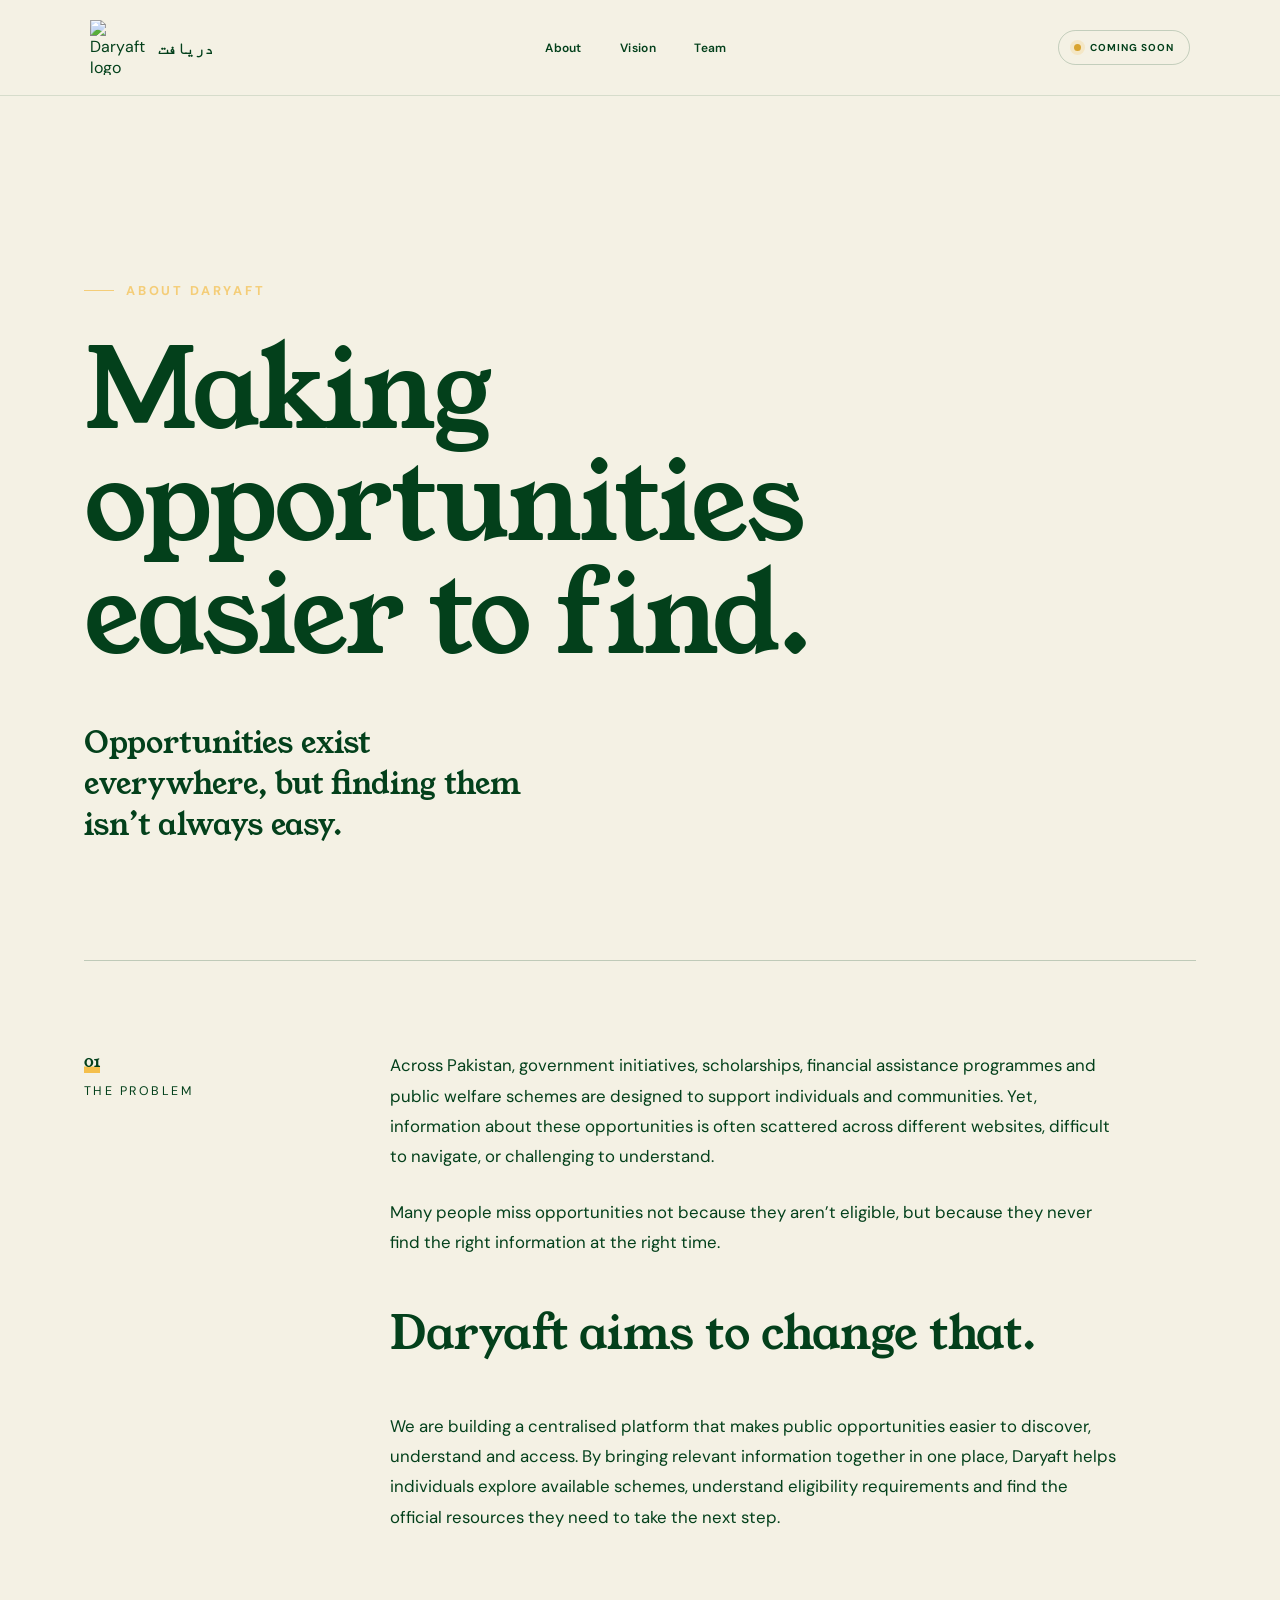
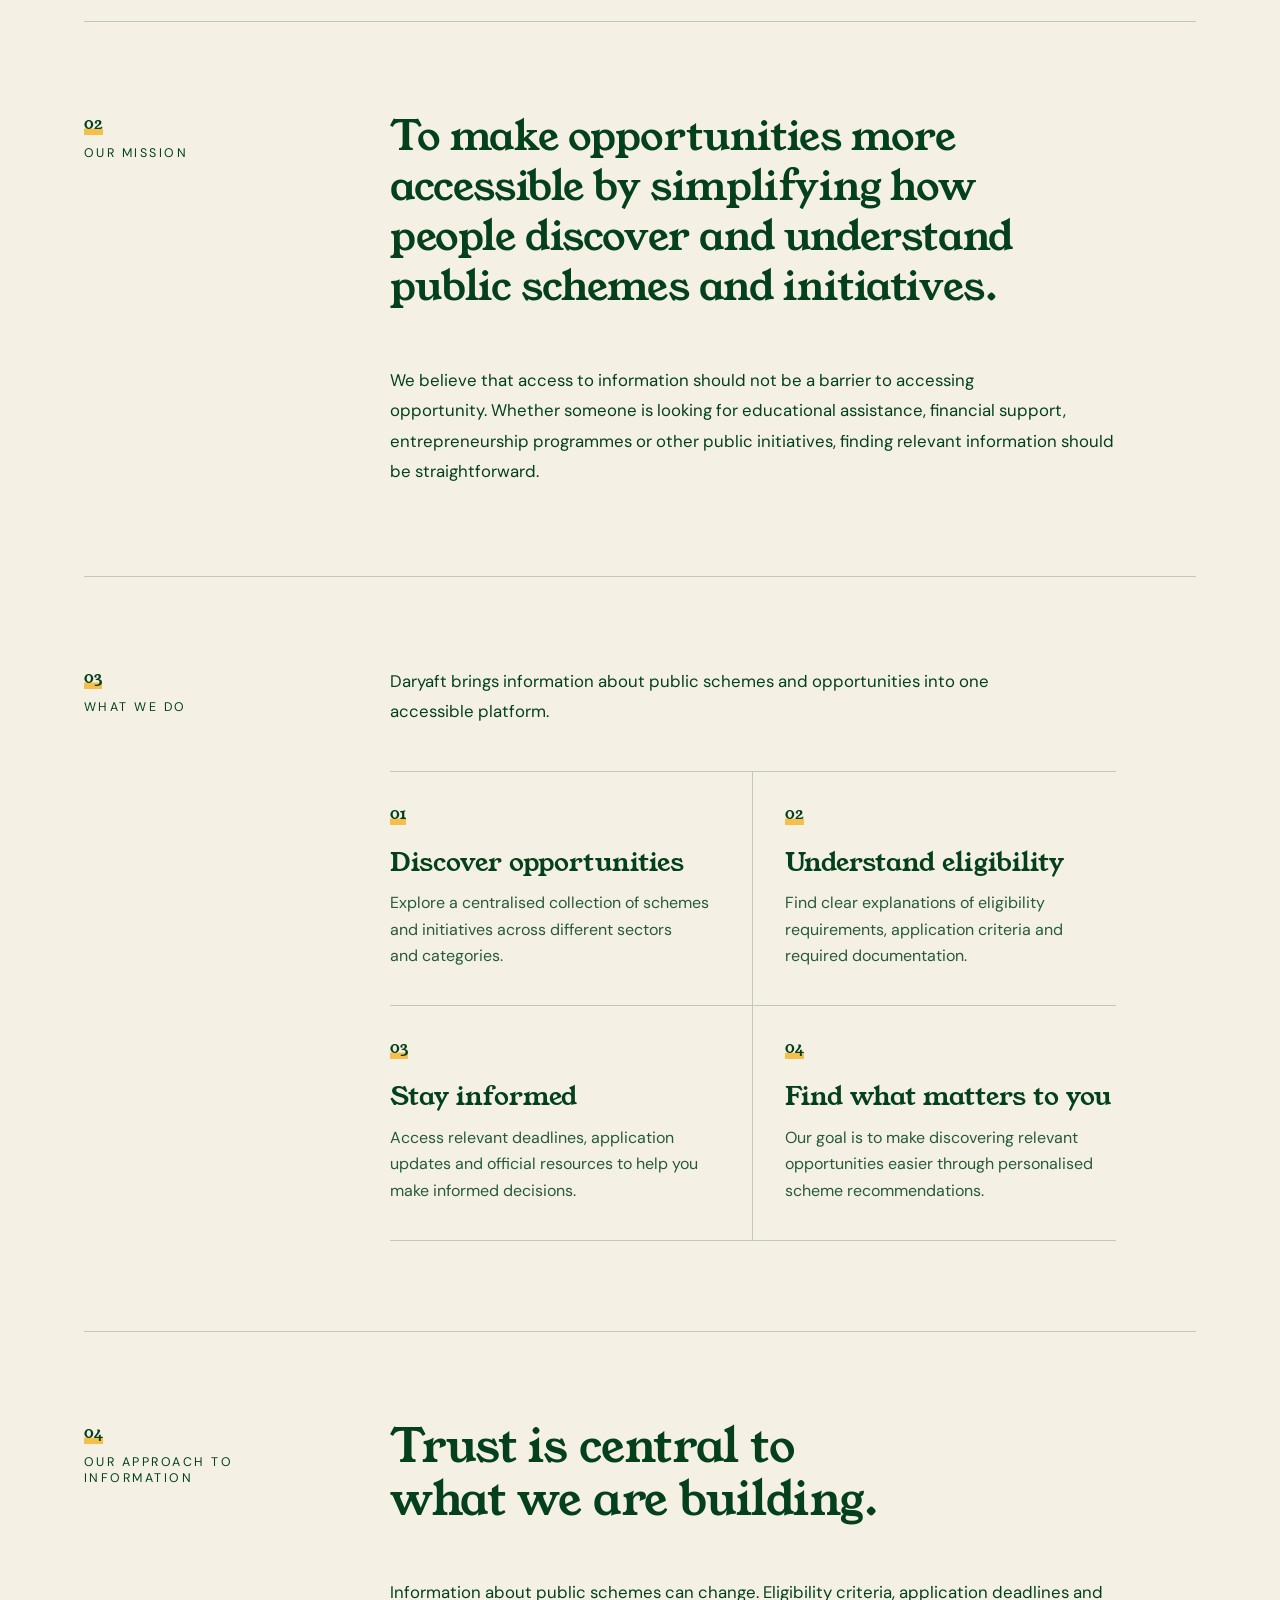
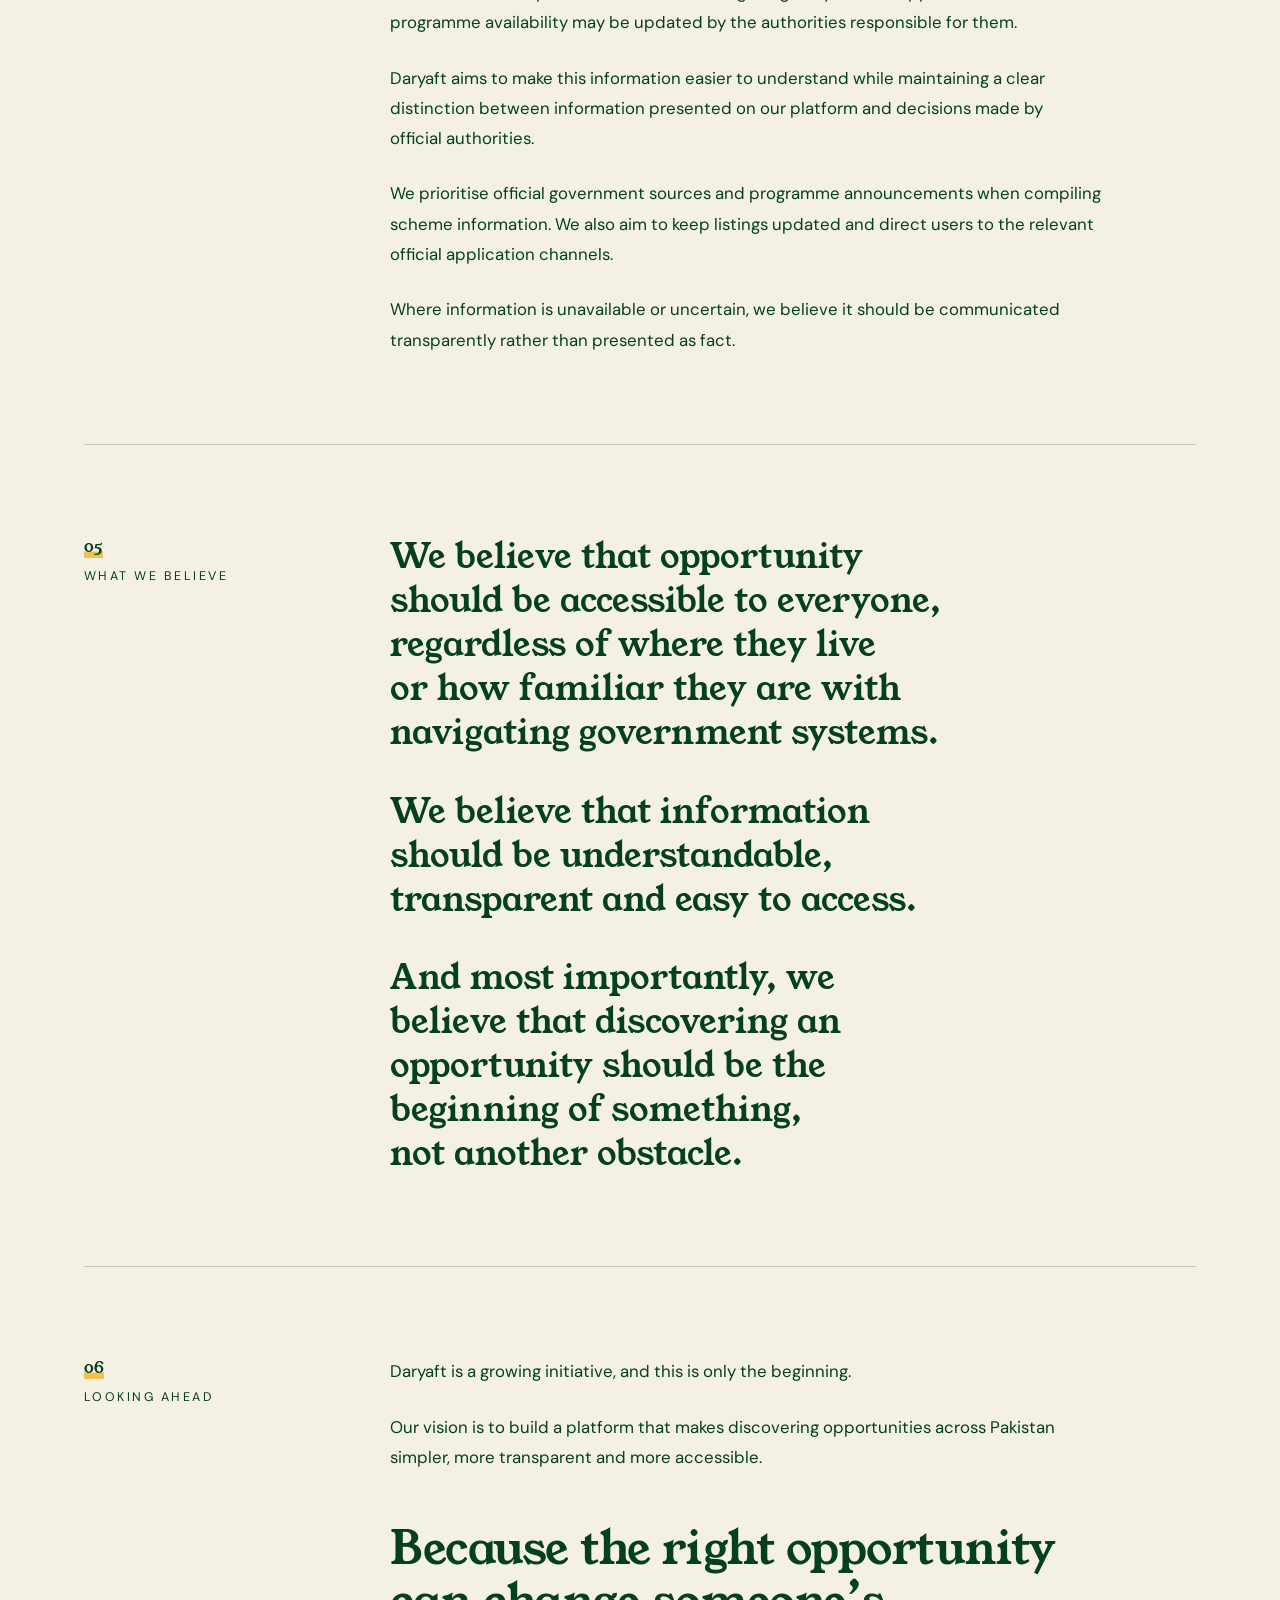
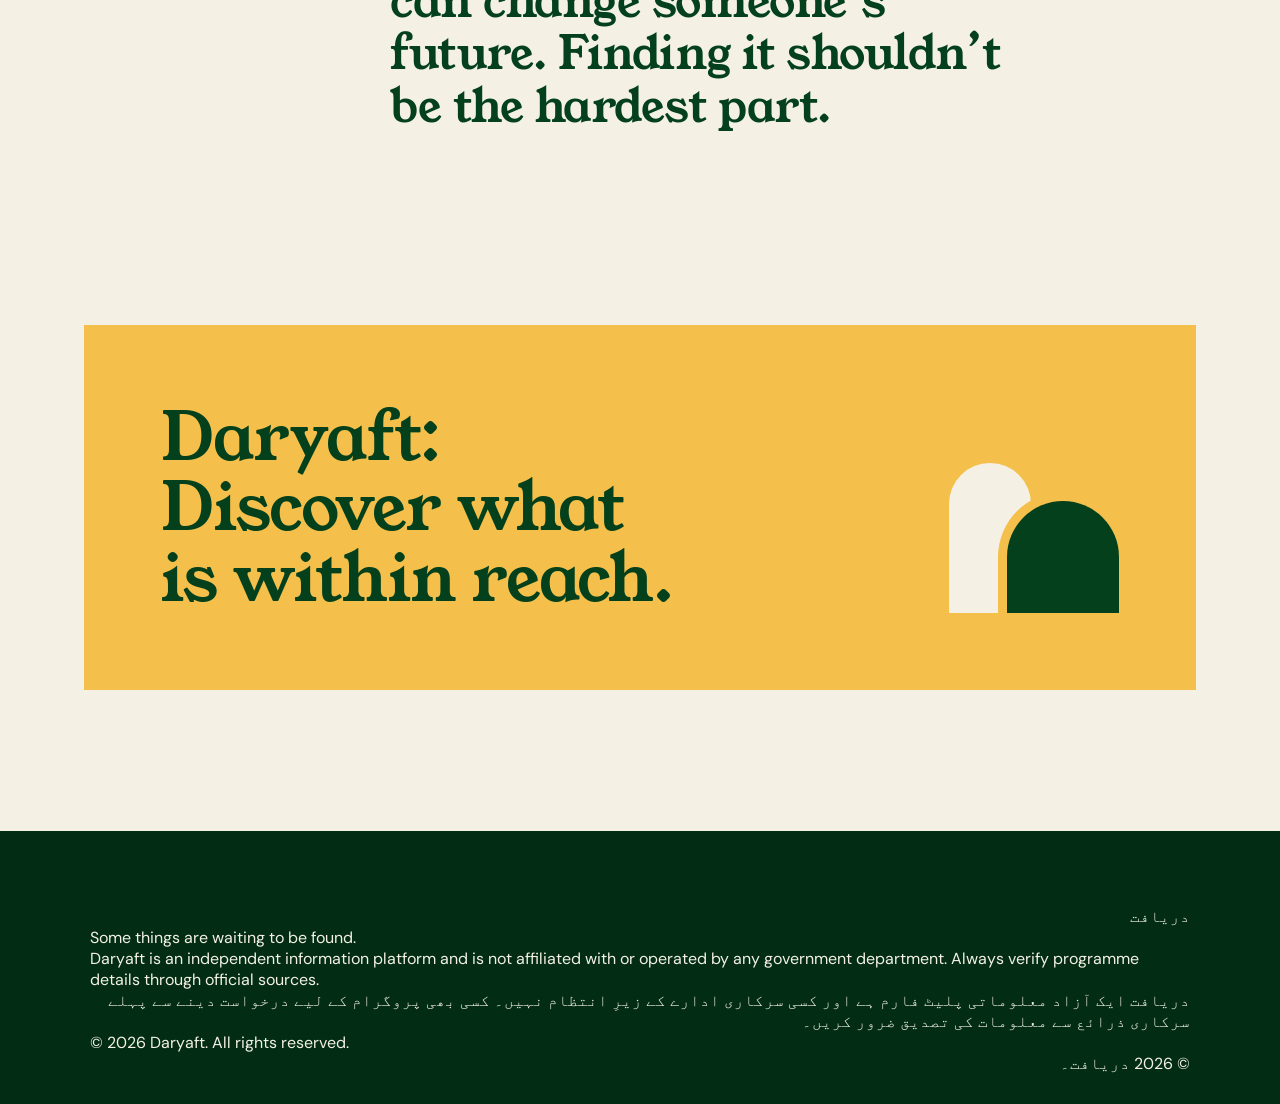
==== homepage/about.html @ 419ebbd9 "Fix HTML structure and update logo source" ====
<!DOCTYPE html>
<html lang="en">
<head>
    <meta charset="utf-8">
    <meta name="viewport" content="width=device-width, initial-scale=1">
    <title>About Daryaft | دریافت</title>
    <meta name="description" content="Daryaft is building a platform that makes public opportunities across Pakistan easier to discover, understand and access.">

    <link rel="preconnect" href="https://fonts.googleapis.com">
    <link rel="preconnect" href="https://fonts.gstatic.com" crossorigin>
    <link href="https://fonts.googleapis.com/css2?family=Figtree:wght@400;500;600&family=Noto+Nastaliq+Urdu&family=Young+Serif&display=swap" rel="stylesheet">

    <link rel="stylesheet" href="style.css">
    <link rel="stylesheet" href="about.css">
</head>

<body>

    <!-- HEADER: same structure and class names as index.html -->
   <header class="site-header">
    <a href="index.html" class="brand" aria-label="Daryaft home">
        <img src="images/DARYAFT Logo (MAIN).png" alt="Daryaft logo">
        <span class="brand-name" lang="ur" dir="rtl">دریافت</span>
    </a>

    <nav class="navigation" aria-label="Main navigation">
        <a href="about.html">About</a>
        <a href="vision.html">Vision</a>
        <a href="team.html">Team</a>
    </nav>

    <div class="header-status">
        <span class="status-dot"></span>
        <span>Coming soon</span>
    </div>
</header>

    <main class="about">

        <!-- INTRO -->
        <section class="about-hero">
            <p class="eyebrow">About Daryaft</p>
            <h1>Making opportunities easier to find.</h1>
            <p class="lead">Opportunities exist everywhere, but finding them isn’t always easy.</p>
        </section>

        <!-- 01 THE PROBLEM -->
        <section class="about-section" id="problem">
            <div class="about-label"><span class="num">01</span><span>The problem</span></div>
            <div class="about-body">
                <p>Across Pakistan, government initiatives, scholarships, financial assistance programmes and public welfare schemes are designed to support individuals and communities. Yet, information about these opportunities is often scattered across different websites, difficult to navigate, or challenging to understand.</p>
                <p>Many people miss opportunities not because they aren’t eligible, but because they never find the right information at the right time.</p>
                <p class="statement">Daryaft aims to change that.</p>
                <p>We are building a centralised platform that makes public opportunities easier to discover, understand and access. By bringing relevant information together in one place, Daryaft helps individuals explore available schemes, understand eligibility requirements and find the official resources they need to take the next step.</p>
            </div>
        </section>

        <!-- 02 OUR MISSION -->
        <section class="about-section" id="mission">
            <div class="about-label"><span class="num">02</span><span>Our mission</span></div>
            <div class="about-body">
                <p class="mission">To make opportunities more accessible by simplifying how people discover and understand public schemes and initiatives.</p>
                <p>We believe that access to information should not be a barrier to accessing opportunity. Whether someone is looking for educational assistance, financial support, entrepreneurship programmes or other public initiatives, finding relevant information should be straightforward.</p>
            </div>
        </section>

        <!-- 03 WHAT WE DO -->
        <section class="about-section" id="what-we-do">
            <div class="about-label"><span class="num">03</span><span>What we do</span></div>
            <div class="about-body">
                <p>Daryaft brings information about public schemes and opportunities into one accessible platform.</p>

                <div class="do-grid">
                    <article class="do-item">
                        <span class="n">01</span>
                        <h3>Discover opportunities</h3>
                        <p>Explore a centralised collection of schemes and initiatives across different sectors and categories.</p>
                    </article>
                    <article class="do-item">
                        <span class="n">02</span>
                        <h3>Understand eligibility</h3>
                        <p>Find clear explanations of eligibility requirements, application criteria and required documentation.</p>
                    </article>
                    <article class="do-item">
                        <span class="n">03</span>
                        <h3>Stay informed</h3>
                        <p>Access relevant deadlines, application updates and official resources to help you make informed decisions.</p>
                    </article>
                    <article class="do-item">
                        <span class="n">04</span>
                        <h3>Find what matters to you</h3>
                        <p>Our goal is to make discovering relevant opportunities easier through personalised scheme recommendations.</p>
                    </article>
                </div>
            </div>
        </section>

        <!-- 04 OUR APPROACH TO INFORMATION -->
        <section class="about-section" id="approach">
            <div class="about-label"><span class="num">04</span><span>Our approach to information</span></div>
            <div class="about-body">
                <p class="statement">Trust is central to what we are building.</p>
                <p>Information about public schemes can change. Eligibility criteria, application deadlines and programme availability may be updated by the authorities responsible for them.</p>
                <p>Daryaft aims to make this information easier to understand while maintaining a clear distinction between information presented on our platform and decisions made by official authorities.</p>
                <p>We prioritise official government sources and programme announcements when compiling scheme information. We also aim to keep listings updated and direct users to the relevant official application channels.</p>
                <p>Where information is unavailable or uncertain, we believe it should be communicated transparently rather than presented as fact.</p>
            </div>
        </section>

        <!-- 05 WHAT WE BELIEVE -->
        <section class="about-section" id="beliefs">
            <div class="about-label"><span class="num">05</span><span>What we believe</span></div>
            <div class="about-body">
                <p class="belief">We believe that opportunity should be accessible to everyone, regardless of where they live or how familiar they are with navigating government systems.</p>
                <p class="belief">We believe that information should be understandable, transparent and easy to access.</p>
                <p class="belief">And most importantly, we believe that discovering an opportunity should be the beginning of something, not another obstacle.</p>
            </div>
        </section>

        <!-- 06 LOOKING AHEAD -->
        <section class="about-section" id="ahead">
            <div class="about-label"><span class="num">06</span><span>Looking ahead</span></div>
            <div class="about-body">
                <p>Daryaft is a growing initiative, and this is only the beginning.</p>
                <p>Our vision is to build a platform that makes discovering opportunities across Pakistan simpler, more transparent and more accessible.</p>
                <p class="statement">Because the right opportunity can change someone’s future. Finding it shouldn’t be the hardest part.</p>
            </div>
        </section>

        <!-- CLOSING BLOCK -->
        <section class="about-close">
            <p>Daryaft: Discover what is within reach.</p>
            <div class="arches" aria-hidden="true"><i></i><i></i></div>
        </section>

    </main>

    <!-- FOOTER: replace this with the footer from your index.html so both pages match exactly -->
    <footer class="site-footer" id="footer">
        <p lang="ur" dir="rtl">دریافت</p>
        <p>Some things are waiting to be found.</p>
        <p>Daryaft is an independent information platform and is not affiliated with or operated by any government department. Always verify programme details through official sources.</p>
        <p lang="ur" dir="rtl">دریافت ایک آزاد معلوماتی پلیٹ فارم ہے اور کسی سرکاری ادارے کے زیرِ انتظام نہیں۔ کسی بھی پروگرام کے لیے درخواست دینے سے پہلے سرکاری ذرائع سے معلومات کی تصدیق ضرور کریں۔</p>
        <p>© 2026 Daryaft. All rights reserved.</p>
        <p lang="ur" dir="rtl">© 2026 دریافت۔</p>
    </footer>

</body>
</html>
---- homepage/style.css ----
/* =========================================
   DARYAFT — VISUAL IDENTITY
   Forest Green / Cream / Gold
========================================= */

/* Google Fonts */
@import url('https://fonts.googleapis.com/css2?family=DM+Sans:wght@400;500;600;700;800&family=Instrument+Serif:ital@0;1&family=Noto+Nastaliq+Urdu&display=swap');


/* =========================================
   1. DESIGN VARIABLES
========================================= */

:root {
    --green: #03401B;
    --green-dark: #022D14;
    --green-light: #0A5428;

    --cream: #F4F1E4;
    --cream-dark: #E9E4D2;

    --gold: #F4BF4B;
    --gold-dark: #D9A42F;

    --text-dark: #102719;
    --text-muted: #6D756B;

    --font-main: 'DM Sans', sans-serif;
    --font-display: 'Instrument Serif', serif;
    --font-urdu: 'Noto Nastaliq Urdu', serif;

    --page-width: 1280px;
    --page-padding: clamp(24px, 7vw, 110px);
}


/* =========================================
   2. RESET & GLOBAL STYLES
========================================= */

* {
    margin: 0;
    padding: 0;
    box-sizing: border-box;
}

html {
    scroll-behavior: smooth;
    scroll-padding-top: 90px;
}

body {
    background: var(--cream);
    color: var(--text-dark);
    font-family: var(--font-main);
    -webkit-font-smoothing: antialiased;
    overflow-x: hidden;
}

a {
    color: inherit;
    text-decoration: none;
}

img {
    display: block;
    max-width: 100%;
}

::selection {
    background: var(--gold);
    color: var(--green-dark);
}


/* =========================================
   3. HEADER / NAVIGATION
========================================= */

.site-header {
    width: 100%;
    min-height: 92px;
    padding: 20px var(--page-padding);

    display: flex;
    align-items: center;
    justify-content: space-between;
    gap: 30px;

    background: var(--cream);
    border-bottom: 1px solid rgba(3, 64, 27, 0.12);

    position: relative;
    z-index: 10;
}

.brand {
    display: flex;
    align-items: center;
    gap: 13px;
}

.brand img {
    width: 55px;
    height: 55px;
    object-fit: contain;
}

.brand-name {
    color: var(--green);
    font-size: 17px;
    font-weight: 800;
    letter-spacing: -0.7px;
}

.navigation {
    display: flex;
    align-items: center;
    gap: clamp(20px, 3vw, 45px);
}

.navigation a {
    color: var(--green);
    font-size: 12px;
    font-weight: 600;
    letter-spacing: 0.3px;
    position: relative;
    transition: color 0.25s ease;
}

.navigation a::after {
    content: '';
    position: absolute;
    left: 0;
    bottom: -7px;
    width: 0;
    height: 2px;
    background: var(--gold-dark);
    transition: width 0.25s ease;
}

.navigation a:hover {
    color: var(--gold-dark);
}

.navigation a:hover::after {
    width: 100%;
}

.header-status {
    display: flex;
    align-items: center;
    gap: 9px;

    padding: 10px 15px;
    border: 1px solid rgba(3, 64, 27, 0.2);
    border-radius: 50px;

    color: var(--green);
    font-size: 10px;
    font-weight: 700;
    letter-spacing: 1px;
    text-transform: uppercase;
}

.status-dot {
    width: 7px;
    height: 7px;
    border-radius: 50%;
    background: var(--gold-dark);
    box-shadow: 0 0 0 4px rgba(244, 191, 75, 0.2);
}
.navigation a[aria-current="page"] {
    color: var(--gold-dark);
}
.navigation a[aria-current="page"]::after {
    width: 100%;
}


/* =========================================
   4. HERO SECTION
========================================= */

.hero {
    min-height: 690px;
    padding: 105px var(--page-padding) 65px;

    display: flex;
    align-items: center;
    justify-content: space-between;
    gap: 40px;

    position: relative;
    overflow: hidden;

    background-color: var(--green);
    color: var(--cream);
}

/* Subtle background grid */
.hero::before {
    content: '';
    position: absolute;
    inset: 0;

    background-image:
        linear-gradient(rgba(244, 241, 228, 0.035) 1px, transparent 1px),
        linear-gradient(90deg, rgba(244, 241, 228, 0.035) 1px, transparent 1px);

    background-size: 65px 65px;
    mask-image: linear-gradient(to right, black, transparent 85%);
    pointer-events: none;
}

/* Gold decorative circle */
.hero::after {
    content: '';
    position: absolute;
    width: 420px;
    height: 420px;
    right: -180px;
    top: 70px;

    border: 1px solid rgba(244, 191, 75, 0.22);
    border-radius: 50%;

    box-shadow:
        0 0 0 45px rgba(244, 191, 75, 0.025),
        0 0 0 90px rgba(244, 191, 75, 0.02);

    pointer-events: none;
}

.hero-content {
    max-width: 850px;
    position: relative;
    z-index: 2;
    animation: heroEnter 0.9s ease both;
}

.eyebrow {
    display: inline-flex;
    align-items: center;
    gap: 12px;

    margin-bottom: 32px;

    color: var(--gold);
    font-size: 10px;
    font-weight: 700;
    letter-spacing: 2.5px;
    text-transform: uppercase;
}

.eyebrow::before {
    content: '';
    width: 30px;
    height: 1px;
    background: var(--gold);
}

.hero h1 {
    max-width: 900px;

    color: var(--cream);
    font-size: clamp(55px, 8.5vw, 112px);
    font-weight: 500;
    line-height: 0.98;
    letter-spacing: -6px;
}

.hero-urdu {
    margin-top: 28px;

    color: var(--gold);
    font-family: var(--font-urdu);
    font-size: clamp(22px, 3vw, 35px);
    line-height: 2.1;
    direction: rtl;
}

.hero-bottom {
    margin-top: 65px;
    padding-top: 23px;

    display: flex;
    align-items: center;
    justify-content: space-between;
    gap: 30px;

    border-top: 1px solid rgba(244, 241, 228, 0.2);
}

.brand-line {
    color: var(--cream);
    font-family: var(--font-display);
    font-size: clamp(22px, 3vw, 33px);
    font-style: italic;
}

.launch-text {
    color: var(--gold);
    font-size: 10px;
    font-weight: 700;
    letter-spacing: 1.5px;
    text-transform: uppercase;
}

.hero-index {
    position: absolute;
    right: var(--page-padding);
    bottom: 60px;

    color: rgba(244, 241, 228, 0.35);
    font-family: var(--font-display);
    font-size: 18px;
}


/* =========================================
   5. INTRODUCTION
========================================= */

.introduction {
    padding: 125px var(--page-padding);

    display: grid;
    grid-template-columns: 0.65fr 1.7fr;
    gap: 80px;
}

.section-marker {
    color: var(--green);
    font-size: 11px;
    font-weight: 700;
    letter-spacing: 2px;
    text-transform: uppercase;
}

.section-marker::before {
    content: '01 / ';
    color: var(--gold-dark);
}

.introduction-content {
    max-width: 760px;
}

.intro-english {
    color: var(--green);
    font-size: clamp(24px, 3vw, 38px);
    font-weight: 500;
    line-height: 1.55;
    letter-spacing: -1.2px;
}

.language-divider {
    width: 55px;
    height: 3px;
    margin: 38px 0;
    background: var(--gold);
}

.intro-urdu {
    color: var(--text-muted);
    font-family: var(--font-urdu);
    font-size: 19px;
    line-height: 2.4;
    direction: rtl;
}


/* =========================================
   6. HOW IT WORKS
========================================= */

.how-it-works {
    padding: 110px var(--page-padding);
    background: var(--cream-dark);
}

.section-heading {
    display: grid;
    grid-template-columns: 0.65fr 1.7fr;
    gap: 80px;
    margin-bottom: 70px;
}

.heading-content h2 {
    color: var(--green);
    font-size: clamp(38px, 5vw, 62px);
    font-weight: 500;
    line-height: 1.1;
    letter-spacing: -2.5px;
}

.heading-urdu {
    margin-top: 15px;
    color: var(--green);
    font-family: var(--font-urdu);
    font-size: 21px;
    line-height: 2.2;
    direction: rtl;
}


/* =========================================
   7. FEATURE CARDS
========================================= */

.feature-list {
    border-top: 1px solid rgba(3, 64, 27, 0.25);
}

.feature-card {
    min-height: 205px;
    padding: 42px 15px;

    display: grid;
    grid-template-columns: 0.3fr 1.5fr 0.3fr;
    align-items: center;
    gap: 30px;

    border-bottom: 1px solid rgba(3, 64, 27, 0.25);

    transition:
        background 0.35s ease,
        padding 0.35s ease;
}

.feature-card:hover {
    padding-left: 30px;
    padding-right: 30px;
    background: rgba(244, 191, 75, 0.12);
}

.feature-number {
    color: var(--gold-dark);
    font-family: var(--font-display);
    font-size: 27px;
}

.feature-content h3 {
    margin-bottom: 12px;
    color: var(--green);
    font-family: var(--font-display);
    font-size: clamp(30px, 4vw, 43px);
    font-weight: 400;
}

.feature-english {
    max-width: 580px;
    color: var(--text-muted);
    font-size: 14px;
    line-height: 1.9;
}

.feature-urdu {
    max-width: 580px;
    margin-top: 13px;

    color: var(--green);
    font-family: var(--font-urdu);
    font-size: 16px;
    line-height: 2.3;
    direction: rtl;
}

.feature-symbol {
    width: 48px;
    height: 48px;

    display: grid;
    place-items: center;

    border: 1px solid rgba(3, 64, 27, 0.25);
    border-radius: 50%;

    color: var(--green);
    font-size: 20px;

    transition:
        background 0.3s ease,
        color 0.3s ease,
        transform 0.3s ease;
}

.feature-card:hover .feature-symbol {
    background: var(--green);
    color: var(--gold);
    transform: rotate(45deg);
}


/* =========================================
   8. FOOTER
========================================= */

.site-footer {
    padding: 75px var(--page-padding) 30px;

    background: var(--green-dark);
    color: var(--cream);
}

.footer-top {
    display: grid;
    grid-template-columns: 0.8fr 1.2fr;
    gap: 80px;

    padding-bottom: 65px;
}

.footer-brand {
    color: var(--gold);
    font-family: var(--font-display);
    font-size: 42px;
}

.footer-description {
    max-width: 540px;
    color: rgba(244, 241, 228, 0.75);
    font-size: 13px;
    line-height: 2;
}

.footer-urdu {
    max-width: 540px;
    margin-top: 22px;

    color: rgba(244, 241, 228, 0.75);
    font-family: var(--font-urdu);
    font-size: 15px;
    line-height: 2.5;
    direction: rtl;
}

.footer-bottom {
    padding-top: 25px;
    border-top: 1px solid rgba(244, 241, 228, 0.2);

    color: rgba(244, 241, 228, 0.5);
    font-size: 10px;
    letter-spacing: 0.5px;
}


/* =========================================
   9. ANIMATIONS
========================================= */

@keyframes heroEnter {
    from {
        opacity: 0;
        transform: translateY(25px);
    }

    to {
        opacity: 1;
        transform: translateY(0);
    }
}


/* =========================================
   10. RESPONSIVE DESIGN
========================================= */

@media (max-width: 900px) {

    .site-header {
        flex-wrap: wrap;
    }

    .navigation {
        order: 3;
        width: 100%;
        justify-content: center;
        padding-top: 15px;
        border-top: 1px solid rgba(3, 64, 27, 0.12);
    }

    .hero {
        min-height: 620px;
    }

    .introduction,
    .section-heading {
        grid-template-columns: 1fr;
        gap: 35px;
    }

    .footer-top {
        grid-template-columns: 1fr;
        gap: 30px;
    }
}


@media (max-width: 600px) {

    :root {
        --page-padding: 23px;
    }

    .site-header {
        min-height: 75px;
        padding-top: 15px;
        padding-bottom: 15px;
    }

    .brand img {
        width: 43px;
        height: 43px;
    }

    .brand-name {
        font-size: 15px;
    }

    .header-status {
        padding: 8px 11px;
        font-size: 8px;
    }

    .navigation {
        gap: 20px;
        justify-content: flex-start;
        overflow-x: auto;
    }

    .navigation a {
        white-space: nowrap;
        font-size: 11px;
    }

    .hero {
        min-height: 600px;
        padding-top: 90px;
        padding-bottom: 45px;
    }

    .hero h1 {
        font-size: clamp(53px, 13vw, 75px);
        letter-spacing: -3.5px;
    }

    .hero-urdu {
        font-size: 23px;
    }

    .hero-bottom {
        align-items: flex-start;
        flex-direction: column;
        gap: 20px;
        margin-top: 55px;
    }

    .hero-index {
        display: none;
    }

    .introduction {
        padding-top: 85px;
        padding-bottom: 85px;
    }

    .intro-english {
        font-size: 25px;
    }

    .intro-urdu {
        font-size: 16px;
    }

    .how-it-works {
        padding-top: 85px;
        padding-bottom: 85px;
    }

    .section-heading {
        margin-bottom: 45px;
    }

    .heading-content h2 {
        font-size: 43px;
    }

    .feature-card {
        grid-template-columns: 35px 1fr;
        gap: 15px;
        padding: 32px 0;
    }

    .feature-card:hover {
        padding-left: 8px;
        padding-right: 8px;
    }

    .feature-number {
        font-size: 22px;
    }

    .feature-content h3 {
        font-size: 33px;
    }

    .feature-english {
        font-size: 13px;
    }

    .feature-urdu {
        font-size: 14px;
    }

    .feature-symbol {
        display: none;
    }

    .site-footer {
        padding-top: 60px;
    }
}


/* Respect users who prefer less animation */
@media (prefers-reduced-motion: reduce) {

    *,
    *::before,
    *::after {
        scroll-behavior: auto !important;
        animation-duration: 0.01ms !important;
        transition-duration: 0.01ms !important;
    }
}
---- homepage/about.css ----
/* About page. Loads after style.css, so the header, footer and page
   background come from your homepage styles. Everything here is scoped
   to .about so nothing on the homepage changes. */

:root {
    --green: #03401B;
    --cream: #F4F1E4;
    --gold:  #F4BF4B;
    --deep:  #03401B;
    --rule:  color-mix(in srgb, currentColor 22%, transparent);
}

.about {
    --gutter: clamp(20px, 5vw, 72px);
    max-width: 1240px;
    margin: 0 auto;
    padding: 0 var(--gutter);
}

.about h1,
.about h3,
.about .statement,
.about .mission,
.about .belief,
.about .lead,
.about .about-close p,
.about .num,
.about .n {
    font-family: "Young Serif", Georgia, serif;
    font-weight: 400;
}

/* INTRO */
.about-hero {
    padding: clamp(72px, 14vw, 190px) 0 clamp(56px, 9vw, 120px);
}

.eyebrow {
    margin: 0 0 clamp(24px, 3vw, 36px);
    font-size: 0.8rem;
    letter-spacing: 0.22em;
    text-transform: uppercase;
    opacity: 0.7;
}

.about-hero h1 {
    margin: 0 0 0.45em;
    max-width: 12ch;
    font-size: clamp(2.9rem, 8.6vw, 7.2rem);
    line-height: 1.02;
    letter-spacing: -0.02em;
    text-wrap: balance;
}

.lead {
    margin: 0;
    max-width: 26ch;
    font-size: clamp(1.3rem, 2.6vw, 1.9rem);
    line-height: 1.35;
    color: var(--gold);
}

/* SECTIONS: a narrow label column and a wide reading column */
.about-section {
    display: grid;
    grid-template-columns: minmax(0, 1fr);
    gap: 22px 56px;
    padding: clamp(44px, 7vw, 104px) 0;
    border-top: 1px solid var(--rule);
}

.about-label {
    display: flex;
    gap: 16px;
    align-items: baseline;
    font-size: 0.78rem;
    letter-spacing: 0.2em;
    text-transform: uppercase;
}

.about-label .num {
    font-size: 1rem;
    letter-spacing: 0;
    color: var(--gold);
}

@media (min-width: 900px) {
    .about-section {
        grid-template-columns: 250px minmax(0, 1fr);
    }
    .about-label {
        position: sticky;
        top: 32px;
        align-self: start;
        flex-direction: column;
        gap: 10px;
    }
}

.about-body {
    max-width: 66ch;
}

.about-body p {
    margin: 0 0 1.5em;
    font-size: clamp(1.05rem, 1.3vw, 1.2rem);
    line-height: 1.8;
    text-wrap: pretty;
}

.about-body p:last-child {
    margin-bottom: 0;
}

/* STANDOUT LINES */
.about .statement {
    margin: 1.1em 0;
    font-size: clamp(1.8rem, 3.6vw, 2.9rem);
    line-height: 1.14;
    letter-spacing: -0.01em;
    text-wrap: balance;
}

.about .statement:first-child {
    margin-top: 0;
}

.about .mission {
    margin: 0 0 1.3em;
    font-size: clamp(1.7rem, 3.2vw, 2.6rem);
    line-height: 1.22;
    letter-spacing: -0.01em;
    color: var(--gold);
    text-wrap: balance;
}

.about .belief {
    margin: 0 0 1em;
    max-width: 28ch;
    font-size: clamp(1.45rem, 2.7vw, 2.15rem);
    line-height: 1.28;
    text-wrap: balance;
}

/* WHAT WE DO GRID */
.do-grid {
    display: grid;
    grid-template-columns: repeat(2, minmax(0, 1fr));
    margin-top: 44px;
    border-top: 1px solid var(--rule);
}

.do-item {
    padding: 30px 32px 36px 0;
    border-bottom: 1px solid var(--rule);
}

.do-item:nth-child(odd) {
    border-right: 1px solid var(--rule);
}

.do-item:nth-child(even) {
    padding-left: 32px;
    padding-right: 0;
}

.do-item .n {
    display: block;
    margin-bottom: 22px;
    font-size: 1rem;
    color: var(--gold);
}

.do-item h3 {
    margin: 0 0 0.5em;
    font-size: clamp(1.35rem, 2vw, 1.65rem);
    line-height: 1.2;
}

.about-body .do-item p {
    margin: 0;
    font-size: 1rem;
    line-height: 1.65;
    opacity: 0.85;
}

@media (max-width: 720px) {
    .do-grid {
        grid-template-columns: minmax(0, 1fr);
    }
    .do-item,
    .do-item:nth-child(odd),
    .do-item:nth-child(even) {
        padding: 26px 0 30px;
        border-right: 0;
    }
}

/* CLOSING BLOCK */
.about-close {
    display: grid;
    grid-template-columns: minmax(0, 1fr) auto;
    align-items: end;
    gap: 40px;
    margin: clamp(48px, 8vw, 120px) 0 clamp(72px, 11vw, 150px);
    padding: clamp(36px, 6vw, 92px);
    background: var(--gold);
    color: var(--deep);
}

.about-close p {
    margin: 0;
    max-width: 13ch;
    font-size: clamp(2.1rem, 5.2vw, 4.2rem);
    line-height: 1.06;
    letter-spacing: -0.015em;
    text-wrap: balance;
}

/* the logo's two arches, drawn in CSS */
.arches {
    position: relative;
    width: 170px;
    height: 150px;
    overflow: hidden;
}

.arches i {
    position: absolute;
    bottom: 0;
    display: block;
    border-radius: 999px 999px 0 0;
}

.arches i:nth-child(1) {
    left: 0;
    width: 82px;
    height: 150px;
    background: var(--cream);
}

.arches i:nth-child(2) {
    left: 58px;
    width: 112px;
    height: 112px;
    background: var(--deep);
    box-shadow: 0 0 0 9px var(--gold);
}

@media (max-width: 720px) {
    .about-close {
        grid-template-columns: minmax(0, 1fr);
    }
}

/* current page in the menu */
.navigation a[aria-current="page"] {
    color: var(--gold);
}
/* Match the homepage: cream page, green text */
body {
    background: var(--cream);
    color: var(--green);
}

/* gold text is hard to read on cream, so use green */
.about .lead,
.about .mission,
.about-label .num,
.do-item .n {
    color: var(--green);
}

/* keep a touch of gold as a highlighter under the numbers */
.about-label .num,
.do-item .n {
    display: inline-block;
    box-shadow: inset 0 -0.4em 0 var(--gold);
}

/* current page in the menu */
.navigation a[aria-current="page"] {
    color: var(--green);
    text-decoration: underline;
    text-underline-offset: 6px;
}
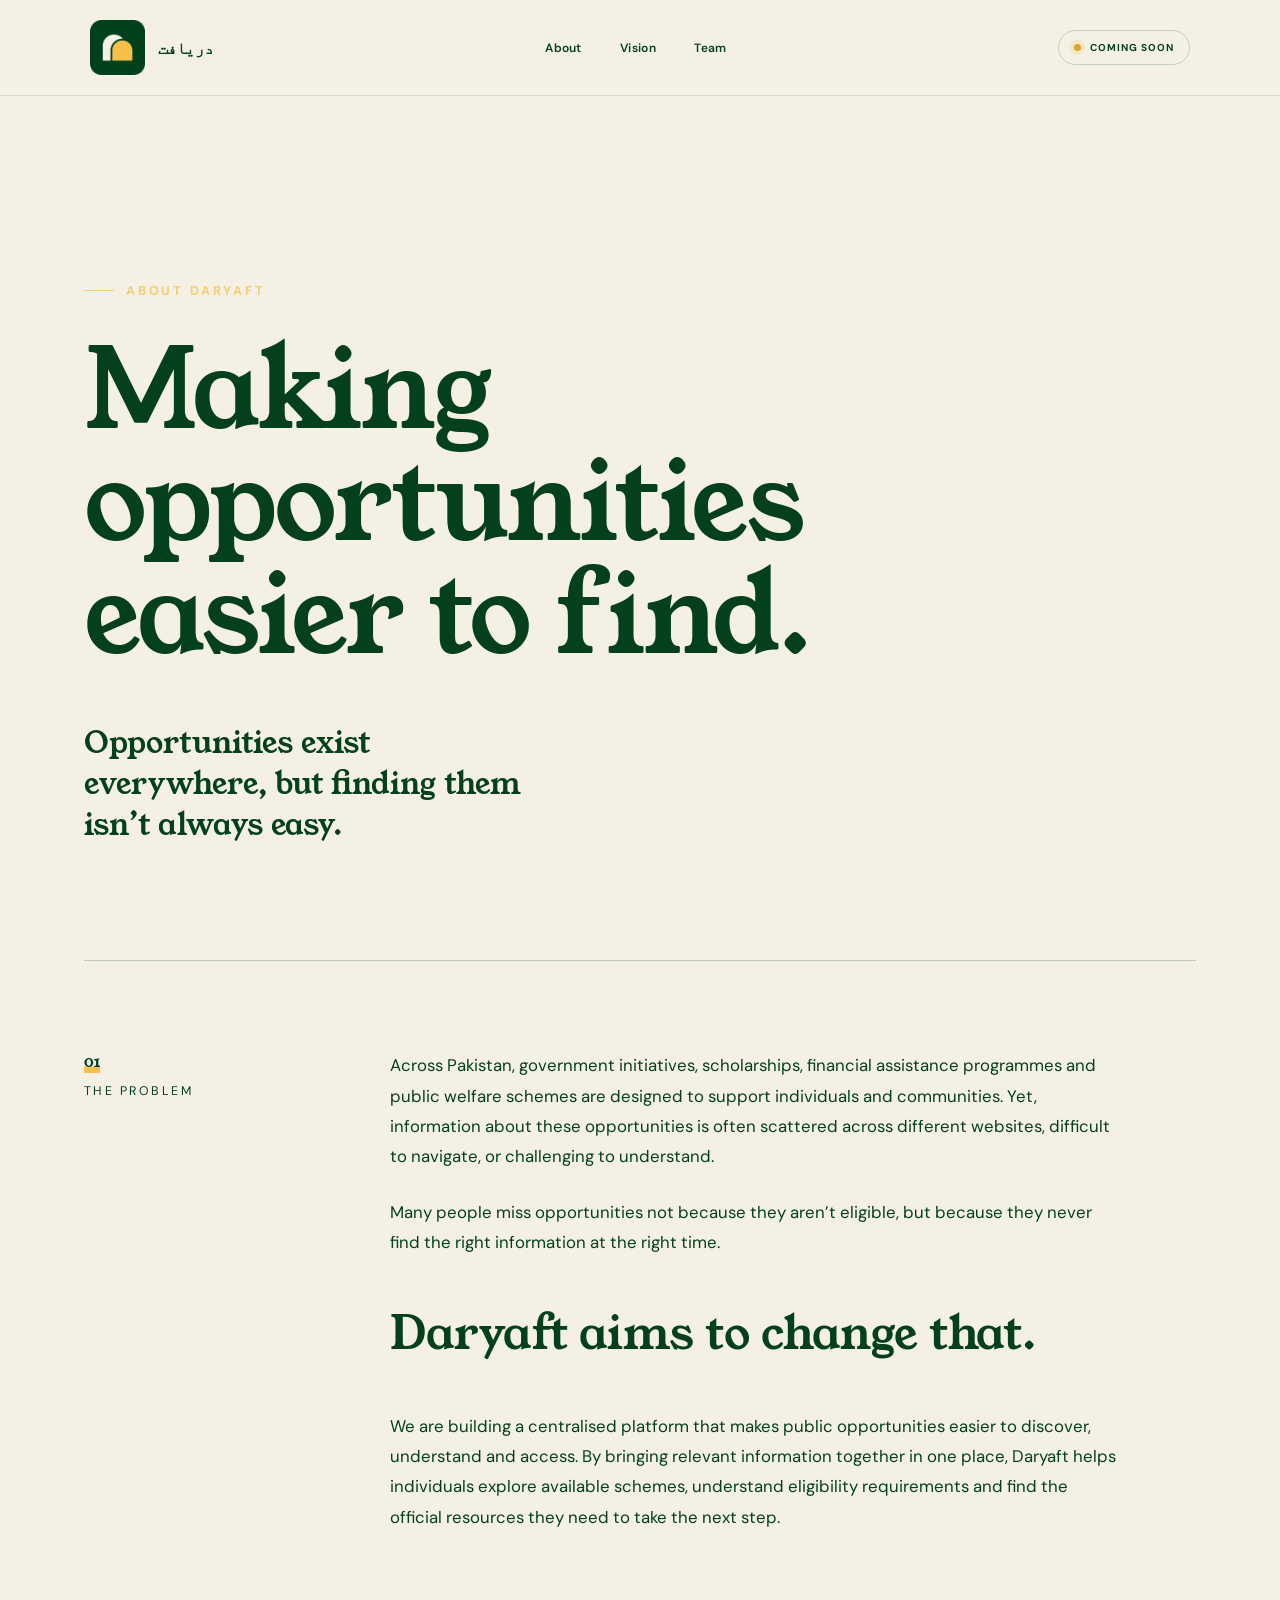
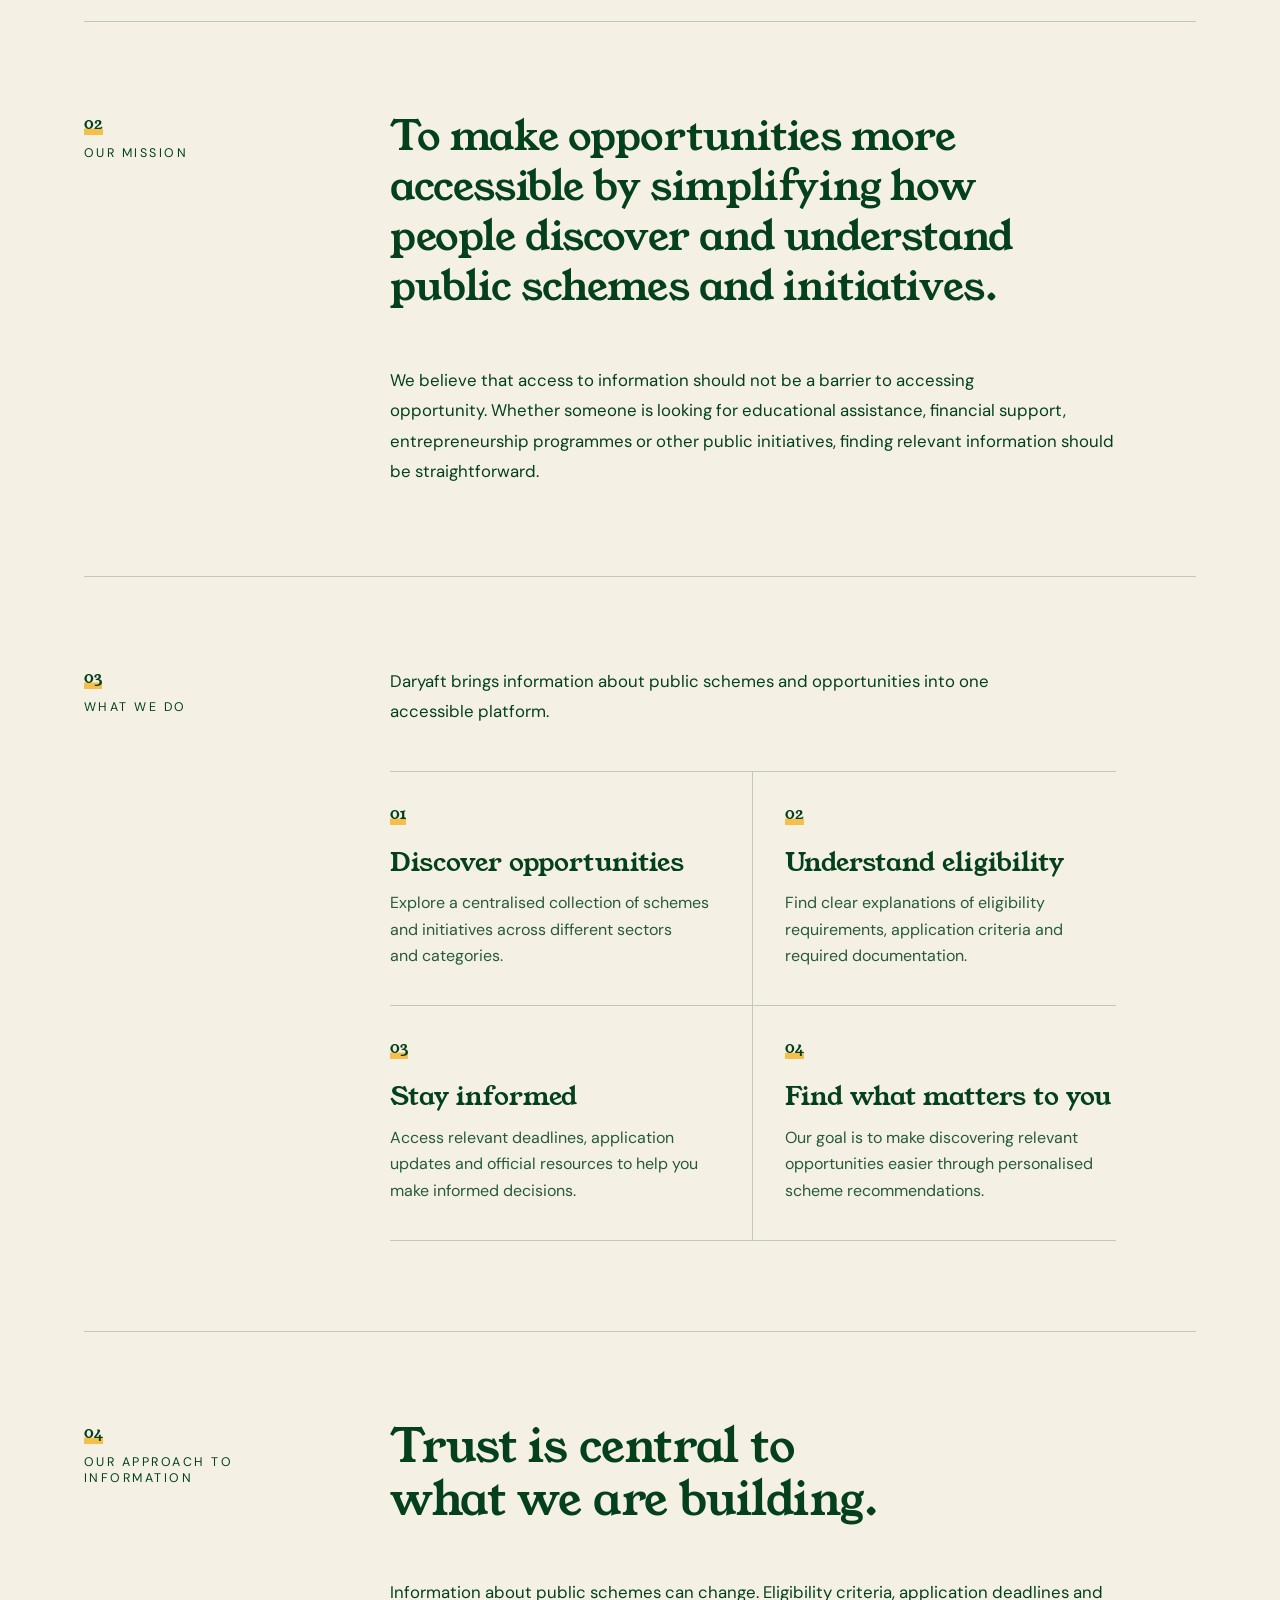
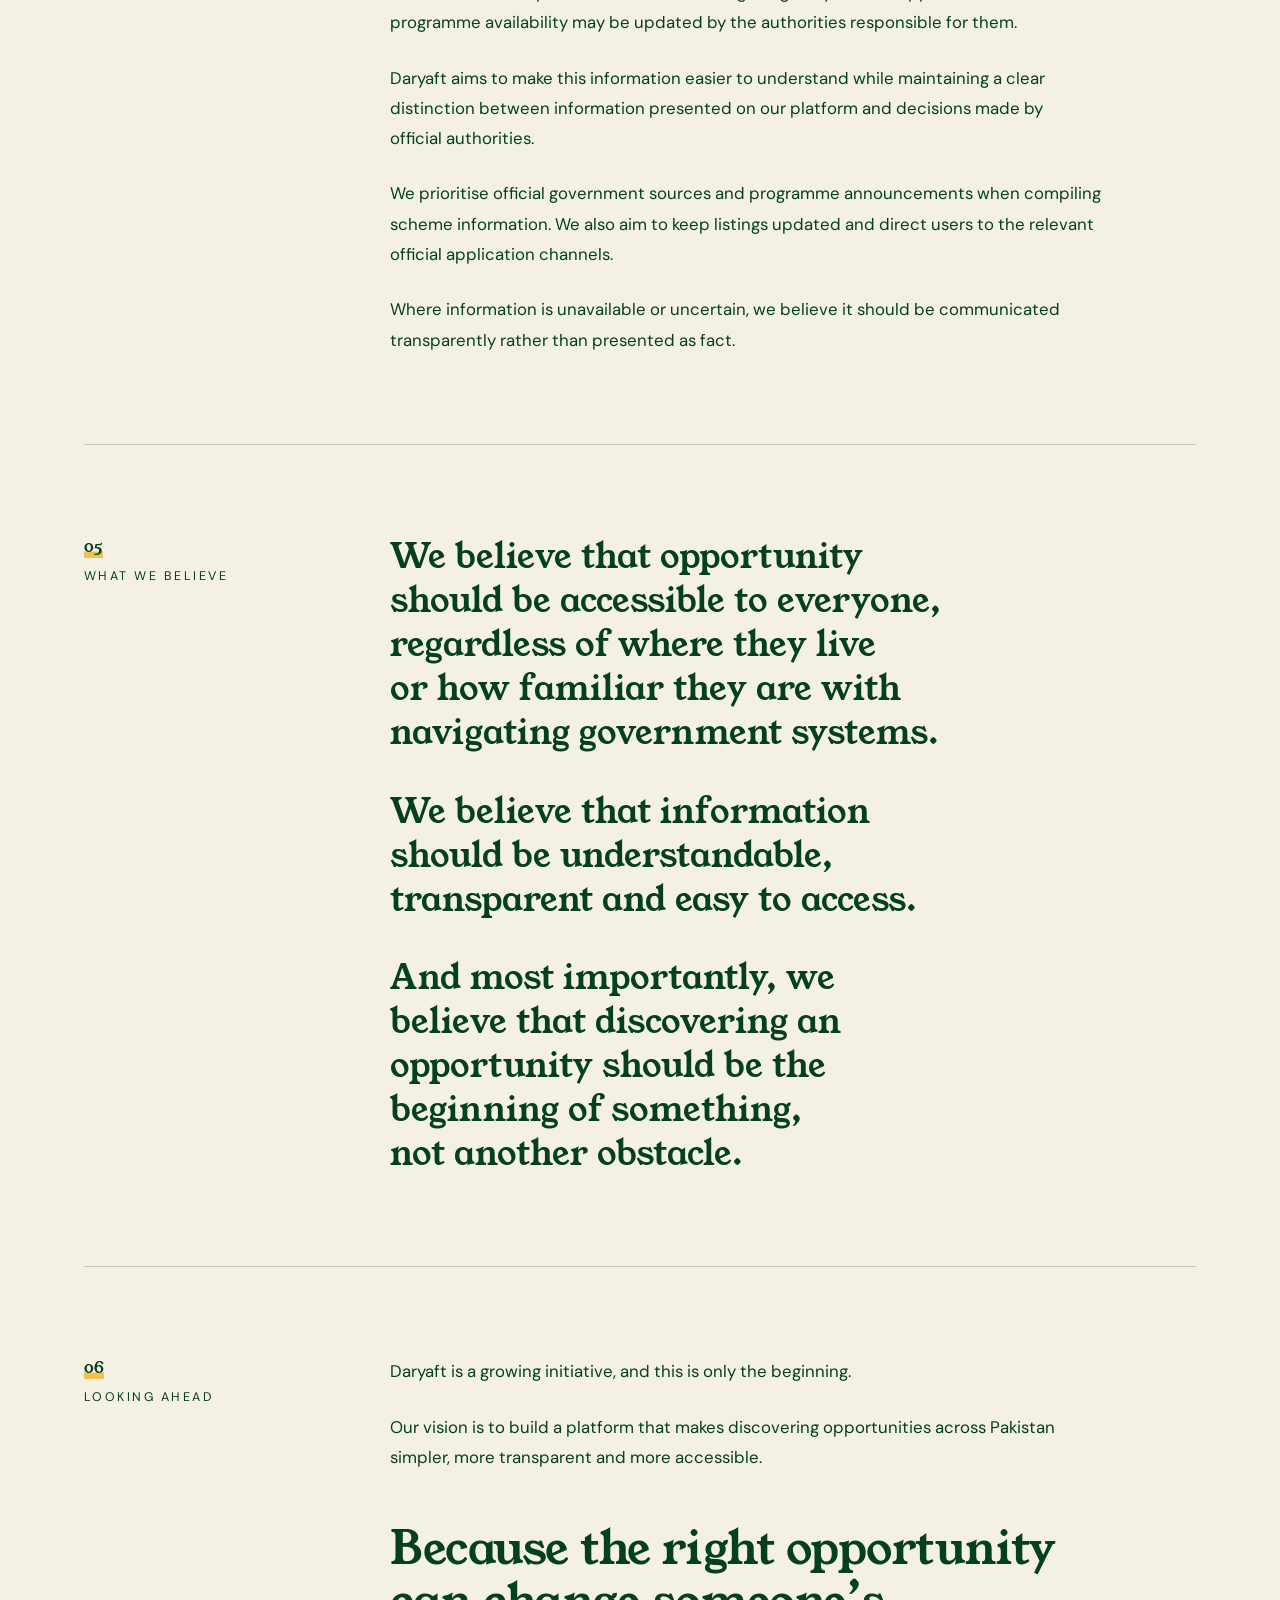
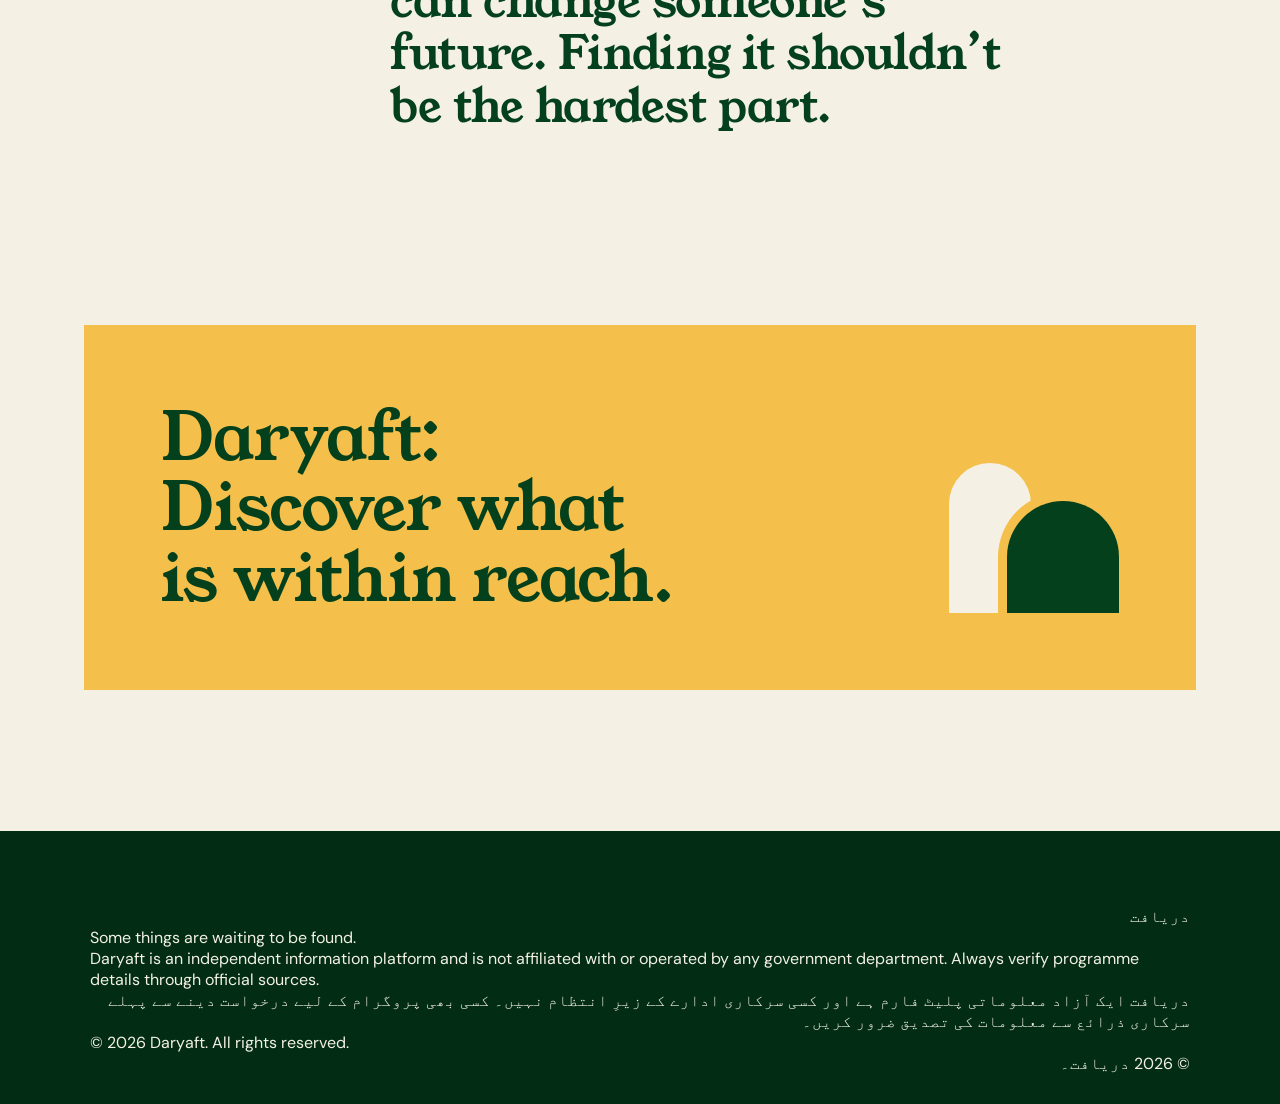
==== commit 4e83ee85: "Fix HTML encoding issues in about.html" ====
--- a/homepage/about.html
+++ b/homepage/about.html
@@ -19,7 +19,7 @@
     <!-- HEADER: same structure and class names as index.html -->
    <header class="site-header">
     <a href="index.html" class="brand" aria-label="Daryaft home">
-        <img src="images/DARYAFT Logo (MAIN).png" alt="Daryaft logo">
+        <img src="images/DARYAFT LOGO (MAIN).png" alt="Daryaft logo">
         <span class="brand-name" lang="ur" dir="rtl">دریافت</span>
     </a>
 
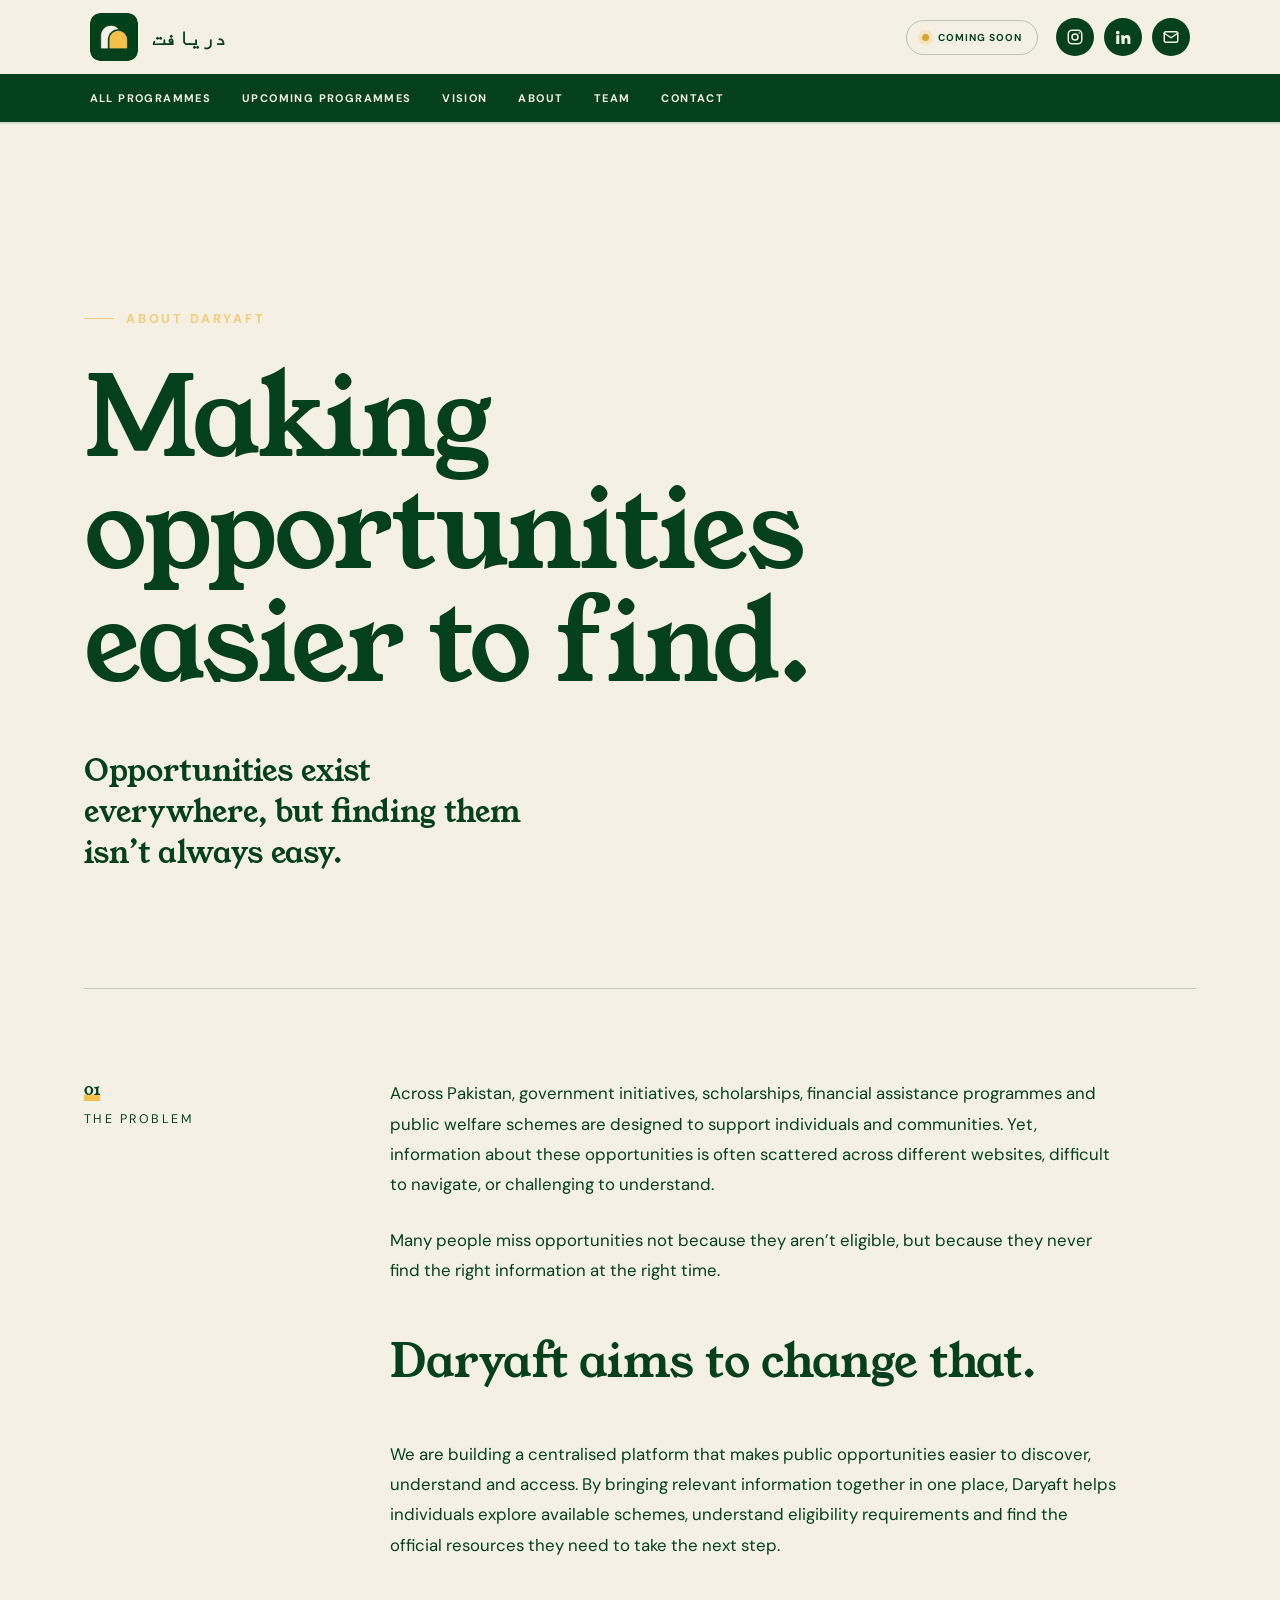
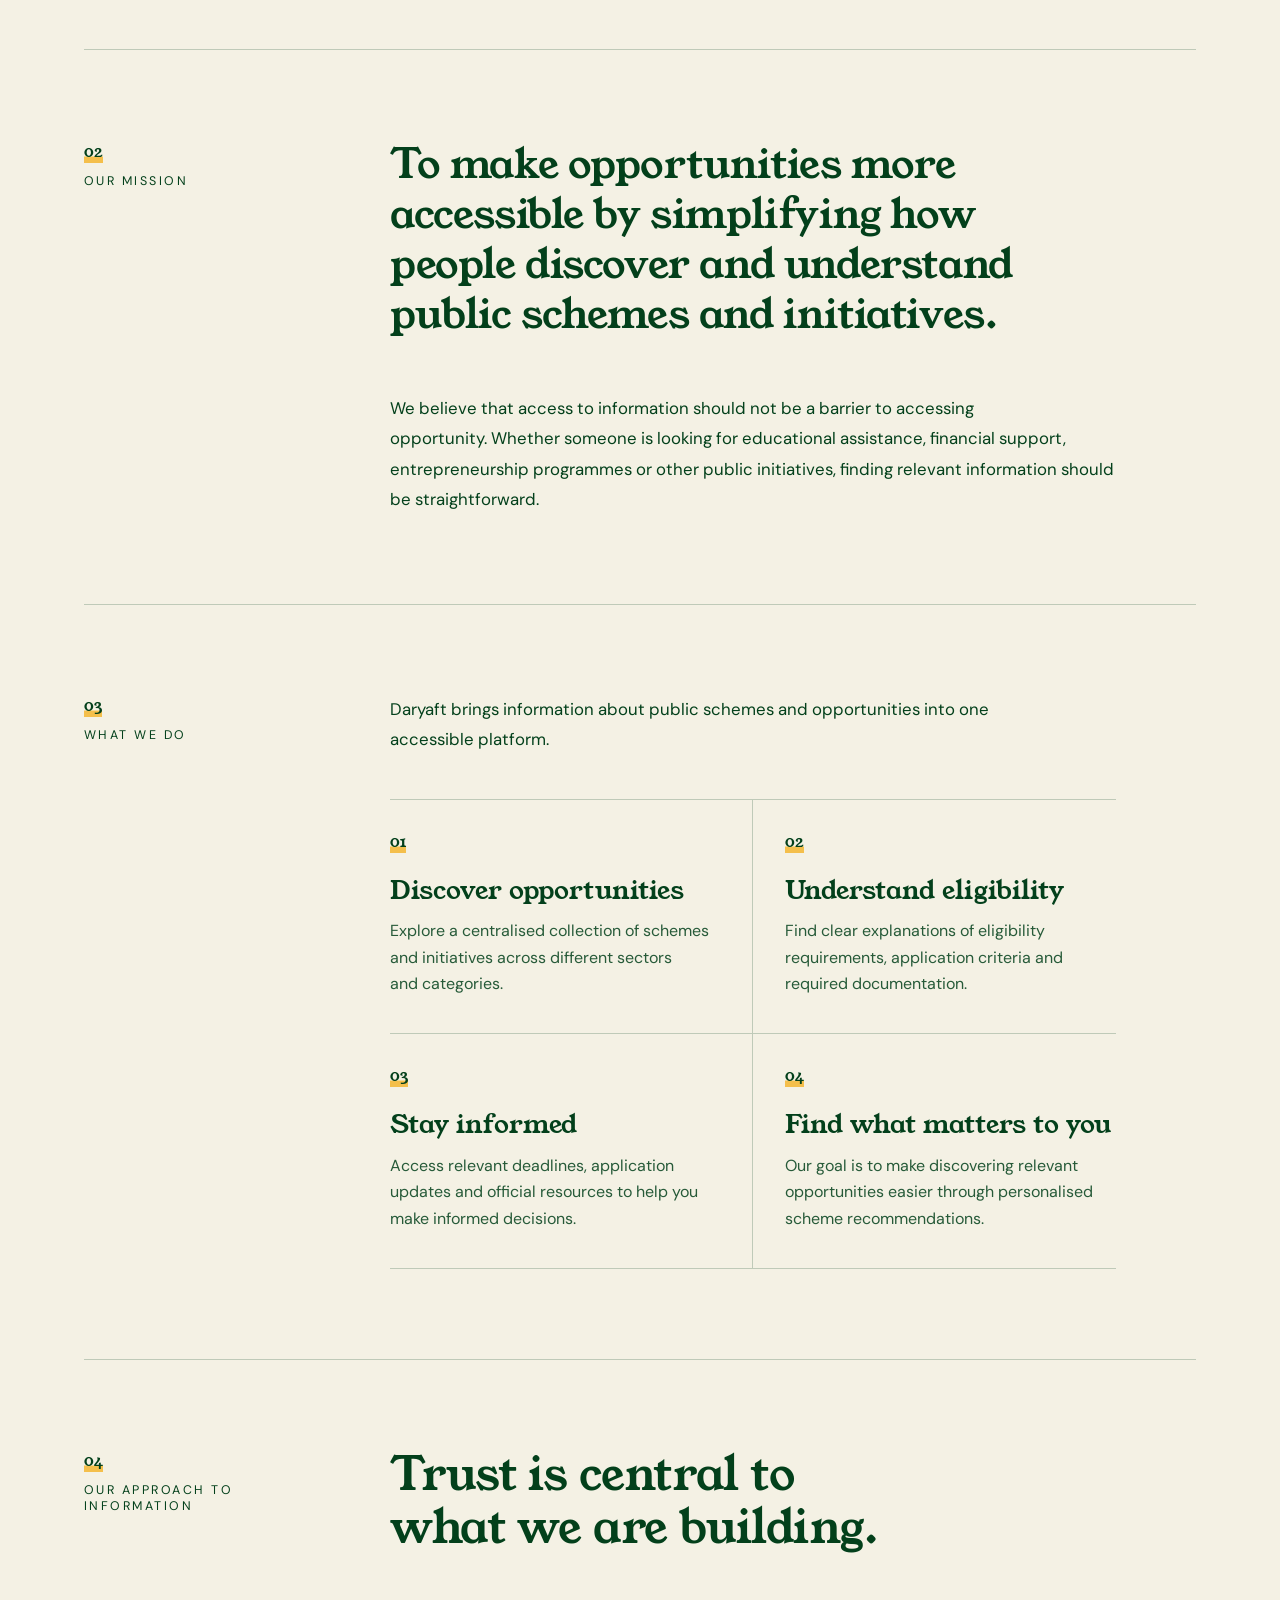
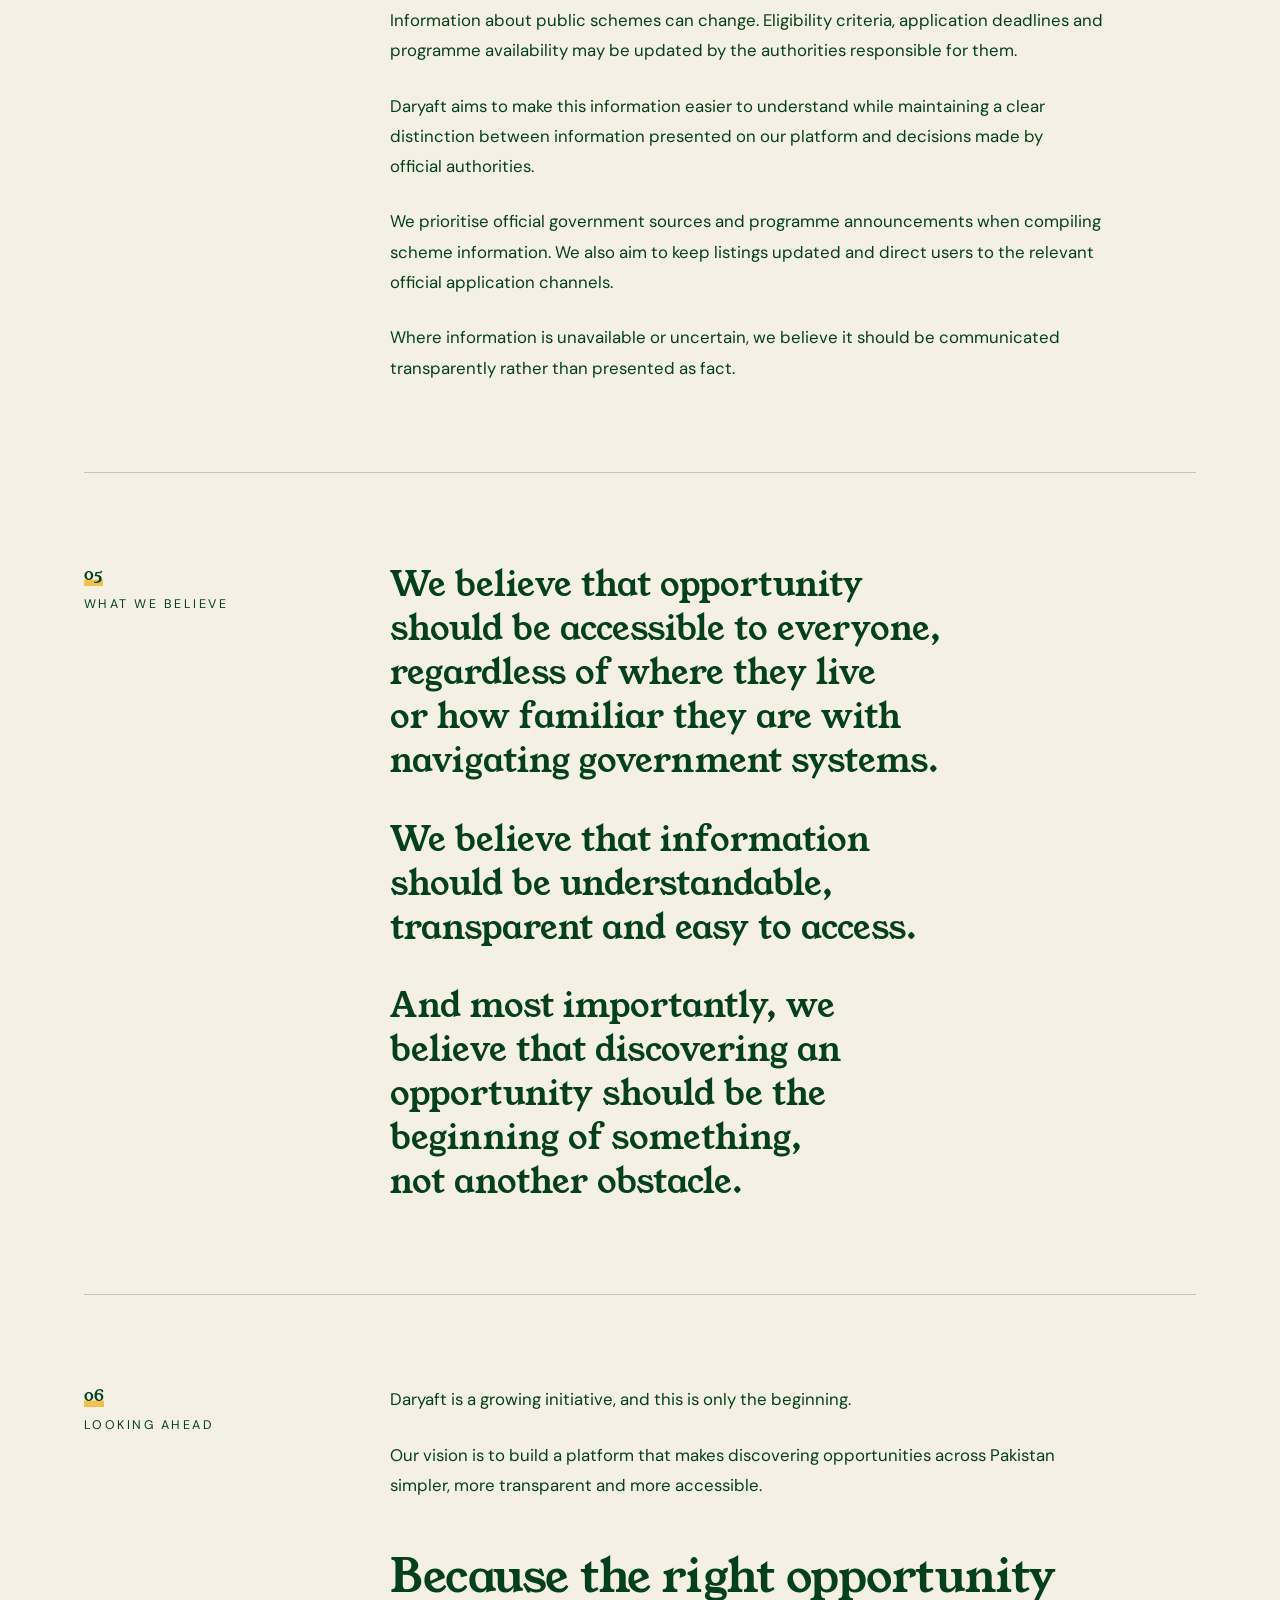
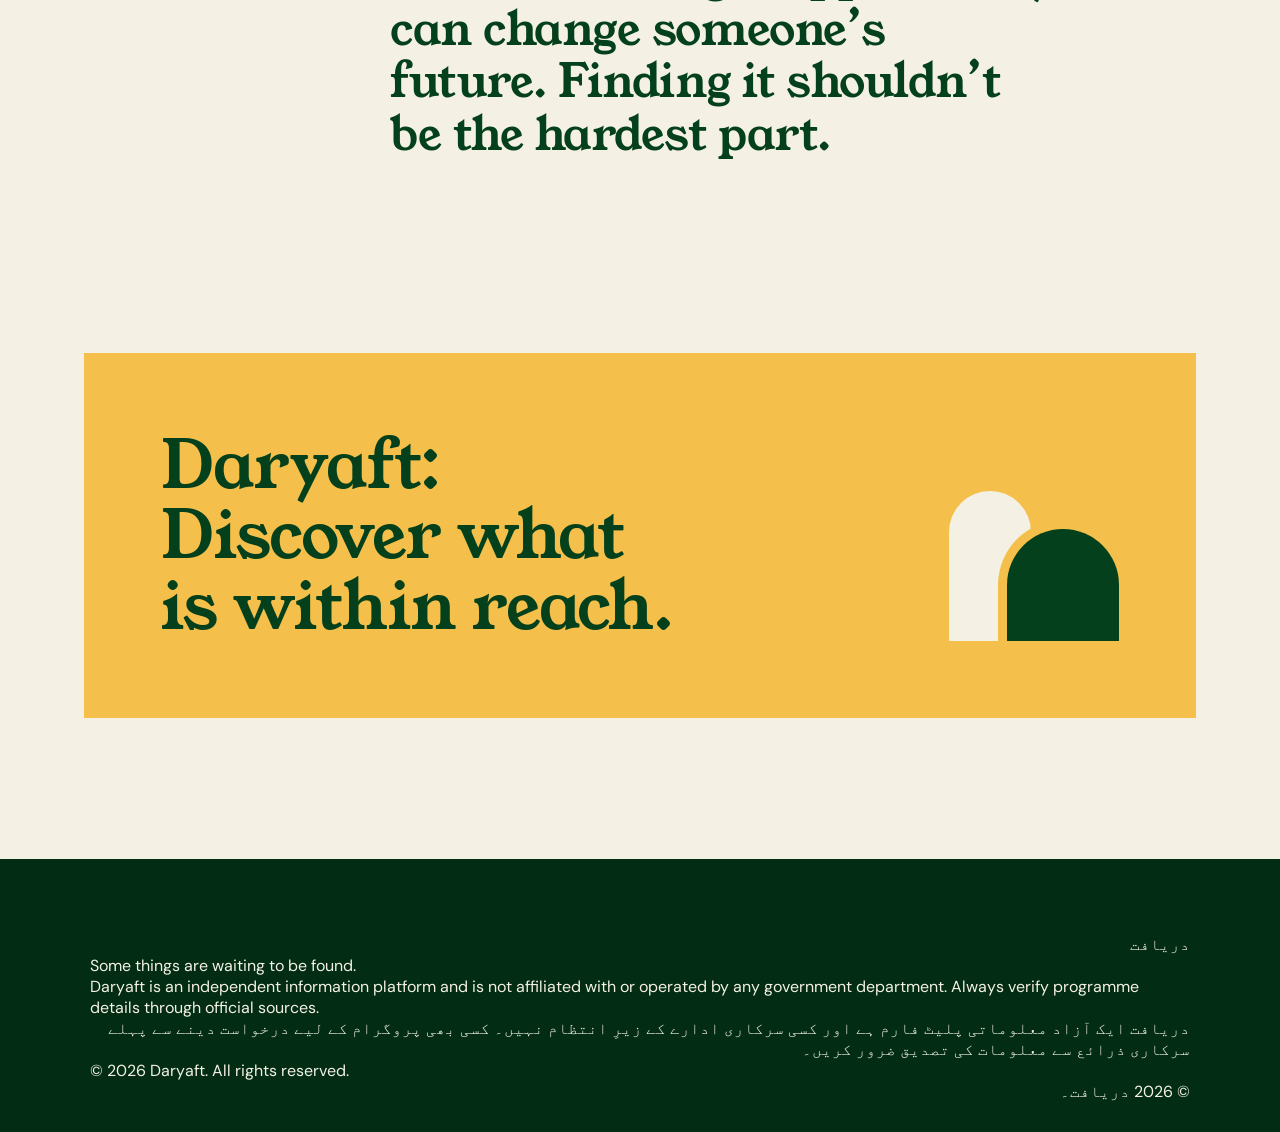
==== commit 0c5b29ec: "Refactor about.html structure and content" ====
--- a/homepage/about.html
+++ b/homepage/about.html
@@ -18,21 +18,55 @@
 
     <!-- HEADER: same structure and class names as index.html -->
    <header class="site-header">
+    <header class="site-header">
     <a href="index.html" class="brand" aria-label="Daryaft home">
         <img src="images/DARYAFT LOGO (MAIN).png" alt="Daryaft logo">
         <span class="brand-name" lang="ur" dir="rtl">دریافت</span>
     </a>
 
+    <div class="header-right">
+        <div class="header-status">
+            <span class="status-dot"></span>
+            <span>Coming soon</span>
+        </div>
+
+        <ul class="social-links">
+            <li>
+                <a href="https://www.instagram.com/daryaftpk/" target="_blank" rel="noopener" aria-label="Daryaft on Instagram">
+                    <svg viewBox="0 0 24 24" fill="none" stroke="currentColor" stroke-width="2" stroke-linecap="round" stroke-linejoin="round" aria-hidden="true">
+                        <rect x="3" y="3" width="18" height="18" rx="5"/>
+                        <circle cx="12" cy="12" r="4"/>
+                        <circle cx="17.5" cy="6.5" r="1" fill="currentColor" stroke="none"/>
+                    </svg>
+                </a>
+            </li>
+            <li>
+                <a href="https://www.linkedin.com/company/daryaft" target="_blank" rel="noopener" aria-label="Daryaft on LinkedIn">
+                    <svg viewBox="0 0 24 24" fill="currentColor" aria-hidden="true">
+                        <path d="M4.98 3.5a2.5 2.5 0 1 1 0 5 2.5 2.5 0 0 1 0-5zM3 9.75h4v11.5H3zM9.5 9.75h3.8v1.6h.06c.53-1 1.83-2.05 3.77-2.05 4.03 0 4.77 2.65 4.77 6.1v5.85h-4v-5.2c0-1.24-.02-2.84-1.73-2.84-1.73 0-2 1.35-2 2.75v5.29h-4z"/>
+                    </svg>
+                </a>
+            </li>
+            <li>
+                <a href="mailto:daryaft.support@gmail.com" aria-label="Email Daryaft">
+                    <svg viewBox="0 0 24 24" fill="none" stroke="currentColor" stroke-width="2" stroke-linecap="round" stroke-linejoin="round" aria-hidden="true">
+                        <rect x="3" y="5" width="18" height="14" rx="2"/>
+                        <path d="M3 7l9 6 9-6"/>
+                    </svg>
+                </a>
+            </li>
+        </ul>
+    </div>
+
     <nav class="navigation" aria-label="Main navigation">
+        <a href="index.html">All programmes</a>
+        <a href="index.html">Upcoming programmes</a>
+        <a href="vision.html">Vision</a>
         <a href="about.html">About</a>
-        <a href="vision.html">Vision</a>
         <a href="team.html">Team</a>
+        <a href="team.html#contact">Contact</a>
     </nav>
-
-    <div class="header-status">
-        <span class="status-dot"></span>
-        <span>Coming soon</span>
-    </div>
+</header>
 </header>
 
     <main class="about">
--- a/homepage/style.css
+++ b/homepage/style.css
@@ -1,4 +1,3 @@
-
 /* =========================================
    DARYAFT — VISUAL IDENTITY
    Forest Green / Cream / Gold
@@ -171,12 +170,6 @@
     background: var(--gold-dark);
     box-shadow: 0 0 0 4px rgba(244, 191, 75, 0.2);
 }
-.navigation a[aria-current="page"] {
-    color: var(--gold-dark);
-}
-.navigation a[aria-current="page"]::after {
-    width: 100%;
-}
 
 
 /* =========================================
@@ -737,3 +730,379 @@
     }
 }
 
+
+
+/* =========================================
+   11. HEADER V2: GOLD TOP BAR + GREEN MENU BAR
+   Added last on purpose. Delete this whole section
+   to go back to the old header.
+========================================= */
+
+.site-header {
+    display: grid;
+    grid-template-columns: 1fr auto;
+    align-items: center;
+    gap: 0;
+    min-height: 0;
+    padding: 0;
+    background: var(--gold);
+    border-bottom: 0;
+}
+
+/* top bar: logo + name on the left, status on the right */
+.site-header .brand {
+    gap: 14px;
+    padding: 13px 0 13px var(--page-padding);
+}
+
+.site-header .brand img {
+    width: 48px;
+    height: 48px;
+    mix-blend-mode: multiply;
+}
+
+.site-header .brand-name {
+    color: var(--green-dark);
+    font-size: 22px;
+    font-weight: 800;
+    letter-spacing: -0.5px;
+}
+
+.site-header .header-status {
+    margin-right: var(--page-padding);
+    border-color: rgba(2, 45, 20, 0.35);
+    color: var(--green-dark);
+}
+
+.site-header .status-dot {
+    background: var(--green);
+    box-shadow: 0 0 0 4px rgba(3, 64, 27, 0.18);
+}
+
+/* menu bar: full width, green, all the options */
+.site-header .navigation {
+    grid-column: 1 / -1;
+    order: 0;
+    width: 100%;
+    display: flex;
+    align-items: center;
+    justify-content: flex-start;
+    gap: clamp(18px, 2.4vw, 34px);
+    padding: 0 var(--page-padding);
+    border-top: 0;
+    background: var(--green);
+    overflow-x: auto;
+    scrollbar-width: none;
+}
+
+.site-header .navigation::-webkit-scrollbar {
+    display: none;
+}
+
+.site-header .navigation a {
+    flex: none;
+    padding: 17px 0;
+    color: var(--cream);
+    font-size: 11px;
+    font-weight: 700;
+    letter-spacing: 1.4px;
+    text-transform: uppercase;
+    white-space: nowrap;
+}
+
+.site-header .navigation a::after {
+    bottom: 0;
+    background: var(--gold);
+}
+
+.site-header .navigation a:hover {
+    color: var(--gold);
+}
+
+/* the page you are on */
+.site-header .navigation a[aria-current="page"] {
+    color: var(--gold);
+    text-decoration: none;
+}
+
+.site-header .navigation a[aria-current="page"]::after {
+    width: 100%;
+}
+
+/* main button, pushed to the right end of the bar */
+.site-header .navigation a.nav-cta {
+    margin-left: auto;
+    padding: 10px 18px;
+    background: var(--gold);
+    color: var(--green-dark);
+    border-radius: 50px;
+}
+
+.site-header .navigation a.nav-cta::after {
+    display: none;
+}
+
+.site-header .navigation a.nav-cta:hover {
+    background: var(--cream);
+    color: var(--green-dark);
+}
+
+/* pages that are not built yet: dimmed and not clickable.
+   When a page exists, delete is-soon, aria-disabled and tabindex from its link. */
+.site-header .navigation a.is-soon {
+    opacity: 0.45;
+    cursor: default;
+    pointer-events: none;
+}
+
+.site-header .navigation a.nav-cta.is-soon {
+    opacity: 0.8;
+}
+
+@media (max-width: 600px) {
+
+    .site-header .brand {
+        padding: 11px 0 11px var(--page-padding);
+    }
+
+    .site-header .brand img {
+        width: 40px;
+        height: 40px;
+    }
+
+    .site-header .brand-name {
+        font-size: 18px;
+    }
+
+    .site-header .navigation a {
+        padding: 15px 0;
+    }
+}
+
+
+/* =========================================
+   12. HEADER V3: CREAM TOP BAR + SOCIALS
+   Paste this at the very END of style.css
+========================================= */
+
+.site-header {
+    background: var(--cream);
+    border-bottom: 1px solid rgba(3, 64, 27, 0.12);
+}
+
+.site-header .brand {
+    grid-column: 1;
+    grid-row: 1;
+}
+
+/* logo no longer needs the blend trick on cream */
+.site-header .brand img {
+    mix-blend-mode: normal;
+    border-radius: 10px;
+}
+
+.site-header .brand-name {
+    color: var(--green);
+}
+
+/* top bar, right side: status pill + social icons on one line */
+.site-header .header-right {
+    grid-column: 2;
+    grid-row: 1;
+    display: flex;
+    align-items: center;
+    gap: 18px;
+    margin-right: var(--page-padding);
+}
+
+.site-header .header-right .header-status {
+    margin-right: 0;
+    border-color: rgba(3, 64, 27, 0.25);
+    color: var(--green);
+}
+
+.site-header .status-dot {
+    background: var(--gold-dark);
+    box-shadow: 0 0 0 4px rgba(244, 191, 75, 0.25);
+}
+
+.social-links {
+    display: flex;
+    align-items: center;
+    gap: 10px;
+    list-style: none;
+}
+
+.social-links a {
+    width: 38px;
+    height: 38px;
+    display: grid;
+    place-items: center;
+
+    border-radius: 50%;
+    background: var(--green);
+    color: var(--cream);
+
+    transition: background 0.25s ease, color 0.25s ease, transform 0.25s ease;
+}
+
+.social-links a:hover {
+    background: var(--gold);
+    color: var(--green-dark);
+    transform: translateY(-2px);
+}
+
+.social-links svg {
+    width: 18px;
+    height: 18px;
+}
+
+/* the menu bar is the second row */
+.site-header .navigation {
+    grid-row: 2;
+}
+
+
+/* =========================================
+   13. LEFT SIDE PANEL (eligibility + bot)
+========================================= */
+
+.page-layout {
+    display: grid;
+    grid-template-columns: 270px minmax(0, 1fr);
+    align-items: start;
+}
+
+.side-panel {
+    position: sticky;
+    top: 0;
+    height: 100vh;
+    overflow-y: auto;
+    padding: 40px 22px;
+
+    background: var(--cream-dark);
+    border-right: 1px solid rgba(3, 64, 27, 0.12);
+}
+
+.side-title {
+    margin-bottom: 26px;
+
+    color: var(--green);
+    font-family: var(--font-display);
+    font-size: 34px;
+    font-weight: 400;
+    line-height: 1.1;
+}
+
+.side-list {
+    display: grid;
+    gap: 14px;
+    list-style: none;
+}
+
+.side-link {
+    display: block;
+    padding: 20px 18px;
+
+    background: var(--cream);
+    border: 1px solid rgba(3, 64, 27, 0.2);
+    border-radius: 16px;
+    color: var(--green);
+
+    transition: background 0.25s ease, color 0.25s ease, transform 0.25s ease;
+}
+
+.side-link:hover {
+    background: var(--green);
+    color: var(--cream);
+    transform: translateX(4px);
+}
+
+.side-link-title {
+    display: flex;
+    align-items: center;
+    justify-content: space-between;
+    gap: 10px;
+
+    font-size: 15px;
+    font-weight: 700;
+}
+
+.side-link-title span {
+    color: var(--gold-dark);
+    font-size: 18px;
+}
+
+.side-link:hover .side-link-title span {
+    color: var(--gold);
+}
+
+.side-link-urdu {
+    margin-top: 8px;
+
+    font-family: var(--font-urdu);
+    font-size: 14px;
+    line-height: 2.2;
+    direction: rtl;
+    opacity: 0.8;
+}
+
+/* pages not built yet */
+.side-link.is-soon {
+    opacity: 0.55;
+    cursor: default;
+    pointer-events: none;
+}
+
+
+/* =========================================
+   14. RESPONSIVE (header + side panel)
+========================================= */
+
+@media (max-width: 900px) {
+
+    .page-layout {
+        grid-template-columns: 1fr;
+    }
+
+    .side-panel {
+        position: static;
+        height: auto;
+        padding: 18px var(--page-padding);
+        border-right: 0;
+        border-bottom: 1px solid rgba(3, 64, 27, 0.12);
+    }
+
+    .side-title {
+        display: none;
+    }
+
+    .side-list {
+        grid-template-columns: 1fr 1fr;
+    }
+}
+
+@media (max-width: 600px) {
+
+    .site-header .header-right {
+        gap: 10px;
+    }
+
+    .social-links {
+        gap: 6px;
+    }
+
+    .social-links a {
+        width: 32px;
+        height: 32px;
+    }
+
+    .social-links svg {
+        width: 15px;
+        height: 15px;
+    }
+
+    .side-list {
+        grid-template-columns: 1fr;
+    }
+}
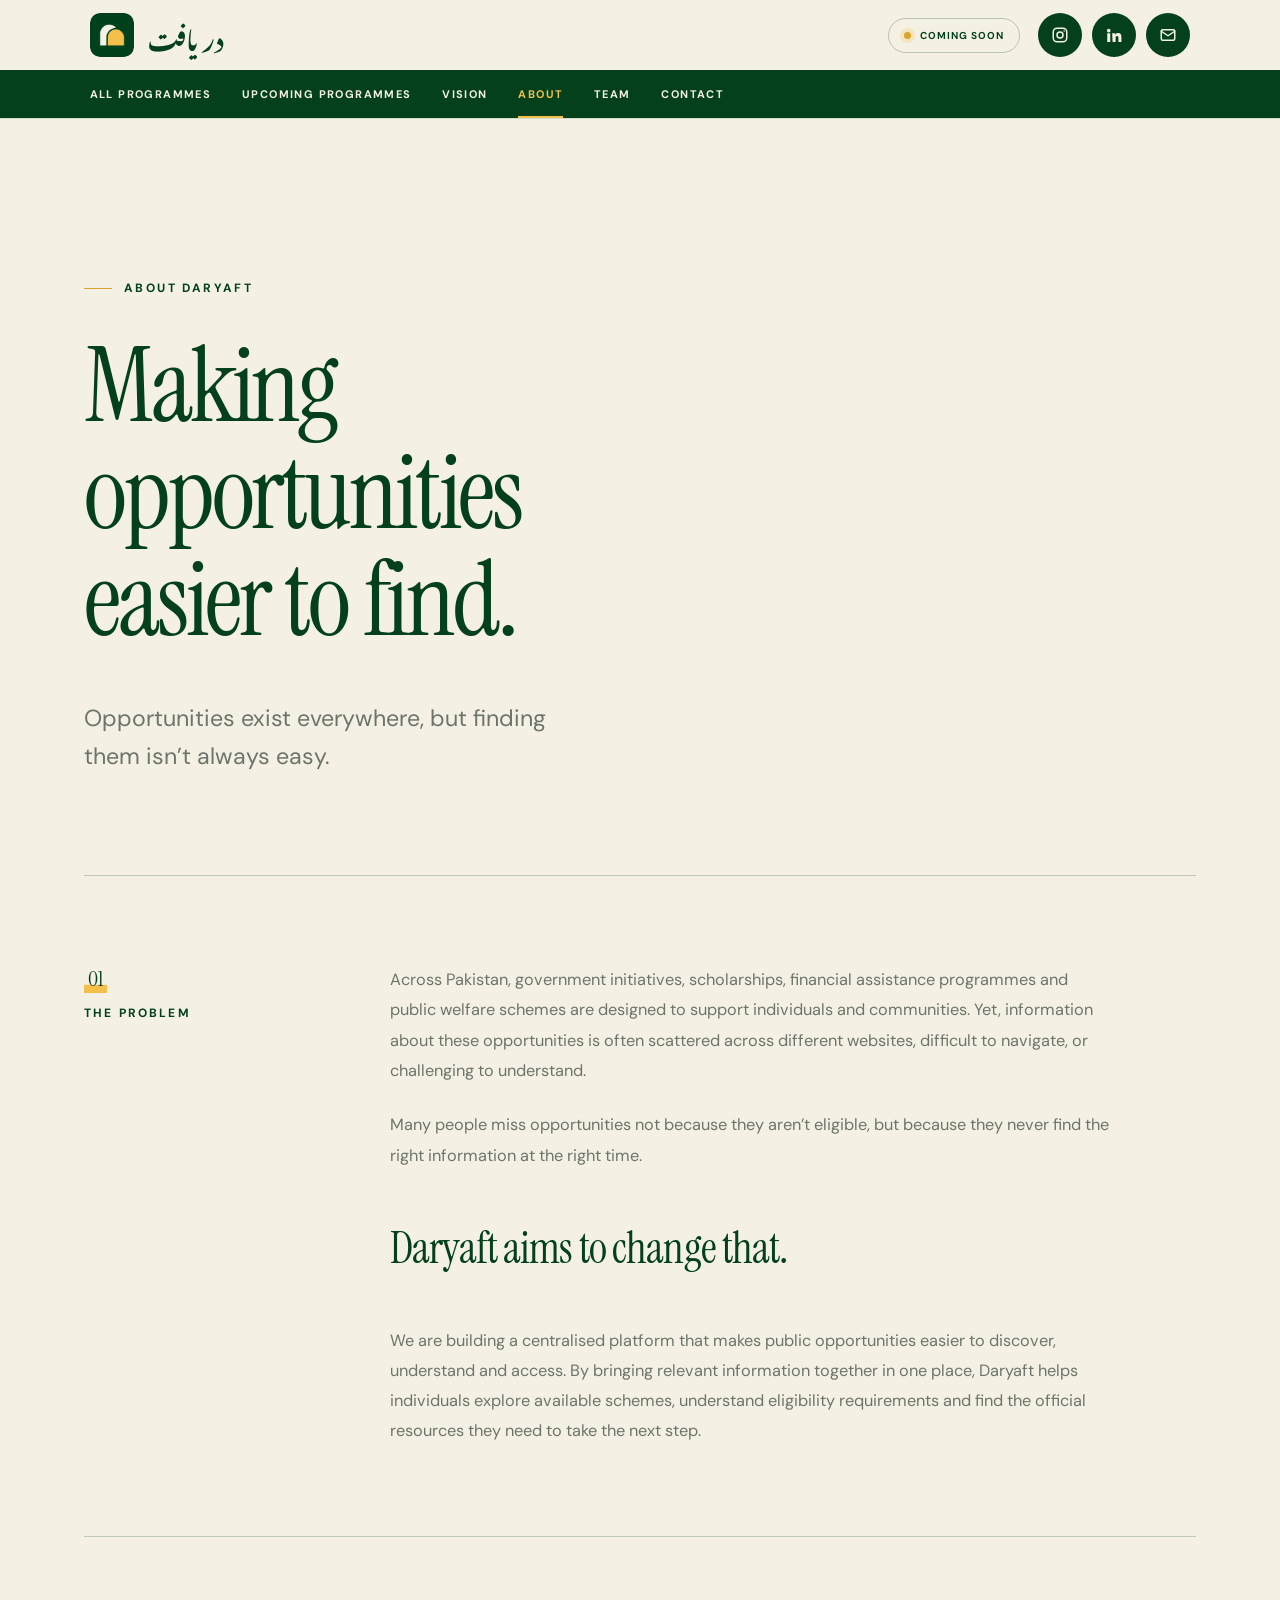
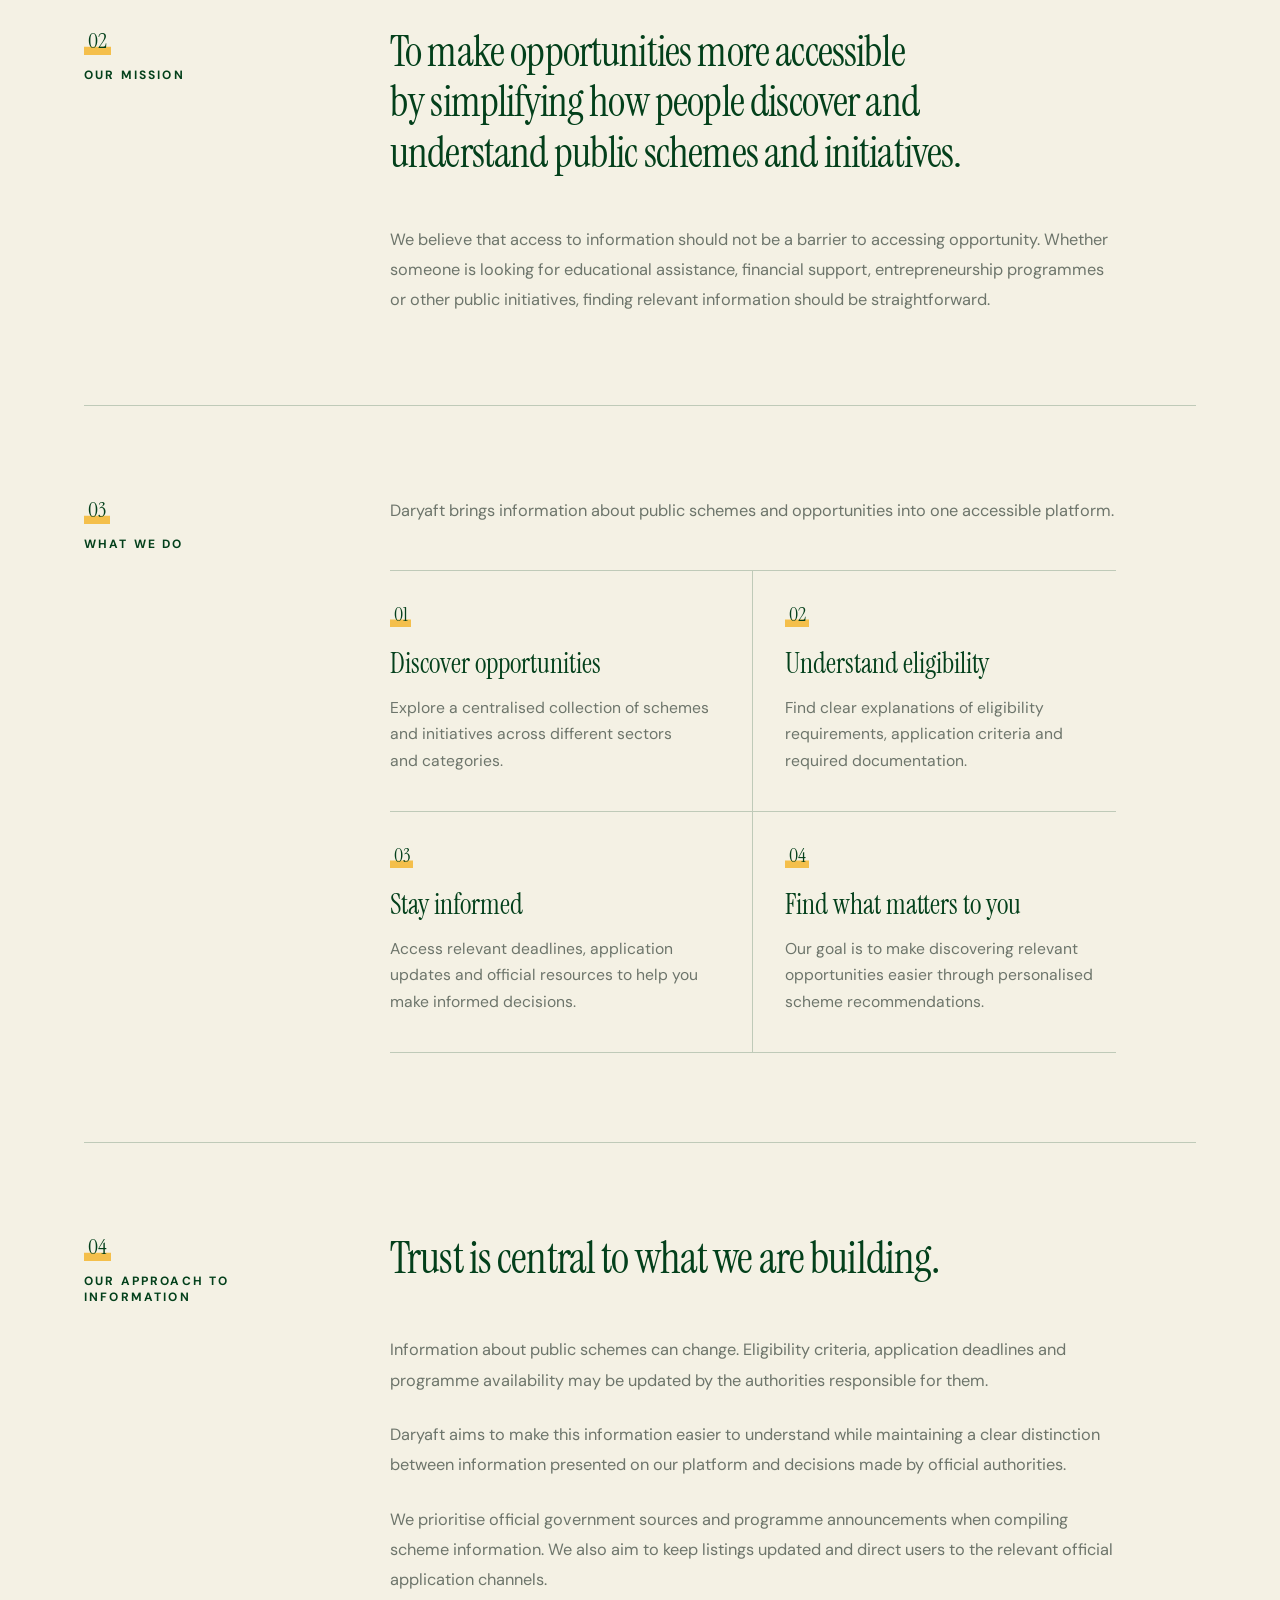
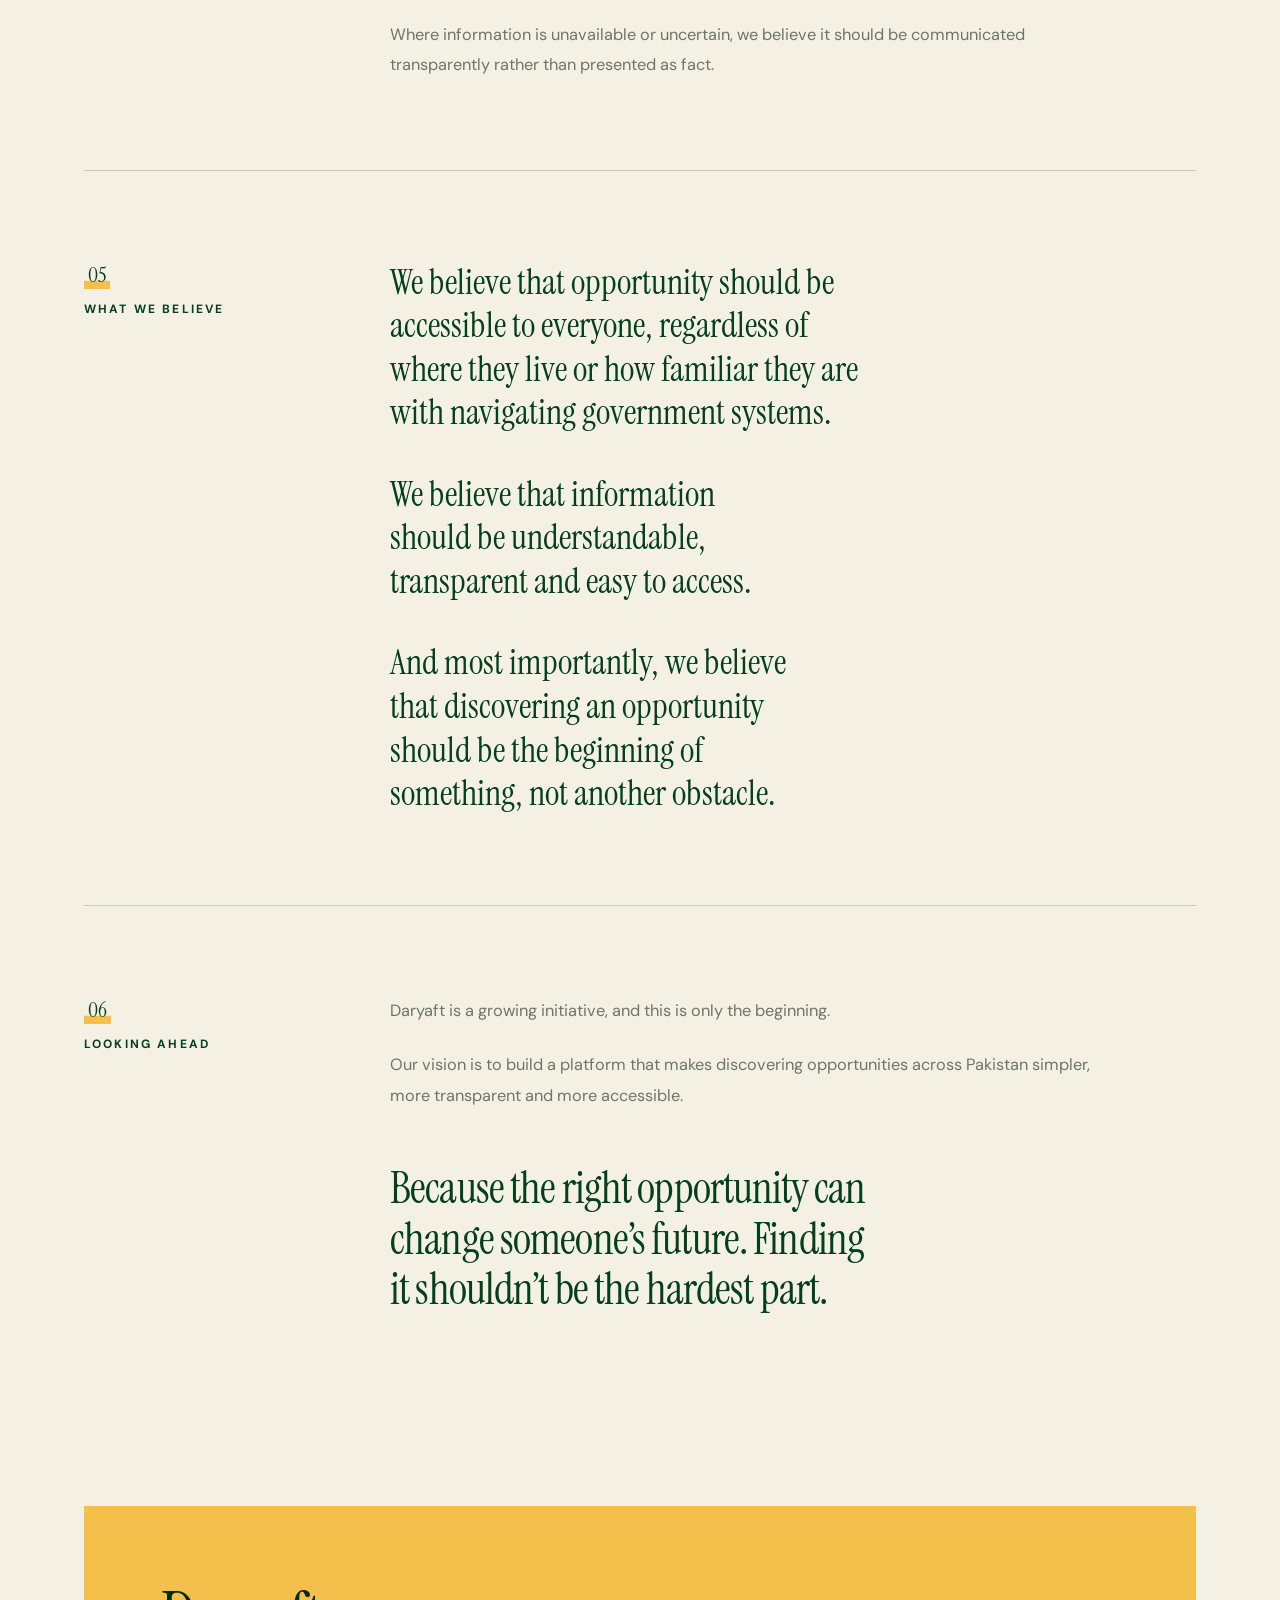
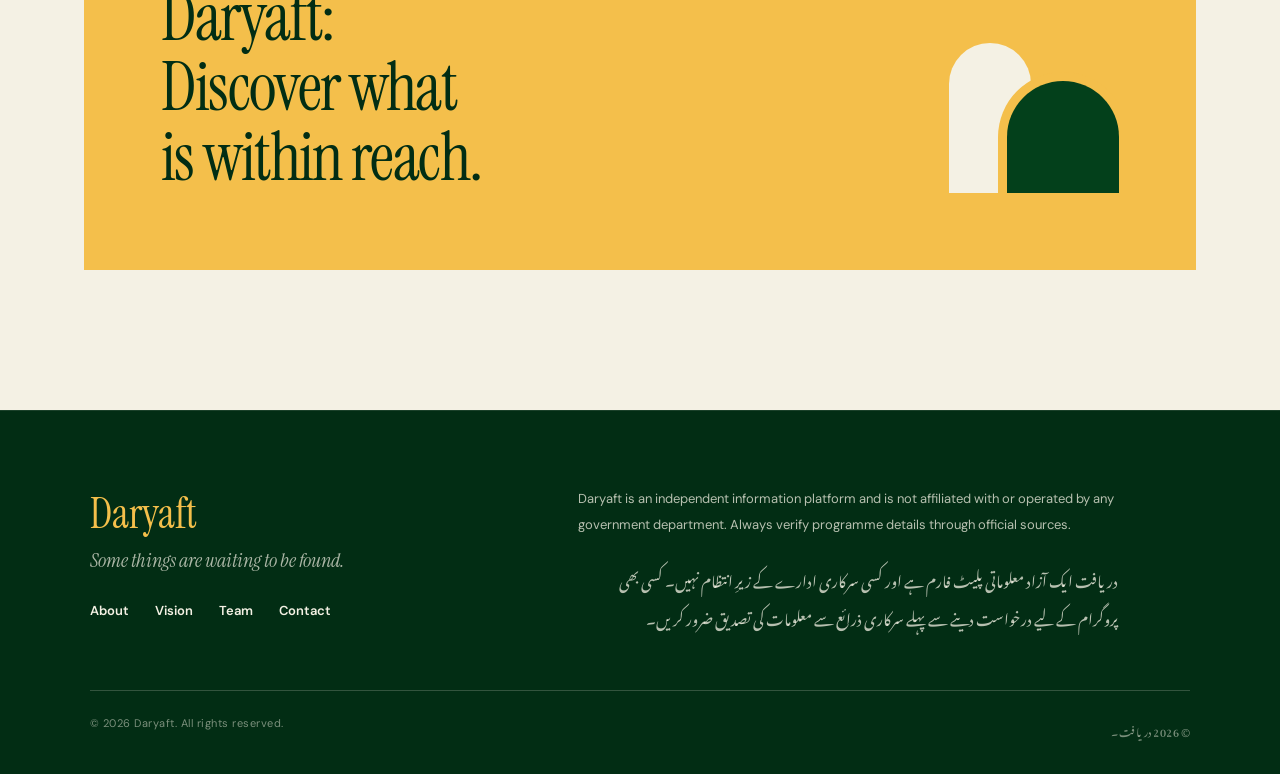
==== commit 4beb5d13: "Refactor about.html for improved structure and styling" ====
--- a/homepage/about.html
+++ b/homepage/about.html
@@ -3,71 +3,69 @@
 <head>
     <meta charset="utf-8">
     <meta name="viewport" content="width=device-width, initial-scale=1">
-    <title>About Daryaft | دریافت</title>
+    <title>About | Daryaft — دریافت</title>
     <meta name="description" content="Daryaft is building a platform that makes public opportunities across Pakistan easier to discover, understand and access.">
 
     <link rel="preconnect" href="https://fonts.googleapis.com">
     <link rel="preconnect" href="https://fonts.gstatic.com" crossorigin>
-    <link href="https://fonts.googleapis.com/css2?family=Figtree:wght@400;500;600&family=Noto+Nastaliq+Urdu&family=Young+Serif&display=swap" rel="stylesheet">
+    <link href="https://fonts.googleapis.com/css2?family=DM+Sans:wght@400;500;600;700;800&family=Instrument+Serif:ital@0;1&family=Noto+Nastaliq+Urdu&display=swap" rel="stylesheet">
 
     <link rel="stylesheet" href="style.css">
+    <link rel="stylesheet" href="mobile.css">
     <link rel="stylesheet" href="about.css">
 </head>
 
 <body>
 
-    <!-- HEADER: same structure and class names as index.html -->
-   <header class="site-header">
     <header class="site-header">
-    <a href="index.html" class="brand" aria-label="Daryaft home">
-        <img src="images/DARYAFT LOGO (MAIN).png" alt="Daryaft logo">
-        <span class="brand-name" lang="ur" dir="rtl">دریافت</span>
-    </a>
+        <a href="index.html" class="brand" aria-label="Daryaft home">
+            <img src="images/DARYAFT LOGO (MAIN).png" alt="Daryaft logo">
+            <span class="brand-name" lang="ur" dir="rtl">دریافت</span>
+        </a>
 
-    <div class="header-right">
-        <div class="header-status">
-            <span class="status-dot"></span>
-            <span>Coming soon</span>
+        <div class="header-right">
+            <div class="header-status">
+                <span class="status-dot"></span>
+                <span>Coming soon</span>
+            </div>
+
+            <ul class="social-links">
+                <li>
+                    <a href="https://www.instagram.com/daryaftpk/" target="_blank" rel="noopener" aria-label="Daryaft on Instagram">
+                        <svg viewBox="0 0 24 24" fill="none" stroke="currentColor" stroke-width="2" stroke-linecap="round" stroke-linejoin="round" aria-hidden="true">
+                            <rect x="3" y="3" width="18" height="18" rx="5"/>
+                            <circle cx="12" cy="12" r="4"/>
+                            <circle cx="17.5" cy="6.5" r="1" fill="currentColor" stroke="none"/>
+                        </svg>
+                    </a>
+                </li>
+                <li>
+                    <a href="https://www.linkedin.com/company/daryaft" target="_blank" rel="noopener" aria-label="Daryaft on LinkedIn">
+                        <svg viewBox="0 0 24 24" fill="currentColor" aria-hidden="true">
+                            <path d="M4.98 3.5a2.5 2.5 0 1 1 0 5 2.5 2.5 0 0 1 0-5zM3 9.75h4v11.5H3zM9.5 9.75h3.8v1.6h.06c.53-1 1.83-2.05 3.77-2.05 4.03 0 4.77 2.65 4.77 6.1v5.85h-4v-5.2c0-1.24-.02-2.84-1.73-2.84-1.73 0-2 1.35-2 2.75v5.29h-4z"/>
+                        </svg>
+                    </a>
+                </li>
+                <li>
+                    <a href="mailto:daryaft.support@gmail.com" aria-label="Email Daryaft">
+                        <svg viewBox="0 0 24 24" fill="none" stroke="currentColor" stroke-width="2" stroke-linecap="round" stroke-linejoin="round" aria-hidden="true">
+                            <rect x="3" y="5" width="18" height="14" rx="2"/>
+                            <path d="M3 7l9 6 9-6"/>
+                        </svg>
+                    </a>
+                </li>
+            </ul>
         </div>
 
-        <ul class="social-links">
-            <li>
-                <a href="https://www.instagram.com/daryaftpk/" target="_blank" rel="noopener" aria-label="Daryaft on Instagram">
-                    <svg viewBox="0 0 24 24" fill="none" stroke="currentColor" stroke-width="2" stroke-linecap="round" stroke-linejoin="round" aria-hidden="true">
-                        <rect x="3" y="3" width="18" height="18" rx="5"/>
-                        <circle cx="12" cy="12" r="4"/>
-                        <circle cx="17.5" cy="6.5" r="1" fill="currentColor" stroke="none"/>
-                    </svg>
-                </a>
-            </li>
-            <li>
-                <a href="https://www.linkedin.com/company/daryaft" target="_blank" rel="noopener" aria-label="Daryaft on LinkedIn">
-                    <svg viewBox="0 0 24 24" fill="currentColor" aria-hidden="true">
-                        <path d="M4.98 3.5a2.5 2.5 0 1 1 0 5 2.5 2.5 0 0 1 0-5zM3 9.75h4v11.5H3zM9.5 9.75h3.8v1.6h.06c.53-1 1.83-2.05 3.77-2.05 4.03 0 4.77 2.65 4.77 6.1v5.85h-4v-5.2c0-1.24-.02-2.84-1.73-2.84-1.73 0-2 1.35-2 2.75v5.29h-4z"/>
-                    </svg>
-                </a>
-            </li>
-            <li>
-                <a href="mailto:daryaft.support@gmail.com" aria-label="Email Daryaft">
-                    <svg viewBox="0 0 24 24" fill="none" stroke="currentColor" stroke-width="2" stroke-linecap="round" stroke-linejoin="round" aria-hidden="true">
-                        <rect x="3" y="5" width="18" height="14" rx="2"/>
-                        <path d="M3 7l9 6 9-6"/>
-                    </svg>
-                </a>
-            </li>
-        </ul>
-    </div>
-
-    <nav class="navigation" aria-label="Main navigation">
-        <a href="index.html">All programmes</a>
-        <a href="index.html">Upcoming programmes</a>
-        <a href="vision.html">Vision</a>
-        <a href="about.html">About</a>
-        <a href="team.html">Team</a>
-        <a href="team.html#contact">Contact</a>
-    </nav>
-</header>
-</header>
+        <nav class="navigation" aria-label="Main navigation">
+            <a href="index.html">All programmes</a>
+            <a href="index.html#how-it-works">Upcoming programmes</a>
+            <a href="vision.html">Vision</a>
+            <a href="about.html" aria-current="page">About</a>
+            <a href="team.html">Team</a>
+            <a href="contact.html">Contact</a>
+        </nav>
+    </header>
 
     <main class="about">
 
@@ -169,14 +167,27 @@
 
     </main>
 
-    <!-- FOOTER: replace this with the footer from your index.html so both pages match exactly -->
     <footer class="site-footer" id="footer">
-        <p lang="ur" dir="rtl">دریافت</p>
-        <p>Some things are waiting to be found.</p>
-        <p>Daryaft is an independent information platform and is not affiliated with or operated by any government department. Always verify programme details through official sources.</p>
-        <p lang="ur" dir="rtl">دریافت ایک آزاد معلوماتی پلیٹ فارم ہے اور کسی سرکاری ادارے کے زیرِ انتظام نہیں۔ کسی بھی پروگرام کے لیے درخواست دینے سے پہلے سرکاری ذرائع سے معلومات کی تصدیق ضرور کریں۔</p>
-        <p>© 2026 Daryaft. All rights reserved.</p>
-        <p lang="ur" dir="rtl">© 2026 دریافت۔</p>
+        <div class="footer-top">
+            <div>
+                <p class="footer-brand">Daryaft</p>
+                <p class="footer-tag">Some things are waiting to be found.</p>
+                <ul class="footer-links">
+                    <li><a href="about.html" aria-current="page">About</a></li>
+                    <li><a href="vision.html">Vision</a></li>
+                    <li><a href="team.html">Team</a></li>
+                    <li><a href="contact.html">Contact</a></li>
+                </ul>
+            </div>
+            <div>
+                <p class="footer-description">Daryaft is an independent information platform and is not affiliated with or operated by any government department. Always verify programme details through official sources.</p>
+                <p class="footer-urdu" lang="ur" dir="rtl">دریافت ایک آزاد معلوماتی پلیٹ فارم ہے اور کسی سرکاری ادارے کے زیرِ انتظام نہیں۔ کسی بھی پروگرام کے لیے درخواست دینے سے پہلے سرکاری ذرائع سے معلومات کی تصدیق ضرور کریں۔</p>
+            </div>
+        </div>
+        <div class="footer-bottom">
+            <span>© 2026 Daryaft. All rights reserved.</span>
+            <span lang="ur" dir="rtl">© 2026 دریافت۔</span>
+        </div>
     </footer>
 
 </body>
--- a/homepage/style.css
+++ b/homepage/style.css
@@ -1,27 +1,19 @@
 /* =========================================
-   DARYAFT — VISUAL IDENTITY
+   DARYAFT — style.css (one file for everything)
    Forest Green / Cream / Gold
+   Load order in HTML: style.css, then mobile.css
+   (fonts are loaded with <link> in the HTML, not @import)
 ========================================= */
 
-/* Google Fonts */
-@import url('https://fonts.googleapis.com/css2?family=DM+Sans:wght@400;500;600;700;800&family=Instrument+Serif:ital@0;1&family=Noto+Nastaliq+Urdu&display=swap');
-
-
-/* =========================================
-   1. DESIGN VARIABLES
-========================================= */
-
+/* ---------- 1. VARIABLES ---------- */
 :root {
     --green: #03401B;
     --green-dark: #022D14;
     --green-light: #0A5428;
-
     --cream: #F4F1E4;
     --cream-dark: #E9E4D2;
-
     --gold: #F4BF4B;
     --gold-dark: #D9A42F;
-
     --text-dark: #102719;
     --text-muted: #6D756B;
 
@@ -33,1076 +25,480 @@
     --page-padding: clamp(24px, 7vw, 110px);
 }
 
-
-/* =========================================
-   2. RESET & GLOBAL STYLES
-========================================= */
-
-* {
-    margin: 0;
-    padding: 0;
-    box-sizing: border-box;
-}
-
-html {
-    scroll-behavior: smooth;
-    scroll-padding-top: 90px;
-}
+/* ---------- 2. RESET & GLOBAL ---------- */
+* { margin: 0; padding: 0; box-sizing: border-box; }
+
+html { scroll-behavior: smooth; scroll-padding-top: 90px; }
 
 body {
     background: var(--cream);
     color: var(--text-dark);
     font-family: var(--font-main);
     -webkit-font-smoothing: antialiased;
-    overflow-x: hidden;
-}
-
-a {
-    color: inherit;
-    text-decoration: none;
-}
-
-img {
-    display: block;
-    max-width: 100%;
-}
-
-::selection {
-    background: var(--gold);
-    color: var(--green-dark);
-}
-
-
-/* =========================================
-   3. HEADER / NAVIGATION
-========================================= */
-
+}
+
+a { color: inherit; text-decoration: none; }
+img { display: block; max-width: 100%; }
+ul { list-style: none; }
+::selection { background: var(--gold); color: var(--green-dark); }
+
+[lang="ur"] { font-family: var(--font-urdu); }
+
+/* ---------- 3. HEADER (cream top bar + green menu bar) ---------- */
 .site-header {
     width: 100%;
-    min-height: 92px;
-    padding: 20px var(--page-padding);
-
-    display: flex;
-    align-items: center;
-    justify-content: space-between;
-    gap: 30px;
-
-    background: var(--cream);
-    border-bottom: 1px solid rgba(3, 64, 27, 0.12);
-
-    position: relative;
-    z-index: 10;
-}
-
-.brand {
-    display: flex;
-    align-items: center;
-    gap: 13px;
-}
-
-.brand img {
-    width: 55px;
-    height: 55px;
-    object-fit: contain;
-}
-
-.brand-name {
-    color: var(--green);
-    font-size: 17px;
-    font-weight: 800;
-    letter-spacing: -0.7px;
-}
-
-.navigation {
-    display: flex;
-    align-items: center;
-    gap: clamp(20px, 3vw, 45px);
-}
-
-.navigation a {
-    color: var(--green);
-    font-size: 12px;
-    font-weight: 600;
-    letter-spacing: 0.3px;
-    position: relative;
-    transition: color 0.25s ease;
-}
-
-.navigation a::after {
-    content: '';
-    position: absolute;
-    left: 0;
-    bottom: -7px;
-    width: 0;
-    height: 2px;
-    background: var(--gold-dark);
-    transition: width 0.25s ease;
-}
-
-.navigation a:hover {
-    color: var(--gold-dark);
-}
-
-.navigation a:hover::after {
-    width: 100%;
-}
-
-.header-status {
-    display: flex;
-    align-items: center;
-    gap: 9px;
-
-    padding: 10px 15px;
-    border: 1px solid rgba(3, 64, 27, 0.2);
-    border-radius: 50px;
-
-    color: var(--green);
-    font-size: 10px;
-    font-weight: 700;
-    letter-spacing: 1px;
-    text-transform: uppercase;
-}
-
-.status-dot {
-    width: 7px;
-    height: 7px;
-    border-radius: 50%;
-    background: var(--gold-dark);
-    box-shadow: 0 0 0 4px rgba(244, 191, 75, 0.2);
-}
-
-
-/* =========================================
-   4. HERO SECTION
-========================================= */
-
-.hero {
-    min-height: 690px;
-    padding: 105px var(--page-padding) 65px;
-
-    display: flex;
-    align-items: center;
-    justify-content: space-between;
-    gap: 40px;
-
-    position: relative;
-    overflow: hidden;
-
-    background-color: var(--green);
-    color: var(--cream);
-}
-
-/* Subtle background grid */
-.hero::before {
-    content: '';
-    position: absolute;
-    inset: 0;
-
-    background-image:
-        linear-gradient(rgba(244, 241, 228, 0.035) 1px, transparent 1px),
-        linear-gradient(90deg, rgba(244, 241, 228, 0.035) 1px, transparent 1px);
-
-    background-size: 65px 65px;
-    mask-image: linear-gradient(to right, black, transparent 85%);
-    pointer-events: none;
-}
-
-/* Gold decorative circle */
-.hero::after {
-    content: '';
-    position: absolute;
-    width: 420px;
-    height: 420px;
-    right: -180px;
-    top: 70px;
-
-    border: 1px solid rgba(244, 191, 75, 0.22);
-    border-radius: 50%;
-
-    box-shadow:
-        0 0 0 45px rgba(244, 191, 75, 0.025),
-        0 0 0 90px rgba(244, 191, 75, 0.02);
-
-    pointer-events: none;
-}
-
-.hero-content {
-    max-width: 850px;
-    position: relative;
-    z-index: 2;
-    animation: heroEnter 0.9s ease both;
-}
-
-.eyebrow {
-    display: inline-flex;
-    align-items: center;
-    gap: 12px;
-
-    margin-bottom: 32px;
-
-    color: var(--gold);
-    font-size: 10px;
-    font-weight: 700;
-    letter-spacing: 2.5px;
-    text-transform: uppercase;
-}
-
-.eyebrow::before {
-    content: '';
-    width: 30px;
-    height: 1px;
-    background: var(--gold);
-}
-
-.hero h1 {
-    max-width: 900px;
-
-    color: var(--cream);
-    font-size: clamp(55px, 8.5vw, 112px);
-    font-weight: 500;
-    line-height: 0.98;
-    letter-spacing: -6px;
-}
-
-.hero-urdu {
-    margin-top: 28px;
-
-    color: var(--gold);
-    font-family: var(--font-urdu);
-    font-size: clamp(22px, 3vw, 35px);
-    line-height: 2.1;
-    direction: rtl;
-}
-
-.hero-bottom {
-    margin-top: 65px;
-    padding-top: 23px;
-
-    display: flex;
-    align-items: center;
-    justify-content: space-between;
-    gap: 30px;
-
-    border-top: 1px solid rgba(244, 241, 228, 0.2);
-}
-
-.brand-line {
-    color: var(--cream);
-    font-family: var(--font-display);
-    font-size: clamp(22px, 3vw, 33px);
-    font-style: italic;
-}
-
-.launch-text {
-    color: var(--gold);
-    font-size: 10px;
-    font-weight: 700;
-    letter-spacing: 1.5px;
-    text-transform: uppercase;
-}
-
-.hero-index {
-    position: absolute;
-    right: var(--page-padding);
-    bottom: 60px;
-
-    color: rgba(244, 241, 228, 0.35);
-    font-family: var(--font-display);
-    font-size: 18px;
-}
-
-
-/* =========================================
-   5. INTRODUCTION
-========================================= */
-
-.introduction {
-    padding: 125px var(--page-padding);
-
-    display: grid;
-    grid-template-columns: 0.65fr 1.7fr;
-    gap: 80px;
-}
-
-.section-marker {
-    color: var(--green);
-    font-size: 11px;
-    font-weight: 700;
-    letter-spacing: 2px;
-    text-transform: uppercase;
-}
-
-.section-marker::before {
-    content: '01 / ';
-    color: var(--gold-dark);
-}
-
-.introduction-content {
-    max-width: 760px;
-}
-
-.intro-english {
-    color: var(--green);
-    font-size: clamp(24px, 3vw, 38px);
-    font-weight: 500;
-    line-height: 1.55;
-    letter-spacing: -1.2px;
-}
-
-.language-divider {
-    width: 55px;
-    height: 3px;
-    margin: 38px 0;
-    background: var(--gold);
-}
-
-.intro-urdu {
-    color: var(--text-muted);
-    font-family: var(--font-urdu);
-    font-size: 19px;
-    line-height: 2.4;
-    direction: rtl;
-}
-
-
-/* =========================================
-   6. HOW IT WORKS
-========================================= */
-
-.how-it-works {
-    padding: 110px var(--page-padding);
-    background: var(--cream-dark);
-}
-
-.section-heading {
-    display: grid;
-    grid-template-columns: 0.65fr 1.7fr;
-    gap: 80px;
-    margin-bottom: 70px;
-}
-
-.heading-content h2 {
-    color: var(--green);
-    font-size: clamp(38px, 5vw, 62px);
-    font-weight: 500;
-    line-height: 1.1;
-    letter-spacing: -2.5px;
-}
-
-.heading-urdu {
-    margin-top: 15px;
-    color: var(--green);
-    font-family: var(--font-urdu);
-    font-size: 21px;
-    line-height: 2.2;
-    direction: rtl;
-}
-
-
-/* =========================================
-   7. FEATURE CARDS
-========================================= */
-
-.feature-list {
-    border-top: 1px solid rgba(3, 64, 27, 0.25);
-}
-
-.feature-card {
-    min-height: 205px;
-    padding: 42px 15px;
-
-    display: grid;
-    grid-template-columns: 0.3fr 1.5fr 0.3fr;
-    align-items: center;
-    gap: 30px;
-
-    border-bottom: 1px solid rgba(3, 64, 27, 0.25);
-
-    transition:
-        background 0.35s ease,
-        padding 0.35s ease;
-}
-
-.feature-card:hover {
-    padding-left: 30px;
-    padding-right: 30px;
-    background: rgba(244, 191, 75, 0.12);
-}
-
-.feature-number {
-    color: var(--gold-dark);
-    font-family: var(--font-display);
-    font-size: 27px;
-}
-
-.feature-content h3 {
-    margin-bottom: 12px;
-    color: var(--green);
-    font-family: var(--font-display);
-    font-size: clamp(30px, 4vw, 43px);
-    font-weight: 400;
-}
-
-.feature-english {
-    max-width: 580px;
-    color: var(--text-muted);
-    font-size: 14px;
-    line-height: 1.9;
-}
-
-.feature-urdu {
-    max-width: 580px;
-    margin-top: 13px;
-
-    color: var(--green);
-    font-family: var(--font-urdu);
-    font-size: 16px;
-    line-height: 2.3;
-    direction: rtl;
-}
-
-.feature-symbol {
-    width: 48px;
-    height: 48px;
-
-    display: grid;
-    place-items: center;
-
-    border: 1px solid rgba(3, 64, 27, 0.25);
-    border-radius: 50%;
-
-    color: var(--green);
-    font-size: 20px;
-
-    transition:
-        background 0.3s ease,
-        color 0.3s ease,
-        transform 0.3s ease;
-}
-
-.feature-card:hover .feature-symbol {
-    background: var(--green);
-    color: var(--gold);
-    transform: rotate(45deg);
-}
-
-
-/* =========================================
-   8. FOOTER
-========================================= */
-
-.site-footer {
-    padding: 75px var(--page-padding) 30px;
-
-    background: var(--green-dark);
-    color: var(--cream);
-}
-
-.footer-top {
-    display: grid;
-    grid-template-columns: 0.8fr 1.2fr;
-    gap: 80px;
-
-    padding-bottom: 65px;
-}
-
-.footer-brand {
-    color: var(--gold);
-    font-family: var(--font-display);
-    font-size: 42px;
-}
-
-.footer-description {
-    max-width: 540px;
-    color: rgba(244, 241, 228, 0.75);
-    font-size: 13px;
-    line-height: 2;
-}
-
-.footer-urdu {
-    max-width: 540px;
-    margin-top: 22px;
-
-    color: rgba(244, 241, 228, 0.75);
-    font-family: var(--font-urdu);
-    font-size: 15px;
-    line-height: 2.5;
-    direction: rtl;
-}
-
-.footer-bottom {
-    padding-top: 25px;
-    border-top: 1px solid rgba(244, 241, 228, 0.2);
-
-    color: rgba(244, 241, 228, 0.5);
-    font-size: 10px;
-    letter-spacing: 0.5px;
-}
-
-
-/* =========================================
-   9. ANIMATIONS
-========================================= */
-
-@keyframes heroEnter {
-    from {
-        opacity: 0;
-        transform: translateY(25px);
-    }
-
-    to {
-        opacity: 1;
-        transform: translateY(0);
-    }
-}
-
-
-/* =========================================
-   10. RESPONSIVE DESIGN
-========================================= */
-
-@media (max-width: 900px) {
-
-    .site-header {
-        flex-wrap: wrap;
-    }
-
-    .navigation {
-        order: 3;
-        width: 100%;
-        justify-content: center;
-        padding-top: 15px;
-        border-top: 1px solid rgba(3, 64, 27, 0.12);
-    }
-
-    .hero {
-        min-height: 620px;
-    }
-
-    .introduction,
-    .section-heading {
-        grid-template-columns: 1fr;
-        gap: 35px;
-    }
-
-    .footer-top {
-        grid-template-columns: 1fr;
-        gap: 30px;
-    }
-}
-
-
-@media (max-width: 600px) {
-
-    :root {
-        --page-padding: 23px;
-    }
-
-    .site-header {
-        min-height: 75px;
-        padding-top: 15px;
-        padding-bottom: 15px;
-    }
-
-    .brand img {
-        width: 43px;
-        height: 43px;
-    }
-
-    .brand-name {
-        font-size: 15px;
-    }
-
-    .header-status {
-        padding: 8px 11px;
-        font-size: 8px;
-    }
-
-    .navigation {
-        gap: 20px;
-        justify-content: flex-start;
-        overflow-x: auto;
-    }
-
-    .navigation a {
-        white-space: nowrap;
-        font-size: 11px;
-    }
-
-    .hero {
-        min-height: 600px;
-        padding-top: 90px;
-        padding-bottom: 45px;
-    }
-
-    .hero h1 {
-        font-size: clamp(53px, 13vw, 75px);
-        letter-spacing: -3.5px;
-    }
-
-    .hero-urdu {
-        font-size: 23px;
-    }
-
-    .hero-bottom {
-        align-items: flex-start;
-        flex-direction: column;
-        gap: 20px;
-        margin-top: 55px;
-    }
-
-    .hero-index {
-        display: none;
-    }
-
-    .introduction {
-        padding-top: 85px;
-        padding-bottom: 85px;
-    }
-
-    .intro-english {
-        font-size: 25px;
-    }
-
-    .intro-urdu {
-        font-size: 16px;
-    }
-
-    .how-it-works {
-        padding-top: 85px;
-        padding-bottom: 85px;
-    }
-
-    .section-heading {
-        margin-bottom: 45px;
-    }
-
-    .heading-content h2 {
-        font-size: 43px;
-    }
-
-    .feature-card {
-        grid-template-columns: 35px 1fr;
-        gap: 15px;
-        padding: 32px 0;
-    }
-
-    .feature-card:hover {
-        padding-left: 8px;
-        padding-right: 8px;
-    }
-
-    .feature-number {
-        font-size: 22px;
-    }
-
-    .feature-content h3 {
-        font-size: 33px;
-    }
-
-    .feature-english {
-        font-size: 13px;
-    }
-
-    .feature-urdu {
-        font-size: 14px;
-    }
-
-    .feature-symbol {
-        display: none;
-    }
-
-    .site-footer {
-        padding-top: 60px;
-    }
-}
-
-
-/* Respect users who prefer less animation */
-@media (prefers-reduced-motion: reduce) {
-
-    *,
-    *::before,
-    *::after {
-        scroll-behavior: auto !important;
-        animation-duration: 0.01ms !important;
-        transition-duration: 0.01ms !important;
-    }
-}
-
-
-
-/* =========================================
-   11. HEADER V2: GOLD TOP BAR + GREEN MENU BAR
-   Added last on purpose. Delete this whole section
-   to go back to the old header.
-========================================= */
-
-.site-header {
     display: grid;
     grid-template-columns: 1fr auto;
     align-items: center;
-    gap: 0;
-    min-height: 0;
-    padding: 0;
-    background: var(--gold);
-    border-bottom: 0;
-}
-
-/* top bar: logo + name on the left, status on the right */
-.site-header .brand {
-    gap: 14px;
+    background: var(--cream);
+    border-bottom: 1px solid rgba(3, 64, 27, 0.12);
+    position: relative;
+    z-index: 10;
+}
+
+.brand {
+    grid-column: 1; grid-row: 1;
+    display: flex; align-items: center; gap: 14px;
     padding: 13px 0 13px var(--page-padding);
 }
-
-.site-header .brand img {
-    width: 48px;
-    height: 48px;
-    mix-blend-mode: multiply;
-}
-
-.site-header .brand-name {
-    color: var(--green-dark);
-    font-size: 22px;
-    font-weight: 800;
-    letter-spacing: -0.5px;
-}
-
-.site-header .header-status {
+.brand img { width: 48px; height: 48px; object-fit: contain; border-radius: 10px; }
+.brand-name { color: var(--green); font-size: 24px; font-weight: 800; line-height: 1.6; }
+
+.header-right {
+    grid-column: 2; grid-row: 1;
+    display: flex; align-items: center; gap: 18px;
     margin-right: var(--page-padding);
-    border-color: rgba(2, 45, 20, 0.35);
-    color: var(--green-dark);
-}
-
-.site-header .status-dot {
-    background: var(--green);
-    box-shadow: 0 0 0 4px rgba(3, 64, 27, 0.18);
-}
-
-/* menu bar: full width, green, all the options */
-.site-header .navigation {
-    grid-column: 1 / -1;
-    order: 0;
-    width: 100%;
-    display: flex;
-    align-items: center;
-    justify-content: flex-start;
+}
+
+.header-status {
+    display: flex; align-items: center; gap: 9px;
+    padding: 10px 15px;
+    border: 1px solid rgba(3, 64, 27, 0.25);
+    border-radius: 50px;
+    color: var(--green);
+    font-size: 10px; font-weight: 700; letter-spacing: 1px; text-transform: uppercase;
+}
+.status-dot {
+    width: 7px; height: 7px; border-radius: 50%;
+    background: var(--gold-dark);
+    box-shadow: 0 0 0 4px rgba(244, 191, 75, 0.25);
+}
+
+.social-links { display: flex; align-items: center; gap: 10px; }
+.social-links a {
+    width: 38px; height: 38px;
+    display: grid; place-items: center;
+    border-radius: 50%;
+    background: var(--green); color: var(--cream);
+    transition: background .25s ease, color .25s ease, transform .25s ease;
+}
+.social-links a:hover { background: var(--gold); color: var(--green-dark); transform: translateY(-2px); }
+.social-links svg { width: 18px; height: 18px; }
+
+.navigation {
+    grid-column: 1 / -1; grid-row: 2;
+    display: flex; align-items: center; justify-content: flex-start;
     gap: clamp(18px, 2.4vw, 34px);
     padding: 0 var(--page-padding);
-    border-top: 0;
     background: var(--green);
     overflow-x: auto;
     scrollbar-width: none;
 }
-
-.site-header .navigation::-webkit-scrollbar {
-    display: none;
-}
-
-.site-header .navigation a {
-    flex: none;
+.navigation::-webkit-scrollbar { display: none; }
+.navigation a {
+    flex: none; position: relative;
     padding: 17px 0;
     color: var(--cream);
-    font-size: 11px;
-    font-weight: 700;
-    letter-spacing: 1.4px;
-    text-transform: uppercase;
+    font-size: 11px; font-weight: 700; letter-spacing: 1.4px; text-transform: uppercase;
     white-space: nowrap;
-}
-
-.site-header .navigation a::after {
-    bottom: 0;
-    background: var(--gold);
-}
-
-.site-header .navigation a:hover {
-    color: var(--gold);
-}
-
-/* the page you are on */
-.site-header .navigation a[aria-current="page"] {
-    color: var(--gold);
-    text-decoration: none;
-}
-
-.site-header .navigation a[aria-current="page"]::after {
-    width: 100%;
-}
-
-/* main button, pushed to the right end of the bar */
-.site-header .navigation a.nav-cta {
-    margin-left: auto;
-    padding: 10px 18px;
-    background: var(--gold);
-    color: var(--green-dark);
-    border-radius: 50px;
-}
-
-.site-header .navigation a.nav-cta::after {
-    display: none;
-}
-
-.site-header .navigation a.nav-cta:hover {
-    background: var(--cream);
-    color: var(--green-dark);
-}
-
-/* pages that are not built yet: dimmed and not clickable.
-   When a page exists, delete is-soon, aria-disabled and tabindex from its link. */
-.site-header .navigation a.is-soon {
-    opacity: 0.45;
-    cursor: default;
-    pointer-events: none;
-}
-
-.site-header .navigation a.nav-cta.is-soon {
-    opacity: 0.8;
-}
-
-@media (max-width: 600px) {
-
-    .site-header .brand {
-        padding: 11px 0 11px var(--page-padding);
-    }
-
-    .site-header .brand img {
-        width: 40px;
-        height: 40px;
-    }
-
-    .site-header .brand-name {
-        font-size: 18px;
-    }
-
-    .site-header .navigation a {
-        padding: 15px 0;
-    }
-}
-
-
-/* =========================================
-   12. HEADER V3: CREAM TOP BAR + SOCIALS
-   Paste this at the very END of style.css
-========================================= */
-
-.site-header {
-    background: var(--cream);
-    border-bottom: 1px solid rgba(3, 64, 27, 0.12);
-}
-
-.site-header .brand {
-    grid-column: 1;
-    grid-row: 1;
-}
-
-/* logo no longer needs the blend trick on cream */
-.site-header .brand img {
-    mix-blend-mode: normal;
-    border-radius: 10px;
-}
-
-.site-header .brand-name {
-    color: var(--green);
-}
-
-/* top bar, right side: status pill + social icons on one line */
-.site-header .header-right {
-    grid-column: 2;
-    grid-row: 1;
-    display: flex;
-    align-items: center;
-    gap: 18px;
-    margin-right: var(--page-padding);
-}
-
-.site-header .header-right .header-status {
-    margin-right: 0;
-    border-color: rgba(3, 64, 27, 0.25);
-    color: var(--green);
-}
-
-.site-header .status-dot {
-    background: var(--gold-dark);
-    box-shadow: 0 0 0 4px rgba(244, 191, 75, 0.25);
-}
-
-.social-links {
-    display: flex;
-    align-items: center;
-    gap: 10px;
-    list-style: none;
-}
-
-.social-links a {
-    width: 38px;
-    height: 38px;
-    display: grid;
-    place-items: center;
-
-    border-radius: 50%;
-    background: var(--green);
-    color: var(--cream);
-
-    transition: background 0.25s ease, color 0.25s ease, transform 0.25s ease;
-}
-
-.social-links a:hover {
-    background: var(--gold);
-    color: var(--green-dark);
-    transform: translateY(-2px);
-}
-
-.social-links svg {
-    width: 18px;
-    height: 18px;
-}
-
-/* the menu bar is the second row */
-.site-header .navigation {
-    grid-row: 2;
-}
-
-
-/* =========================================
-   13. LEFT SIDE PANEL (eligibility + bot)
-========================================= */
-
+    transition: color .25s ease;
+}
+.navigation a::after {
+    content: ''; position: absolute; left: 0; bottom: 0;
+    width: 0; height: 2px; background: var(--gold);
+    transition: width .25s ease;
+}
+.navigation a:hover,
+.navigation a[aria-current="page"] { color: var(--gold); }
+.navigation a:hover::after,
+.navigation a[aria-current="page"]::after { width: 100%; }
+
+.navigation a.nav-cta {
+    margin-left: auto; padding: 10px 18px;
+    background: var(--gold); color: var(--green-dark); border-radius: 50px;
+}
+.navigation a.nav-cta::after { display: none; }
+.navigation a.nav-cta:hover { background: var(--cream); }
+
+/* pages not built yet */
+.navigation a.is-soon, .side-link.is-soon { opacity: .5; cursor: default; pointer-events: none; }
+
+/* ---------- 4. PAGE LAYOUT + SIDE PANEL ---------- */
 .page-layout {
     display: grid;
     grid-template-columns: 270px minmax(0, 1fr);
     align-items: start;
 }
+.page-main { min-width: 0; }
 
 .side-panel {
-    position: sticky;
-    top: 0;
-    height: 100vh;
-    overflow-y: auto;
+    position: sticky; top: 0;
+    height: 100vh; overflow-y: auto;
     padding: 40px 22px;
-
     background: var(--cream-dark);
     border-right: 1px solid rgba(3, 64, 27, 0.12);
 }
-
 .side-title {
     margin-bottom: 26px;
-
     color: var(--green);
-    font-family: var(--font-display);
-    font-size: 34px;
-    font-weight: 400;
-    line-height: 1.1;
-}
-
-.side-list {
-    display: grid;
-    gap: 14px;
-    list-style: none;
-}
-
+    font-family: var(--font-display); font-size: 34px; font-weight: 400; line-height: 1.1;
+}
+.side-list { display: grid; gap: 14px; }
 .side-link {
-    display: block;
-    padding: 20px 18px;
-
+    display: block; padding: 20px 18px;
     background: var(--cream);
     border: 1px solid rgba(3, 64, 27, 0.2);
-    border-radius: 16px;
+    border-radius: 16px; color: var(--green);
+    transition: background .25s ease, color .25s ease, transform .25s ease;
+}
+.side-link:hover { background: var(--green); color: var(--cream); transform: translateX(4px); }
+.side-link-title {
+    display: flex; align-items: center; justify-content: space-between; gap: 10px;
+    font-size: 15px; font-weight: 700;
+}
+.side-link-title span { color: var(--gold-dark); font-size: 18px; }
+.side-link:hover .side-link-title span { color: var(--gold); }
+.side-link-urdu {
+    display: block; margin-top: 8px;
+    font-family: var(--font-urdu); font-size: 14px; line-height: 2.2; opacity: .8;
+}
+
+/* ---------- 5. HOMEPAGE: BUTTONS ---------- */
+.hm-btn {
+    display: inline-flex; align-items: center; justify-content: center; gap: 10px;
+    padding: 16px 26px;
+    border: 1.5px solid transparent; border-radius: 50px;
+    font-size: 14px; font-weight: 700;
+    transition: transform .25s ease, background .25s ease, color .25s ease, border-color .25s ease;
+}
+.hm-btn svg { width: 18px; height: 18px; transition: transform .25s ease; }
+.hm-btn:hover { transform: translateY(-2px); }
+.hm-btn:hover svg { transform: translateX(4px); }
+
+.hm-btn--gold { background: var(--gold); color: var(--green-dark); }
+.hm-btn--gold:hover { background: var(--cream); }
+.hm-btn--ghost { border-color: rgba(244, 241, 228, .45); color: var(--cream); }
+.hm-btn--ghost:hover { border-color: var(--gold); color: var(--gold); }
+.hm-btn--green { background: var(--gold); color: var(--green-dark); }
+.hm-btn--green:hover { background: var(--cream); }
+.hm-btn--outline { border-color: rgba(244, 241, 228, .45); color: var(--cream); }
+.hm-btn--outline:hover { border-color: var(--gold); color: var(--gold); }
+
+/* ---------- 6. HOMEPAGE: HERO ---------- */
+.hm-hero {
+    position: relative; overflow: hidden;
+    min-height: 680px;
+    padding: 110px var(--page-padding) 90px;
+    display: flex; flex-direction: column; justify-content: center;
+    background: var(--green); color: var(--cream);
+}
+.hm-hero::before {
+    content: ''; position: absolute; inset: 0; pointer-events: none;
+    background-image:
+        linear-gradient(rgba(244, 241, 228, .035) 1px, transparent 1px),
+        linear-gradient(90deg, rgba(244, 241, 228, .035) 1px, transparent 1px);
+    background-size: 65px 65px;
+    mask-image: linear-gradient(to right, black, transparent 85%);
+    -webkit-mask-image: linear-gradient(to right, black, transparent 85%);
+}
+.hm-glow {
+    position: absolute; inset: 0; pointer-events: none;
+    background: radial-gradient(520px circle at var(--mx, 70%) var(--my, 30%), rgba(244, 191, 75, .16), transparent 65%);
+}
+.hm-rings { position: absolute; right: -160px; top: 50%; width: 520px; height: 520px; transform: translateY(-50%); pointer-events: none; }
+.hm-ring { position: absolute; inset: 0; border: 1px solid rgba(244, 191, 75, .22); border-radius: 50%; animation: hmRing 6s ease-in-out infinite; }
+.hm-ring:nth-child(2) { inset: 60px; animation-delay: -2s; }
+.hm-ring:nth-child(3) { inset: 120px; animation-delay: -4s; }
+
+.hm-chips { position: absolute; inset: 0; pointer-events: none; }
+.hm-chip {
+    position: absolute; left: var(--x); top: var(--y);
+    display: inline-flex; align-items: center; gap: 8px;
+    padding: 8px 14px;
+    background: rgba(244, 241, 228, .08);
+    border: 1px solid rgba(244, 241, 228, .2);
+    border-radius: 50px;
+    color: var(--cream); font-size: 12px; font-weight: 600;
+    animation: hmFloat 7s ease-in-out infinite;
+    animation-delay: var(--fd, 0s);
+}
+.hm-chip i { width: 6px; height: 6px; border-radius: 50%; background: var(--gold); }
+.hm-chip--r { left: auto; right: var(--x); }
+
+.hm-hero-inner { position: relative; z-index: 2; max-width: 900px; }
+
+.hm-eyebrow {
+    display: inline-flex; align-items: center; gap: 12px; margin-bottom: 28px;
+    color: var(--gold);
+    font-size: 10px; font-weight: 700; letter-spacing: 2.5px; text-transform: uppercase;
+}
+.hm-eyebrow::before { content: ''; width: 30px; height: 1px; background: var(--gold); }
+
+.hm-title {
+    font-size: clamp(48px, 7.5vw, 104px);
+    font-weight: 500; line-height: 1; letter-spacing: -4px;
+}
+.hm-line { display: block; }
+.hm-title em { font-family: var(--font-display); font-style: italic; font-weight: 400; color: var(--gold); }
+
+.hm-title-urdu {
+    margin-top: 26px; color: var(--gold);
+    font-family: var(--font-urdu);
+    font-size: clamp(22px, 3vw, 34px); line-height: 2.1;
+}
+.hm-sub { margin-top: 6px; color: rgba(244, 241, 228, .8); font-family: var(--font-display); font-size: clamp(20px, 2.4vw, 28px); font-style: italic; }
+.hm-actions { margin-top: 38px; display: flex; flex-wrap: wrap; gap: 14px; }
+
+.hm-launch {
+    position: relative; z-index: 2;
+    margin-top: 60px; padding-top: 22px;
+    display: flex; align-items: center; gap: 10px;
+    border-top: 1px solid rgba(244, 241, 228, .2);
+    color: var(--gold);
+    font-size: 11px; font-weight: 700; letter-spacing: 1.5px; text-transform: uppercase;
+}
+.hm-launch [lang="ur"] { letter-spacing: 0; text-transform: none; font-size: 14px; }
+.hm-pulse {
+    width: 8px; height: 8px; border-radius: 50%;
+    background: var(--gold);
+    animation: hmPulse 1.8s ease-out infinite;
+}
+
+/* intro animation: pure CSS, works even if JS fails */
+.hm-in { animation: hmIn .8s cubic-bezier(.2, .7, .2, 1) both; animation-delay: calc(var(--d, 0) * 1ms); }
+
+/* ---------- 7. HOMEPAGE: MARQUEE ---------- */
+.hm-marquee { overflow: hidden; background: var(--gold); color: var(--green-dark); padding: 16px 0; font-size: 16px; font-weight: 700; }
+.hm-marquee-track { display: flex; width: max-content; animation: hmMarquee 32s linear infinite; }
+.hm-marquee-group { display: flex; align-items: center; flex: none; gap: 28px; padding-right: 28px; white-space: nowrap; }
+.hm-marquee-group b { font-size: 12px; opacity: .6; }
+.hm-marquee .ur { font-family: var(--font-urdu); font-size: 17px; }
+
+/* ---------- 8. HOMEPAGE: SECTIONS ---------- */
+.hm-section { padding: 110px var(--page-padding); }
+
+.hm-marker {
+    margin-bottom: 22px; color: var(--green);
+    font-size: 11px; font-weight: 700; letter-spacing: 2px; text-transform: uppercase;
+}
+.hm-h2 {
     color: var(--green);
-
-    transition: background 0.25s ease, color 0.25s ease, transform 0.25s ease;
-}
-
-.side-link:hover {
-    background: var(--green);
-    color: var(--cream);
-    transform: translateX(4px);
-}
-
-.side-link-title {
-    display: flex;
-    align-items: center;
-    justify-content: space-between;
-    gap: 10px;
-
-    font-size: 15px;
-    font-weight: 700;
-}
-
-.side-link-title span {
-    color: var(--gold-dark);
-    font-size: 18px;
-}
-
-.side-link:hover .side-link-title span {
-    color: var(--gold);
-}
-
-.side-link-urdu {
-    margin-top: 8px;
-
-    font-family: var(--font-urdu);
-    font-size: 14px;
-    line-height: 2.2;
-    direction: rtl;
-    opacity: 0.8;
-}
-
-/* pages not built yet */
-.side-link.is-soon {
-    opacity: 0.55;
-    cursor: default;
-    pointer-events: none;
-}
-
-
-/* =========================================
-   14. RESPONSIVE (header + side panel)
-========================================= */
-
+    font-size: clamp(34px, 4.6vw, 60px);
+    font-weight: 500; line-height: 1.1; letter-spacing: -2px;
+}
+.hm-h2 em, .hm-cta h2 em { font-family: var(--font-display); font-style: italic; font-weight: 400; color: var(--gold-dark); }
+.hm-underline { background: linear-gradient(var(--gold), var(--gold)) 0 92% / 100% 6px no-repeat; }
+
+.hm-idea-inner { max-width: 860px; }
+.hm-idea-inner > p:not(.hm-marker):not(.hm-urdu-line) { margin-top: 30px; max-width: 680px; color: var(--text-muted); font-size: 17px; line-height: 1.9; }
+.hm-urdu-line { margin-top: 26px; color: var(--green); font-size: 20px; line-height: 2.4; }
+
+.hm-head { margin-bottom: 56px; max-width: 800px; }
+.hm-urdu { margin-top: 14px; color: var(--green); font-size: 21px; line-height: 2.2; }
+
+/* how it works */
+.hm-steps { background: var(--cream-dark); }
+.hm-step-grid { display: grid; grid-template-columns: repeat(3, minmax(0, 1fr)); gap: 24px; }
+.hm-step-grid > div { display: flex; }
+.hm-step {
+    flex: 1; padding: 32px 28px;
+    background: var(--cream);
+    border: 1px solid rgba(3, 64, 27, .15); border-radius: 22px;
+    transition: transform .3s ease, border-color .3s ease;
+}
+.hm-step:hover { transform: translateY(-6px); border-color: var(--gold-dark); }
+.hm-step-top { display: flex; align-items: center; justify-content: space-between; margin-bottom: 36px; }
+.hm-step-num { color: var(--gold-dark); font-family: var(--font-display); font-size: 30px; }
+.hm-step-icon {
+    width: 48px; height: 48px; display: grid; place-items: center;
+    border-radius: 50%; background: var(--green); color: var(--gold);
+}
+.hm-step-icon svg { width: 22px; height: 22px; }
+.hm-step h3 { color: var(--green); font-family: var(--font-display); font-size: 36px; font-weight: 400; }
+.hm-step-urdu { margin: 4px 0 12px; color: var(--green); font-size: 16px; line-height: 2.2; }
+.hm-step p:last-child { color: var(--text-muted); font-size: 14px; line-height: 1.8; }
+
+/* bento grid (desktop layout only; mobile.css handles small screens) */
+.hm-bento-grid { display: grid; gap: 18px; }
+@media (min-width: 901px) {
+    .hm-bento-grid {
+        grid-template-columns: repeat(3, minmax(0, 1fr));
+        grid-template-areas: "a b c" "a d e" "f f f";
+    }
+    .hm-cell:nth-child(1) { grid-area: a; }
+    .hm-cell:nth-child(2) { grid-area: b; }
+    .hm-cell:nth-child(3) { grid-area: c; }
+    .hm-cell:nth-child(4) { grid-area: d; }
+    .hm-cell:nth-child(5) { grid-area: e; }
+    .hm-cell:nth-child(6) { grid-area: f; }
+}
+.hm-cell { display: flex; min-width: 0; }
+
+.hm-tile {
+    --x: 50%; --y: 50%;
+    position: relative; overflow: hidden; flex: 1;
+    min-height: 220px; padding: 26px;
+    display: flex; flex-direction: column; justify-content: space-between;
+    background: var(--cream-dark);
+    border: 1px solid rgba(3, 64, 27, .15); border-radius: 22px;
+    color: var(--green);
+    transition: transform .3s ease, border-color .3s ease;
+}
+.hm-tile::before {
+    content: ''; position: absolute; inset: 0; pointer-events: none; opacity: 0;
+    background: radial-gradient(260px circle at var(--x) var(--y), rgba(244, 191, 75, .35), transparent 70%);
+    transition: opacity .3s ease;
+}
+.hm-tile:hover { transform: translateY(-4px); border-color: var(--gold-dark); }
+.hm-tile:hover::before { opacity: 1; }
+.hm-tile > * { position: relative; }
+.hm-tile--lg { background: var(--green); color: var(--cream); min-height: 460px; }
+.hm-tile--lg h3 { font-size: 46px; }
+.hm-tile-bg { position: absolute !important; right: -30px; bottom: -30px; width: 260px; height: 260px; opacity: .12; color: var(--gold); }
+.hm-tile-top { display: flex; align-items: center; justify-content: space-between; }
+.hm-tile-icon, .hm-tile-arrow { width: 44px; height: 44px; display: grid; place-items: center; border-radius: 50%; }
+.hm-tile-icon { background: var(--green); color: var(--gold); }
+.hm-tile--lg .hm-tile-icon { background: var(--gold); color: var(--green-dark); }
+.hm-tile-arrow { border: 1px solid currentColor; opacity: .5; transition: transform .3s ease, opacity .3s ease; }
+.hm-tile:hover .hm-tile-arrow { transform: rotate(45deg); opacity: 1; }
+.hm-tile-icon svg, .hm-tile-arrow svg { width: 20px; height: 20px; }
+.hm-tile-urdu { font-size: 16px; line-height: 2.2; opacity: .85; }
+.hm-tile h3 { font-family: var(--font-display); font-size: 32px; font-weight: 400; line-height: 1.1; }
+.hm-tile-text p:last-child { margin-top: 10px; max-width: 420px; font-size: 14px; line-height: 1.7; opacity: .75; }
+
+/* bot preview */
+.hm-demo { background: var(--cream-dark); }
+.hm-demo-grid { display: grid; grid-template-columns: 1fr 1fr; gap: 80px; align-items: center; }
+.hm-demo-text > p:not(.hm-marker) { margin-top: 22px; max-width: 460px; color: var(--text-muted); font-size: 16px; line-height: 1.8; }
+.hm-ticks { margin: 26px 0 34px; display: grid; gap: 12px; }
+.hm-ticks li { position: relative; padding-left: 30px; color: var(--green); font-size: 14px; font-weight: 600; }
+.hm-ticks li::before {
+    content: '✓'; position: absolute; left: 0; top: -1px;
+    width: 20px; height: 20px; display: grid; place-items: center;
+    border-radius: 50%; background: var(--gold); color: var(--green-dark); font-size: 11px;
+}
+
+.hm-chat { max-width: 460px; margin-left: auto; overflow: hidden; background: var(--cream); border: 1px solid rgba(3, 64, 27, .2); border-radius: 24px; box-shadow: 0 24px 60px -24px rgba(2, 45, 20, .35); }
+.hm-chat-bar { display: flex; align-items: center; gap: 12px; padding: 16px 20px; background: var(--green); color: var(--cream); }
+.hm-avatar { width: 40px; height: 40px; border-radius: 50%; background: var(--cream); object-fit: contain; }
+.hm-chat-name { font-size: 15px; font-weight: 700; }
+.hm-chat-status { display: flex; align-items: center; gap: 7px; margin-top: 2px; color: var(--gold); font-size: 11px; }
+.hm-chat-body { height: 340px; overflow-y: auto; padding: 20px; display: flex; flex-direction: column; gap: 10px; }
+.hm-msg { max-width: 82%; padding: 11px 15px; border-radius: 16px; font-size: 13.5px; line-height: 1.5; animation: hmIn .35s ease both; }
+.hm-msg--user { align-self: flex-end; background: var(--green); color: var(--cream); border-bottom-right-radius: 4px; }
+.hm-msg--bot { align-self: flex-start; background: var(--cream-dark); color: var(--text-dark); border-bottom-left-radius: 4px; }
+.hm-typing { display: flex; gap: 5px; padding: 14px 16px; }
+.hm-typing i { width: 6px; height: 6px; border-radius: 50%; background: var(--text-muted); animation: hmDot 1s ease-in-out infinite; }
+.hm-typing i:nth-child(2) { animation-delay: .15s; }
+.hm-typing i:nth-child(3) { animation-delay: .3s; }
+.hm-chat-input { display: flex; align-items: center; justify-content: space-between; margin: 0 16px 16px; padding: 13px 16px; border: 1px solid rgba(3, 64, 27, .2); border-radius: 50px; color: var(--text-muted); font-size: 13px; }
+.hm-chat-input svg { width: 18px; height: 18px; color: var(--green); }
+
+/* final call to action */
+.hm-cta { text-align: center; background: var(--green-dark); color: var(--cream); }
+.hm-cta .hm-marker { color: var(--gold); }
+.hm-cta h2 { max-width: 900px; margin: 0 auto; font-size: clamp(36px, 5.5vw, 72px); font-weight: 500; line-height: 1.08; letter-spacing: -2.5px; }
+.hm-cta h2 em { color: var(--gold); }
+.hm-cta-urdu { margin-top: 18px; color: var(--gold); font-size: 24px; line-height: 2.1; }
+.hm-cta-actions { margin-top: 34px; display: flex; flex-wrap: wrap; justify-content: center; gap: 14px; }
+.hm-cta .social-links { margin-top: 44px; justify-content: center; }
+.hm-cta .social-links a { background: var(--gold); color: var(--green-dark); }
+.hm-cta .social-links a:hover { background: var(--cream); }
+
+/* ---------- 9. FOOTER ---------- */
+.site-footer { padding: 75px var(--page-padding) 30px; background: var(--green-dark); color: var(--cream); border-top: 1px solid rgba(244, 241, 228, .1); }
+.footer-top { display: grid; grid-template-columns: .8fr 1.2fr; gap: 80px; padding-bottom: 55px; }
+.footer-brand { color: var(--gold); font-family: var(--font-display); font-size: 42px; }
+.footer-tag { margin-top: 6px; color: rgba(244, 241, 228, .7); font-family: var(--font-display); font-size: 20px; font-style: italic; }
+.footer-links { margin-top: 26px; display: flex; flex-wrap: wrap; gap: 8px 26px; }
+.footer-links a { color: var(--cream); font-size: 13px; font-weight: 600; transition: color .25s ease; }
+.footer-links a:hover { color: var(--gold); }
+.footer-description { max-width: 540px; color: rgba(244, 241, 228, .75); font-size: 13px; line-height: 2; }
+.footer-urdu { max-width: 540px; margin-top: 22px; color: rgba(244, 241, 228, .75); font-family: var(--font-urdu); font-size: 15px; line-height: 2.5; }
+.footer-bottom {
+    padding-top: 25px; border-top: 1px solid rgba(244, 241, 228, .2);
+    display: flex; justify-content: space-between; gap: 16px;
+    color: rgba(244, 241, 228, .5); font-size: 11px; letter-spacing: .5px;
+}
+
+/* ---------- 10. INNER PAGES (about, vision, team...) ---------- */
+.hero {
+    position: relative; overflow: hidden; min-height: 620px;
+    padding: 105px var(--page-padding) 65px;
+    display: flex; align-items: center; justify-content: space-between; gap: 40px;
+    background: var(--green); color: var(--cream);
+}
+.hero-content { position: relative; z-index: 2; max-width: 850px; animation: hmIn .9s ease both; }
+.eyebrow { display: inline-flex; align-items: center; gap: 12px; margin-bottom: 32px; color: var(--gold); font-size: 10px; font-weight: 700; letter-spacing: 2.5px; text-transform: uppercase; }
+.eyebrow::before { content: ''; width: 30px; height: 1px; background: var(--gold); }
+.hero h1 { max-width: 900px; color: var(--cream); font-size: clamp(50px, 8vw, 108px); font-weight: 500; line-height: .98; letter-spacing: -5px; }
+.hero-urdu { margin-top: 28px; color: var(--gold); font-family: var(--font-urdu); font-size: clamp(22px, 3vw, 35px); line-height: 2.1; direction: rtl; }
+.hero-bottom { margin-top: 55px; padding-top: 23px; display: flex; align-items: center; justify-content: space-between; gap: 30px; border-top: 1px solid rgba(244, 241, 228, .2); }
+.brand-line { font-family: var(--font-display); font-size: clamp(22px, 3vw, 33px); font-style: italic; }
+.launch-text { color: var(--gold); font-size: 10px; font-weight: 700; letter-spacing: 1.5px; text-transform: uppercase; }
+
+.introduction { padding: 110px var(--page-padding); display: grid; grid-template-columns: .65fr 1.7fr; gap: 80px; }
+.section-marker { color: var(--green); font-size: 11px; font-weight: 700; letter-spacing: 2px; text-transform: uppercase; }
+.introduction-content { max-width: 760px; }
+.intro-english { color: var(--green); font-size: clamp(24px, 3vw, 38px); font-weight: 500; line-height: 1.55; letter-spacing: -1.2px; }
+.language-divider { width: 55px; height: 3px; margin: 38px 0; background: var(--gold); }
+.intro-urdu { color: var(--text-muted); font-family: var(--font-urdu); font-size: 19px; line-height: 2.4; direction: rtl; }
+
+.how-it-works { padding: 110px var(--page-padding); background: var(--cream-dark); }
+.section-heading { display: grid; grid-template-columns: .65fr 1.7fr; gap: 80px; margin-bottom: 60px; }
+.heading-content h2 { color: var(--green); font-size: clamp(36px, 5vw, 60px); font-weight: 500; line-height: 1.1; letter-spacing: -2.5px; }
+.heading-urdu { margin-top: 15px; color: var(--green); font-family: var(--font-urdu); font-size: 21px; line-height: 2.2; direction: rtl; }
+
+.feature-list { border-top: 1px solid rgba(3, 64, 27, .25); }
+.feature-card { min-height: 190px; padding: 40px 15px; display: grid; grid-template-columns: .3fr 1.5fr .3fr; align-items: center; gap: 30px; border-bottom: 1px solid rgba(3, 64, 27, .25); transition: background .35s ease, padding .35s ease; }
+.feature-card:hover { padding-left: 30px; padding-right: 30px; background: rgba(244, 191, 75, .12); }
+.feature-number { color: var(--gold-dark); font-family: var(--font-display); font-size: 27px; }
+.feature-content h3 { margin-bottom: 12px; color: var(--green); font-family: var(--font-display); font-size: clamp(30px, 4vw, 43px); font-weight: 400; }
+.feature-english { max-width: 580px; color: var(--text-muted); font-size: 14px; line-height: 1.9; }
+.feature-urdu { max-width: 580px; margin-top: 13px; color: var(--green); font-family: var(--font-urdu); font-size: 16px; line-height: 2.3; direction: rtl; }
+.feature-symbol { width: 48px; height: 48px; display: grid; place-items: center; border: 1px solid rgba(3, 64, 27, .25); border-radius: 50%; color: var(--green); font-size: 20px; transition: background .3s ease, color .3s ease, transform .3s ease; }
+.feature-card:hover .feature-symbol { background: var(--green); color: var(--gold); transform: rotate(45deg); }
+
+/* ---------- 11. SCROLL REVEAL (only hides when JS is running) ---------- */
+.js .reveal {
+    opacity: 0; transform: translateY(28px);
+    transition: opacity .7s ease, transform .7s ease;
+    transition-delay: calc(var(--d, 0) * 1ms);
+}
+.js .reveal.in { opacity: 1; transform: none; }
+
+.js .split .w {
+    display: inline-block; opacity: 0; transform: translateY(40%);
+    transition: opacity .6s ease, transform .6s ease;
+    transition-delay: calc(var(--i, 0) * 70ms);
+}
+.js .split.in .w { opacity: 1; transform: none; }
+
+/* ---------- 12. ANIMATIONS ---------- */
+@keyframes hmIn      { from { opacity: 0; transform: translateY(24px); } to { opacity: 1; transform: none; } }
+@keyframes hmFloat   { 0%, 100% { transform: translateY(0); } 50% { transform: translateY(-14px); } }
+@keyframes hmRing    { 0%, 100% { opacity: .5; transform: scale(1); } 50% { opacity: 1; transform: scale(1.04); } }
+@keyframes hmPulse   { 0% { box-shadow: 0 0 0 0 rgba(244, 191, 75, .6); } 100% { box-shadow: 0 0 0 10px rgba(244, 191, 75, 0); } }
+@keyframes hmMarquee { to { transform: translateX(-50%); } }
+@keyframes hmDot     { 0%, 100% { opacity: .3; transform: translateY(0); } 50% { opacity: 1; transform: translateY(-3px); } }
+
+/* ---------- 13. BASIC RESPONSIVE (the rest lives in mobile.css) ---------- */
 @media (max-width: 900px) {
-
-    .page-layout {
-        grid-template-columns: 1fr;
-    }
-
-    .side-panel {
-        position: static;
-        height: auto;
-        padding: 18px var(--page-padding);
-        border-right: 0;
-        border-bottom: 1px solid rgba(3, 64, 27, 0.12);
-    }
-
-    .side-title {
-        display: none;
-    }
-
-    .side-list {
-        grid-template-columns: 1fr 1fr;
-    }
-}
-
-@media (max-width: 600px) {
-
-    .site-header .header-right {
-        gap: 10px;
-    }
-
-    .social-links {
-        gap: 6px;
-    }
-
-    .social-links a {
-        width: 32px;
-        height: 32px;
-    }
-
-    .social-links svg {
-        width: 15px;
-        height: 15px;
-    }
-
-    .side-list {
-        grid-template-columns: 1fr;
-    }
-}
+    .page-layout { grid-template-columns: 1fr; }
+    .side-panel { position: static; height: auto; }
+    .introduction, .section-heading, .footer-top, .hm-demo-grid { grid-template-columns: 1fr; gap: 35px; }
+    .hm-step-grid { grid-template-columns: 1fr; }
+    .hm-chat { margin: 0 auto; }
+    .feature-card { grid-template-columns: 35px 1fr; }
+    .feature-symbol { display: none; }
+}
--- a/homepage/mobile.css
+++ b/homepage/mobile.css
@@ -0,0 +1,327 @@
+/* =========================================
+   mobile-fixes.css
+   Must load AFTER style.css and home.css so it overrides them on small screens.
+   To undo everything, delete the <link> to this file in index.html.
+========================================= */
+
+
+/* ---------- 1. Nothing may push the page wider than the screen ---------- */
+
+html,
+body {
+    max-width: 100%;
+    overflow-x: clip;
+    -webkit-text-size-adjust: 100%;
+    text-size-adjust: 100%;
+}
+
+.page-layout {
+    overflow-x: clip;
+}
+
+.page-main,
+.page-layout > * {
+    min-width: 0;
+}
+
+.hm-hero,
+.hm-marquee {
+    overflow: hidden;
+}
+
+/* decorations must never block taps */
+.hm-glow,
+.hm-rings,
+.hm-chips,
+.hm-tile-bg {
+    pointer-events: none;
+}
+
+img,
+svg {
+    max-width: 100%;
+}
+
+h1,
+h2,
+h3,
+p,
+a {
+    overflow-wrap: break-word;
+}
+
+.brand img {
+    width: auto;
+    max-height: 44px;
+}
+
+/* easier to tap: icons and links are at least 44px */
+.social-links a {
+    display: inline-flex;
+    align-items: center;
+    justify-content: center;
+    min-width: 44px;
+    min-height: 44px;
+}
+
+
+/* ---------- 2. Tablets and phones (900px and below) ---------- */
+
+@media (max-width: 900px) {
+
+    /* the side panel stops being a column and becomes a strip above the page */
+    .page-layout {
+        display: block;
+    }
+
+    .side-panel {
+        position: static;
+        width: 100%;
+        max-width: none;
+        height: auto;
+        margin: 0;
+        padding: 18px var(--page-padding);
+        border-right: 0;
+        border-bottom: 1px solid rgba(3, 64, 27, 0.15);
+    }
+
+    .side-list {
+        display: grid;
+        grid-template-columns: 1fr 1fr;
+        gap: 10px;
+    }
+
+    .side-link {
+        min-height: 48px;
+    }
+
+    .page-main {
+        width: 100%;
+        margin-left: 0;
+    }
+
+    /* two and three column layouts become one column */
+    .hm-step-grid,
+    .hm-demo-grid,
+    .footer-top {
+        grid-template-columns: minmax(0, 1fr);
+    }
+
+    .hm-demo-grid {
+        gap: 40px;
+    }
+
+    .hm-bento-grid {
+        grid-template-columns: repeat(2, minmax(0, 1fr));
+        grid-template-areas: none;
+        grid-template-rows: none;
+        grid-auto-rows: auto;
+    }
+
+    .hm-cell--lg,
+    .hm-cell--md,
+    .hm-cell--sm {
+        grid-area: auto;
+    }
+
+    .hm-cell--lg {
+        grid-column: 1 / -1;
+    }
+}
+
+
+/* ---------- 3. Phones (600px and below) ---------- */
+
+@media (max-width: 600px) {
+
+    /* header: the social icons are repeated at the bottom of the page, so hide them here */
+    .header-right .social-links {
+        display: none;
+    }
+
+    .header-status {
+        padding: 7px 10px;
+        font-size: 10px;
+    }
+
+    /* menu scrolls sideways with a thumb instead of wrapping */
+    .navigation {
+        overflow-x: auto;
+        white-space: nowrap;
+        scrollbar-width: none;
+        -webkit-overflow-scrolling: touch;
+    }
+
+    .navigation::-webkit-scrollbar {
+        display: none;
+    }
+
+    .navigation a {
+        flex: none;
+        padding-top: 14px;
+        padding-bottom: 14px;
+    }
+
+    .side-list {
+        grid-template-columns: minmax(0, 1fr);
+    }
+
+    /* Urdu text needs more line height or the tops and bottoms get clipped */
+    [lang="ur"] {
+        line-height: 1.9;
+    }
+
+    /* hero */
+    .hm-hero {
+        min-height: 0;
+        padding-top: 48px;
+        padding-bottom: 56px;
+    }
+
+    .hm-chips {
+        display: none;
+    }
+
+    .hm-title {
+        font-size: clamp(38px, 11.5vw, 58px);
+        line-height: 1.04;
+        letter-spacing: -1.5px;
+    }
+
+    .hm-line {
+        display: block;
+        white-space: normal;
+    }
+
+    .hm-title-urdu {
+        font-size: 22px;
+        line-height: 2;
+    }
+
+    .hm-launch {
+        flex-wrap: wrap;
+        justify-content: center;
+        text-align: center;
+    }
+
+    /* buttons: full width, easy to tap */
+    .hm-actions,
+    .hm-cta-actions {
+        display: flex;
+        flex-direction: column;
+        align-items: stretch;
+        gap: 12px;
+    }
+
+    .hm-btn {
+        width: 100%;
+        min-height: 52px;
+        justify-content: center;
+    }
+
+    /* sections and headings */
+    .hm-section {
+        padding-top: 64px;
+        padding-bottom: 64px;
+    }
+
+    .hm-h2 {
+        font-size: clamp(30px, 8.5vw, 42px);
+        line-height: 1.12;
+        letter-spacing: -1px;
+    }
+
+    .hm-cta h2 {
+        font-size: clamp(32px, 9vw, 48px);
+        line-height: 1.1;
+    }
+
+    .hm-marquee {
+        font-size: 14px;
+    }
+
+    /* cards: one column, readable height */
+    .hm-bento-grid {
+        grid-template-columns: minmax(0, 1fr);
+    }
+
+    .hm-cell--lg {
+        grid-column: auto;
+    }
+
+    .hm-tile {
+        min-height: 180px;
+        height: auto;
+    }
+
+    /* bot preview: fixed height so the page does not jump while messages appear */
+    .hm-chat {
+        width: 100%;
+        max-width: none;
+    }
+
+    .hm-chat-body {
+        height: 300px;
+        overflow-y: auto;
+    }
+
+    /* footer */
+    .footer-links {
+        display: flex;
+        flex-wrap: wrap;
+        gap: 6px 22px;
+    }
+
+    .footer-links a {
+        display: inline-block;
+        padding: 8px 0;
+    }
+
+    .footer-bottom {
+        display: flex;
+        flex-direction: column;
+        align-items: flex-start;
+        gap: 6px;
+    }
+}
+
+
+/* ---------- 4. Very small phones (380px and below) ---------- */
+
+@media (max-width: 380px) {
+
+    .hm-title {
+        font-size: 36px;
+        letter-spacing: -1px;
+    }
+
+    .hm-h2 {
+        font-size: 28px;
+    }
+
+    .hm-btn {
+        padding-left: 16px;
+        padding-right: 16px;
+    }
+}
+
+
+/* ---------- 5. People who ask their phone for less motion ---------- */
+
+@media (prefers-reduced-motion: reduce) {
+
+    .hm-marquee-track,
+    .hm-chip,
+    .hm-ring,
+    .hm-pulse {
+        animation: none !important;
+    }
+
+    .reveal,
+    .split .w,
+    .hm-in {
+        opacity: 1 !important;
+        transform: none !important;
+        transition: none !important;
+    }
+}
--- a/homepage/about.css
+++ b/homepage/about.css
@@ -1,23 +1,20 @@
-/* About page. Loads after style.css, so the header, footer and page
-   background come from your homepage styles. Everything here is scoped
-   to .about so nothing on the homepage changes. */
-
-:root {
-    --green: #03401B;
-    --cream: #F4F1E4;
-    --gold:  #F4BF4B;
-    --deep:  #03401B;
-    --rule:  color-mix(in srgb, currentColor 22%, transparent);
-}
+/* =========================================================
+   DARYAFT — ABOUT PAGE
+   Loads after style.css. Scoped to .about so global
+   header, navigation, and footer styles remain intact.
+========================================================= */
 
 .about {
     --gutter: clamp(20px, 5vw, 72px);
+    --rule: rgba(3, 64, 27, 0.22);
     max-width: 1240px;
     margin: 0 auto;
     padding: 0 var(--gutter);
+    color: var(--green);
 }
 
 .about h1,
+.about h2,
 .about h3,
 .about .statement,
 .about .mission,
@@ -26,41 +23,56 @@
 .about .about-close p,
 .about .num,
 .about .n {
-    font-family: "Young Serif", Georgia, serif;
+    font-family: var(--font-display);
     font-weight: 400;
 }
 
 /* INTRO */
 .about-hero {
-    padding: clamp(72px, 14vw, 190px) 0 clamp(56px, 9vw, 120px);
-}
-
-.eyebrow {
+    padding: clamp(72px, 12vw, 160px) 0 clamp(56px, 8vw, 100px);
+}
+
+.about .eyebrow {
+    display: inline-flex;
+    align-items: center;
+    gap: 12px;
     margin: 0 0 clamp(24px, 3vw, 36px);
-    font-size: 0.8rem;
-    letter-spacing: 0.22em;
+    color: var(--green);
+    font-family: var(--font-main);
+    font-size: 0.75rem;
+    font-weight: 700;
+    letter-spacing: 0.2em;
     text-transform: uppercase;
-    opacity: 0.7;
+    opacity: 1;
+}
+
+.about .eyebrow::before {
+    content: "";
+    width: 28px;
+    height: 1px;
+    background: var(--gold-dark);
 }
 
 .about-hero h1 {
     margin: 0 0 0.45em;
-    max-width: 12ch;
-    font-size: clamp(2.9rem, 8.6vw, 7.2rem);
+    max-width: 13ch;
+    color: var(--green);
+    font-size: clamp(3rem, 8.2vw, 6.8rem);
     line-height: 1.02;
-    letter-spacing: -0.02em;
-    text-wrap: balance;
-}
-
-.lead {
+    letter-spacing: -0.03em;
+    text-wrap: balance;
+}
+
+.about .lead {
     margin: 0;
-    max-width: 26ch;
-    font-size: clamp(1.3rem, 2.6vw, 1.9rem);
-    line-height: 1.35;
-    color: var(--gold);
-}
-
-/* SECTIONS: a narrow label column and a wide reading column */
+    max-width: 30ch;
+    color: var(--text-muted);
+    font-family: var(--font-main);
+    font-size: clamp(1.15rem, 2vw, 1.45rem);
+    line-height: 1.6;
+}
+
+/* SECTIONS: narrow label column + wide reading column */
 .about-section {
     display: grid;
     grid-template-columns: minmax(0, 1fr);
@@ -73,15 +85,21 @@
     display: flex;
     gap: 16px;
     align-items: baseline;
-    font-size: 0.78rem;
-    letter-spacing: 0.2em;
+    color: var(--green);
+    font-family: var(--font-main);
+    font-size: 0.75rem;
+    font-weight: 700;
+    letter-spacing: 0.18em;
     text-transform: uppercase;
 }
 
 .about-label .num {
-    font-size: 1rem;
+    display: inline-block;
+    padding: 0 0.18em;
+    font-size: 1.35rem;
     letter-spacing: 0;
-    color: var(--gold);
+    color: var(--green);
+    box-shadow: inset 0 -0.38em 0 var(--gold);
 }
 
 @media (min-width: 900px) {
@@ -93,7 +111,7 @@
         top: 32px;
         align-self: start;
         flex-direction: column;
-        gap: 10px;
+        gap: 12px;
     }
 }
 
@@ -103,8 +121,10 @@
 
 .about-body p {
     margin: 0 0 1.5em;
-    font-size: clamp(1.05rem, 1.3vw, 1.2rem);
-    line-height: 1.8;
+    color: var(--text-muted);
+    font-family: var(--font-main);
+    font-size: clamp(1.02rem, 1.25vw, 1.15rem);
+    line-height: 1.85;
     text-wrap: pretty;
 }
 
@@ -114,10 +134,12 @@
 
 /* STANDOUT LINES */
 .about .statement {
-    margin: 1.1em 0;
-    font-size: clamp(1.8rem, 3.6vw, 2.9rem);
-    line-height: 1.14;
-    letter-spacing: -0.01em;
+    margin: 1.2em 0;
+    color: var(--green);
+    font-family: var(--font-display);
+    font-size: clamp(1.85rem, 3.4vw, 2.85rem);
+    line-height: 1.16;
+    letter-spacing: -0.02em;
     text-wrap: balance;
 }
 
@@ -126,19 +148,22 @@
 }
 
 .about .mission {
-    margin: 0 0 1.3em;
-    font-size: clamp(1.7rem, 3.2vw, 2.6rem);
-    line-height: 1.22;
-    letter-spacing: -0.01em;
-    color: var(--gold);
+    margin: 0 0 1.1em;
+    color: var(--green);
+    font-family: var(--font-display);
+    font-size: clamp(1.85rem, 3.3vw, 2.75rem);
+    line-height: 1.2;
+    letter-spacing: -0.02em;
     text-wrap: balance;
 }
 
 .about .belief {
-    margin: 0 0 1em;
-    max-width: 28ch;
-    font-size: clamp(1.45rem, 2.7vw, 2.15rem);
-    line-height: 1.28;
+    margin: 0 0 1.1em;
+    max-width: 30ch;
+    color: var(--green);
+    font-family: var(--font-display);
+    font-size: clamp(1.55rem, 2.7vw, 2.25rem);
+    line-height: 1.26;
     text-wrap: balance;
 }
 
@@ -165,23 +190,25 @@
 }
 
 .do-item .n {
-    display: block;
-    margin-bottom: 22px;
-    font-size: 1rem;
-    color: var(--gold);
+    display: inline-block;
+    padding: 0 0.18em;
+    margin-bottom: 20px;
+    font-size: 1.25rem;
+    color: var(--green);
+    box-shadow: inset 0 -0.38em 0 var(--gold);
 }
 
 .do-item h3 {
     margin: 0 0 0.5em;
-    font-size: clamp(1.35rem, 2vw, 1.65rem);
+    color: var(--green);
+    font-size: clamp(1.45rem, 2.2vw, 1.85rem);
     line-height: 1.2;
 }
 
 .about-body .do-item p {
     margin: 0;
-    font-size: 1rem;
-    line-height: 1.65;
-    opacity: 0.85;
+    font-size: 0.98rem;
+    line-height: 1.7;
 }
 
 @media (max-width: 720px) {
@@ -202,22 +229,22 @@
     grid-template-columns: minmax(0, 1fr) auto;
     align-items: end;
     gap: 40px;
-    margin: clamp(48px, 8vw, 120px) 0 clamp(72px, 11vw, 150px);
-    padding: clamp(36px, 6vw, 92px);
+    margin: clamp(48px, 8vw, 120px) 0 clamp(72px, 11vw, 145px);
+    padding: clamp(36px, 6vw, 88px);
     background: var(--gold);
-    color: var(--deep);
+    color: var(--green-dark);
 }
 
 .about-close p {
     margin: 0;
-    max-width: 13ch;
-    font-size: clamp(2.1rem, 5.2vw, 4.2rem);
-    line-height: 1.06;
-    letter-spacing: -0.015em;
-    text-wrap: balance;
-}
-
-/* the logo's two arches, drawn in CSS */
+    max-width: 14ch;
+    font-size: clamp(2.2rem, 5.2vw, 4.4rem);
+    line-height: 1.05;
+    letter-spacing: -0.025em;
+    text-wrap: balance;
+}
+
+/* Logo arches drawn in CSS */
 .arches {
     position: relative;
     width: 170px;
@@ -243,7 +270,7 @@
     left: 58px;
     width: 112px;
     height: 112px;
-    background: var(--deep);
+    background: var(--green);
     box-shadow: 0 0 0 9px var(--gold);
 }
 
@@ -252,35 +279,3 @@
         grid-template-columns: minmax(0, 1fr);
     }
 }
-
-/* current page in the menu */
-.navigation a[aria-current="page"] {
-    color: var(--gold);
-}
-/* Match the homepage: cream page, green text */
-body {
-    background: var(--cream);
-    color: var(--green);
-}
-
-/* gold text is hard to read on cream, so use green */
-.about .lead,
-.about .mission,
-.about-label .num,
-.do-item .n {
-    color: var(--green);
-}
-
-/* keep a touch of gold as a highlighter under the numbers */
-.about-label .num,
-.do-item .n {
-    display: inline-block;
-    box-shadow: inset 0 -0.4em 0 var(--gold);
-}
-
-/* current page in the menu */
-.navigation a[aria-current="page"] {
-    color: var(--green);
-    text-decoration: underline;
-    text-underline-offset: 6px;
-}
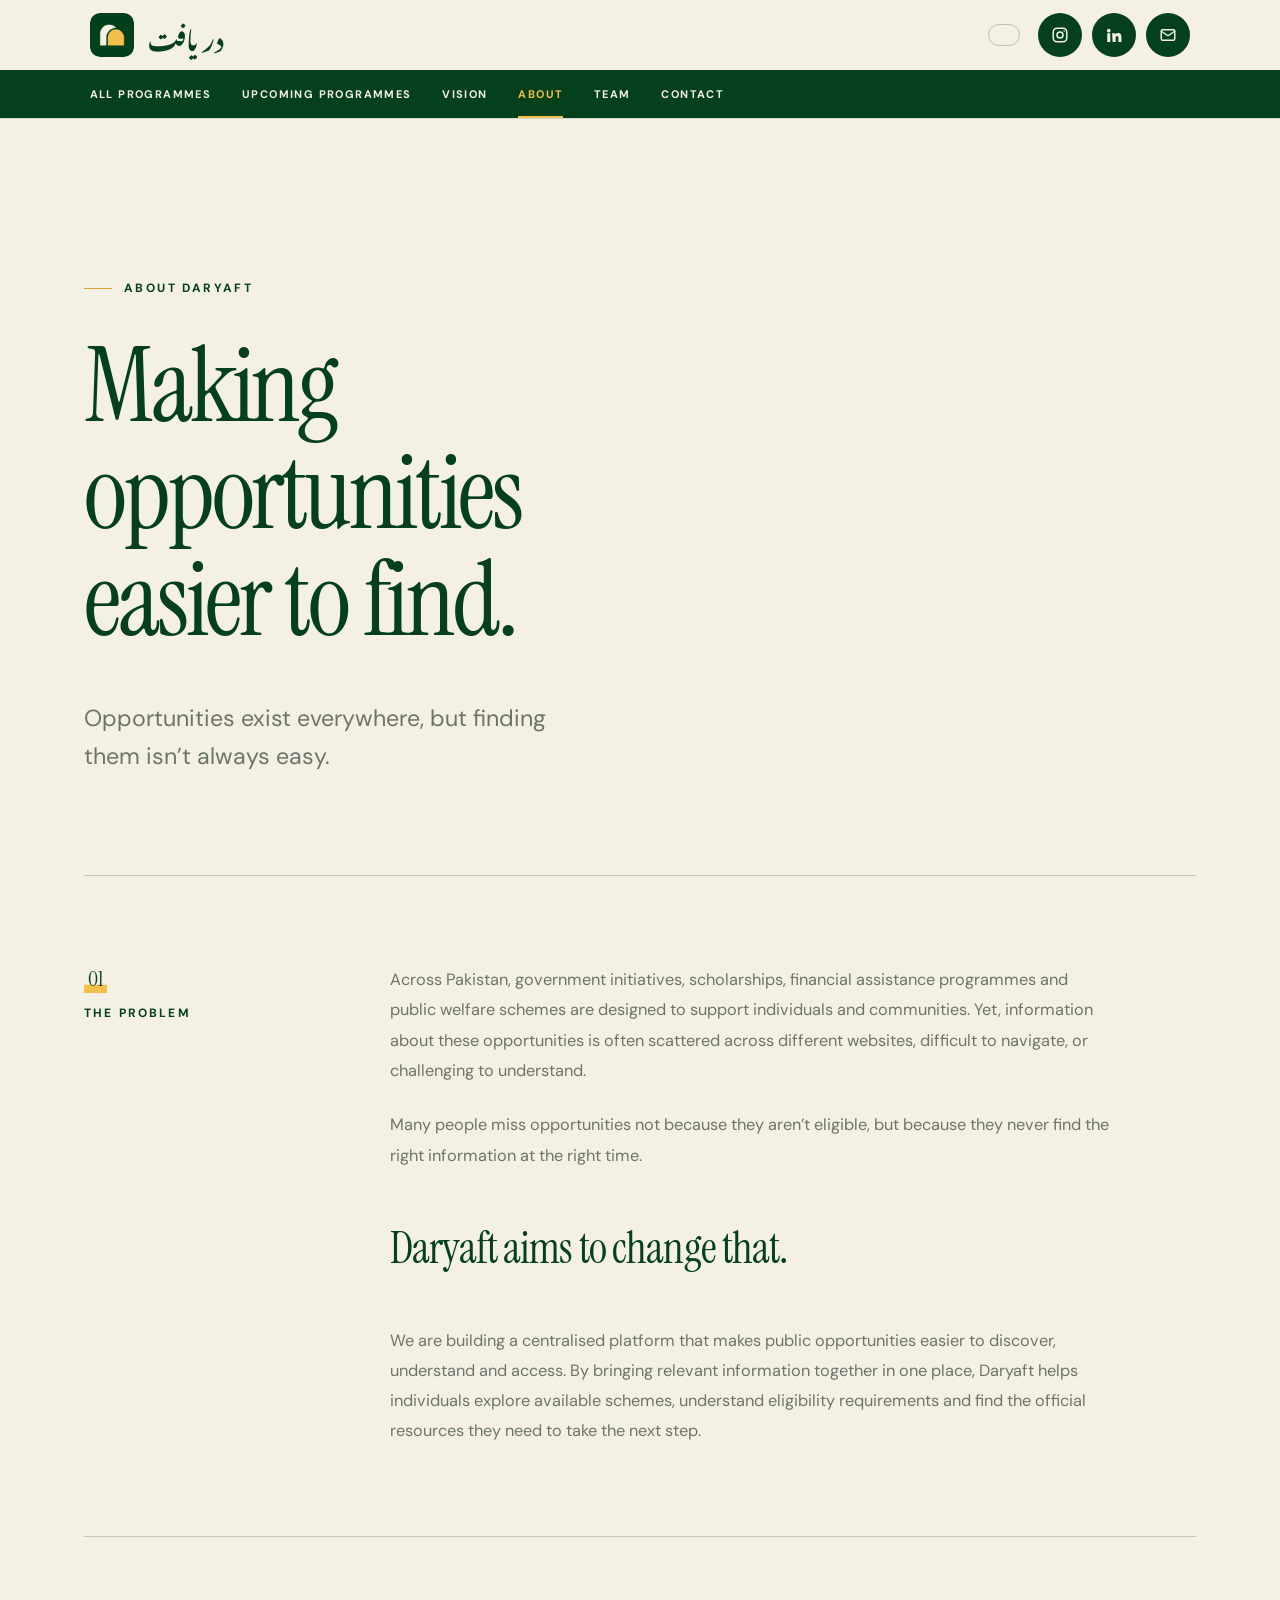
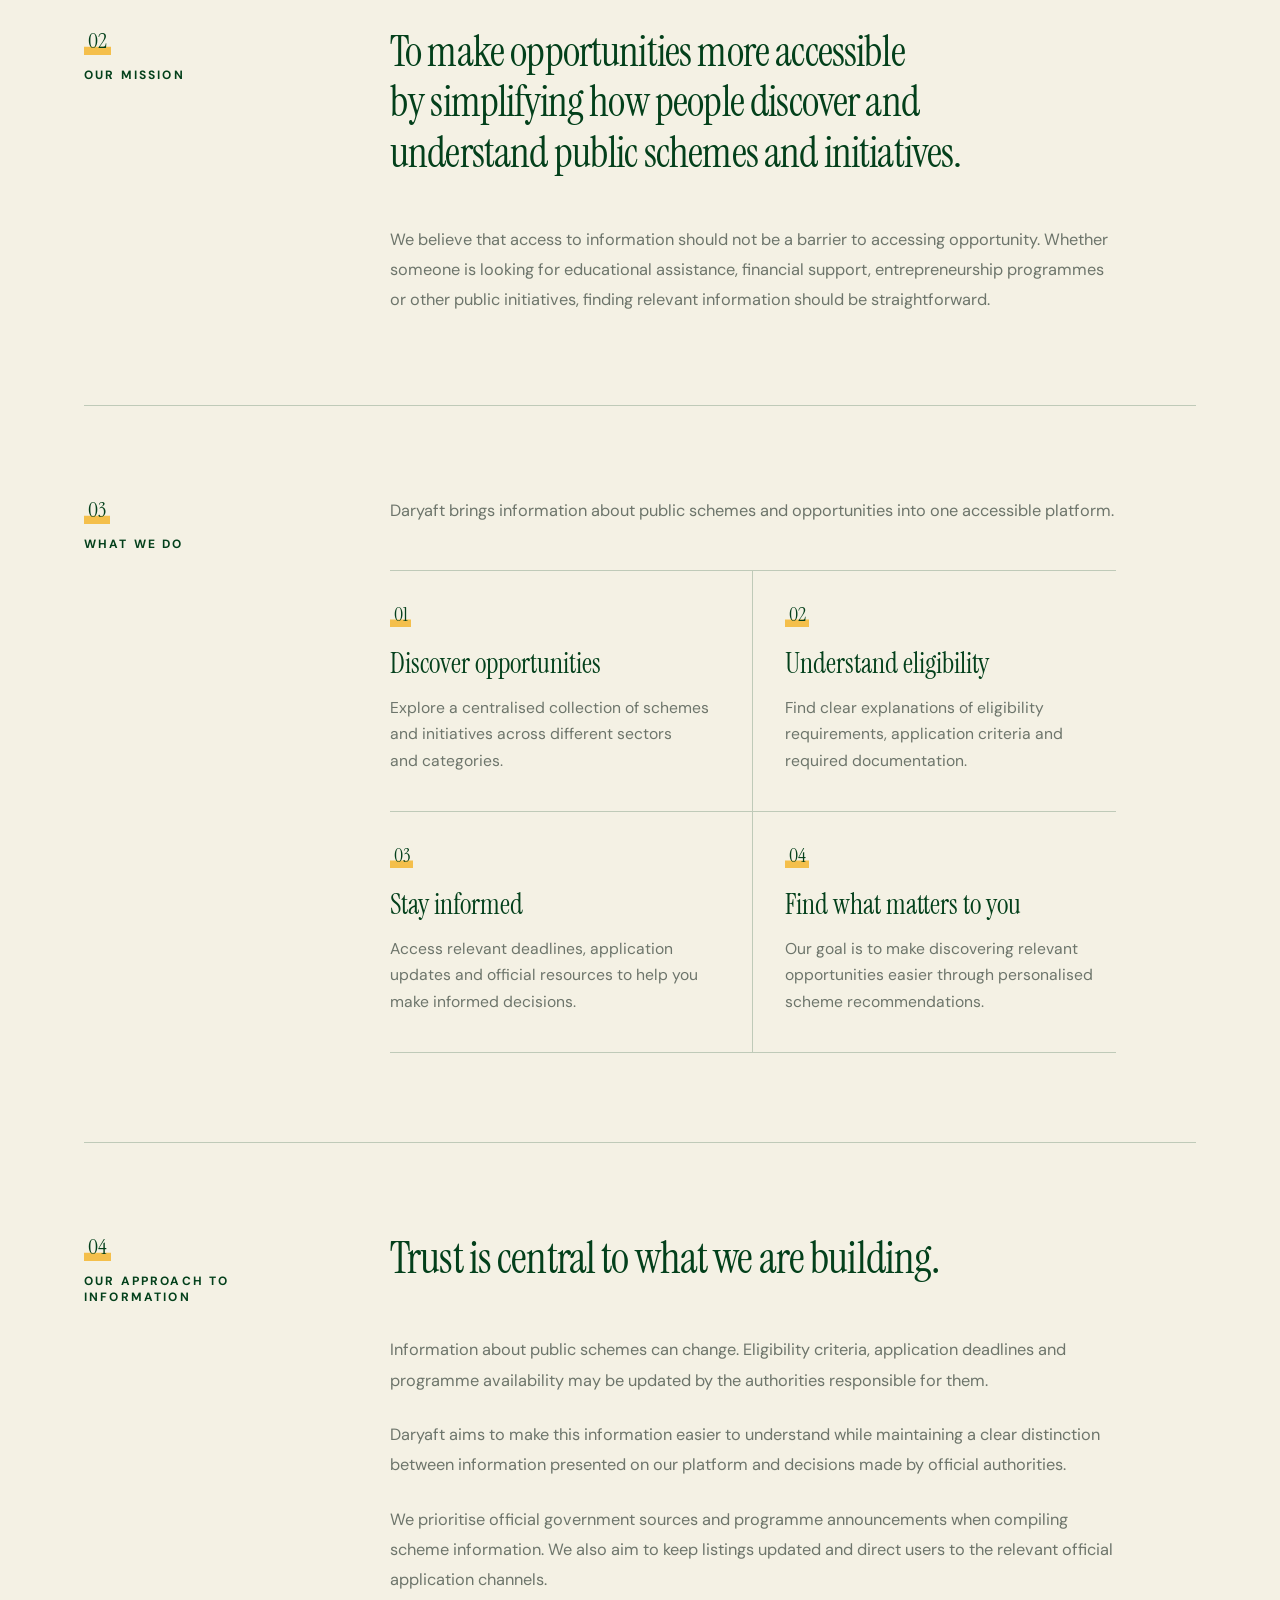
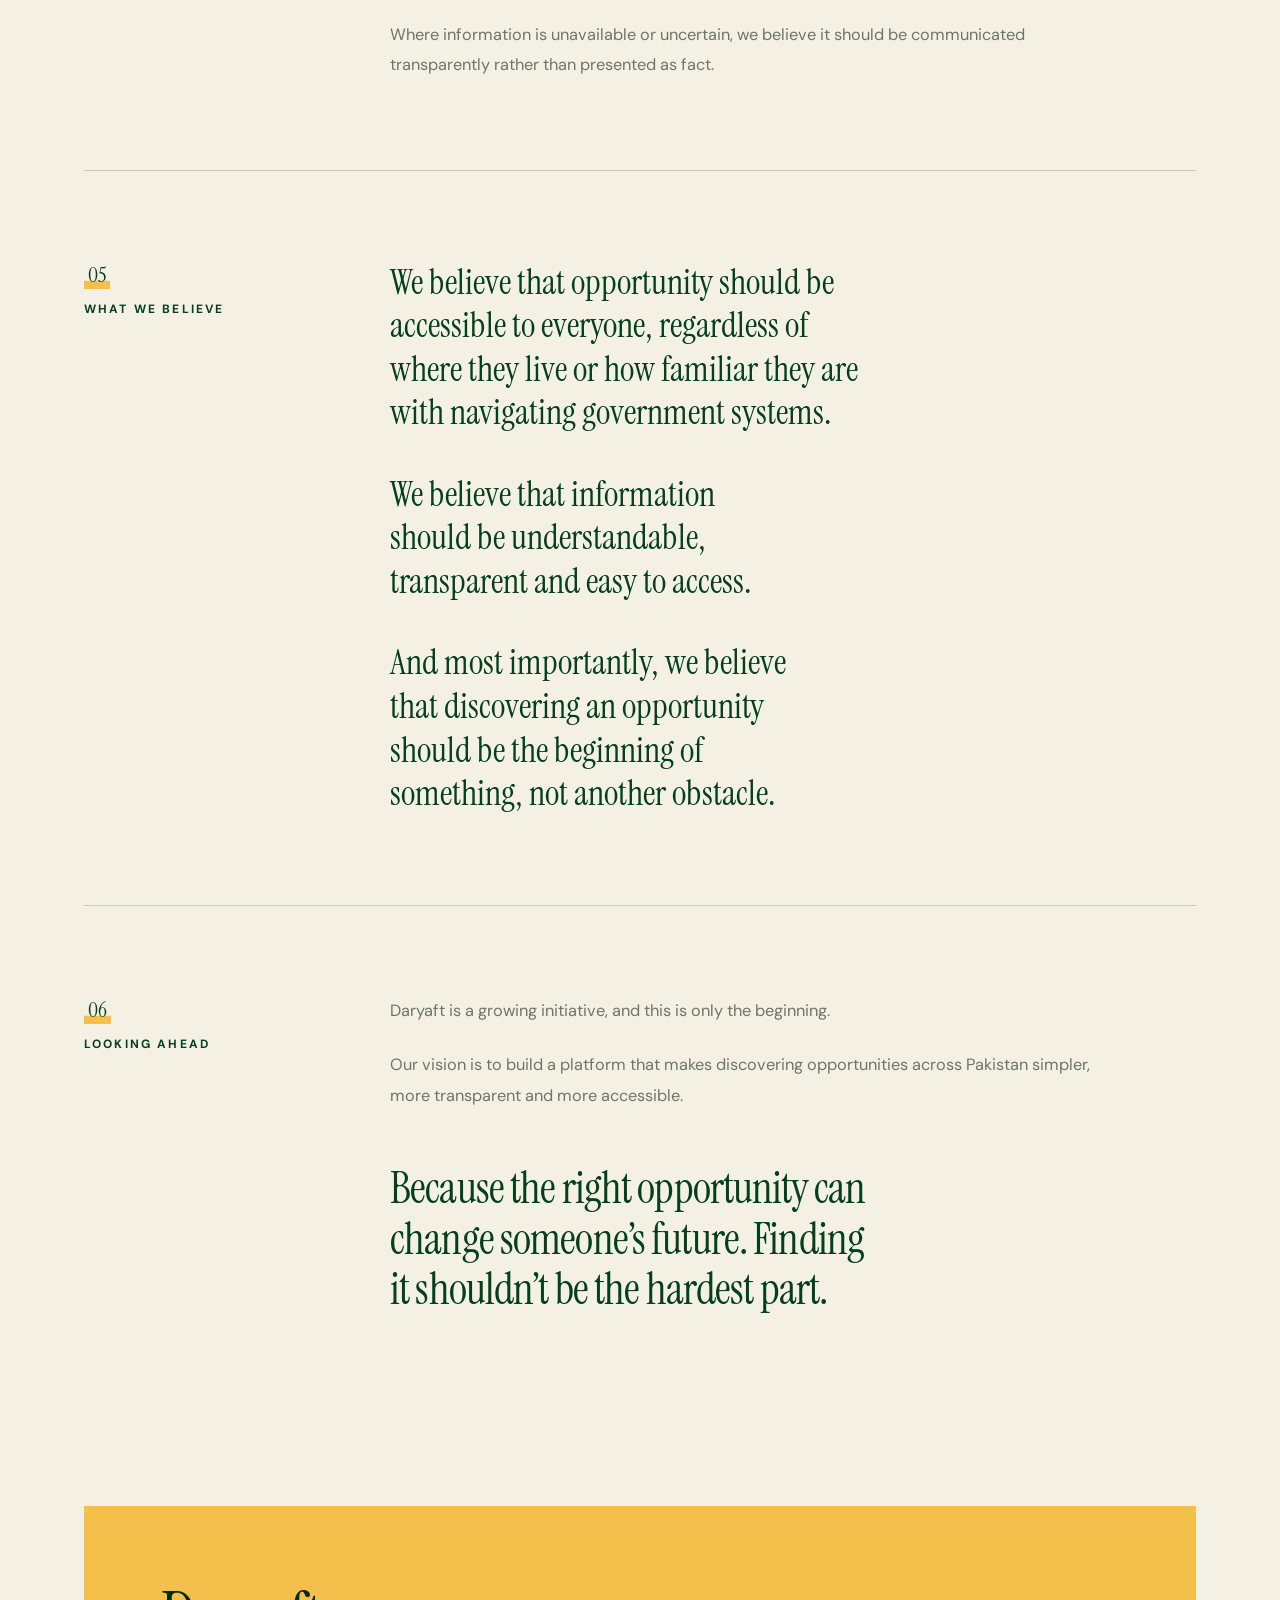
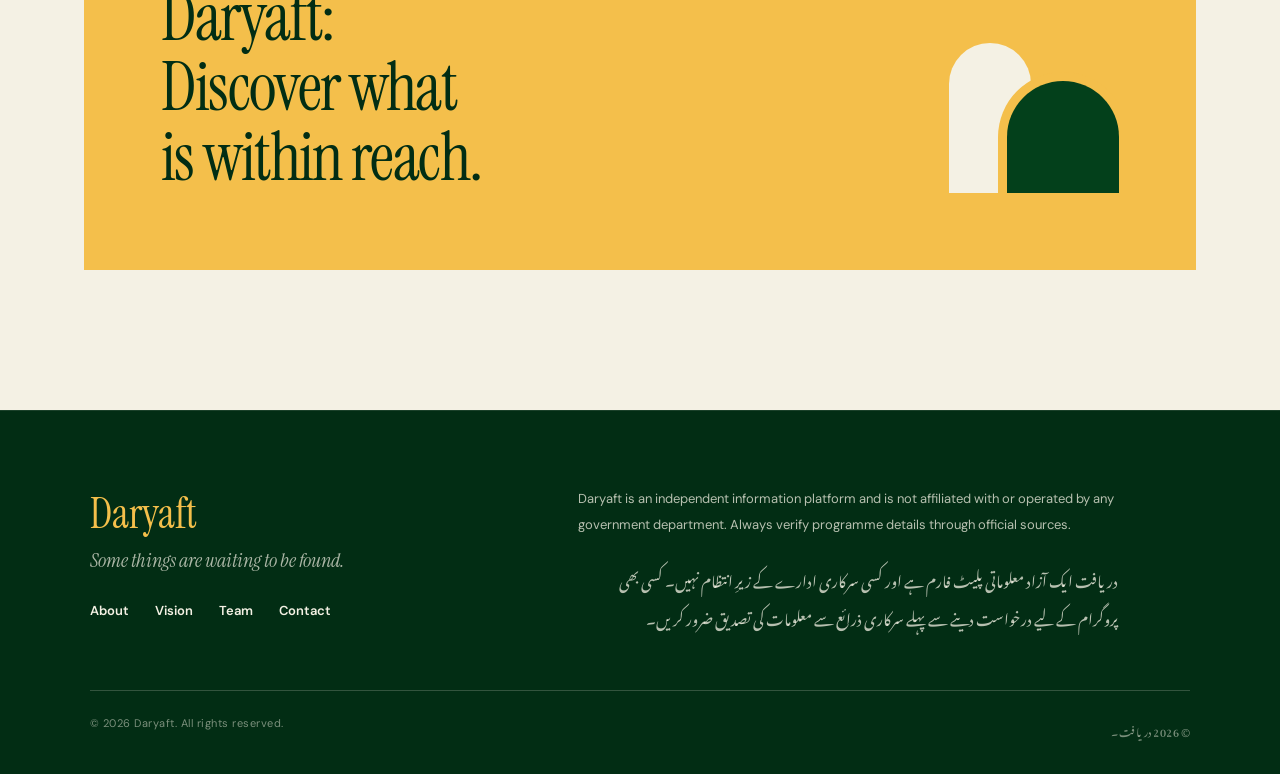
==== commit db9b3be0: "Fix HTML formatting issues in about.html" ====
--- a/homepage/about.html
+++ b/homepage/about.html
@@ -4,6 +4,7 @@
     <meta charset="utf-8">
     <meta name="viewport" content="width=device-width, initial-scale=1">
     <title>About | Daryaft — دریافت</title>
+    <link rel="icon" type="image/png" href="images/DARYAFT%20LOGO%20(MAIN).png">
     <meta name="description" content="Daryaft is building a platform that makes public opportunities across Pakistan easier to discover, understand and access.">
 
     <link rel="preconnect" href="https://fonts.googleapis.com">
@@ -25,8 +26,6 @@
 
         <div class="header-right">
             <div class="header-status">
-                <span class="status-dot"></span>
-                <span>Coming soon</span>
             </div>
 
             <ul class="social-links">
@@ -192,3 +191,4 @@
 
 </body>
 </html>
+
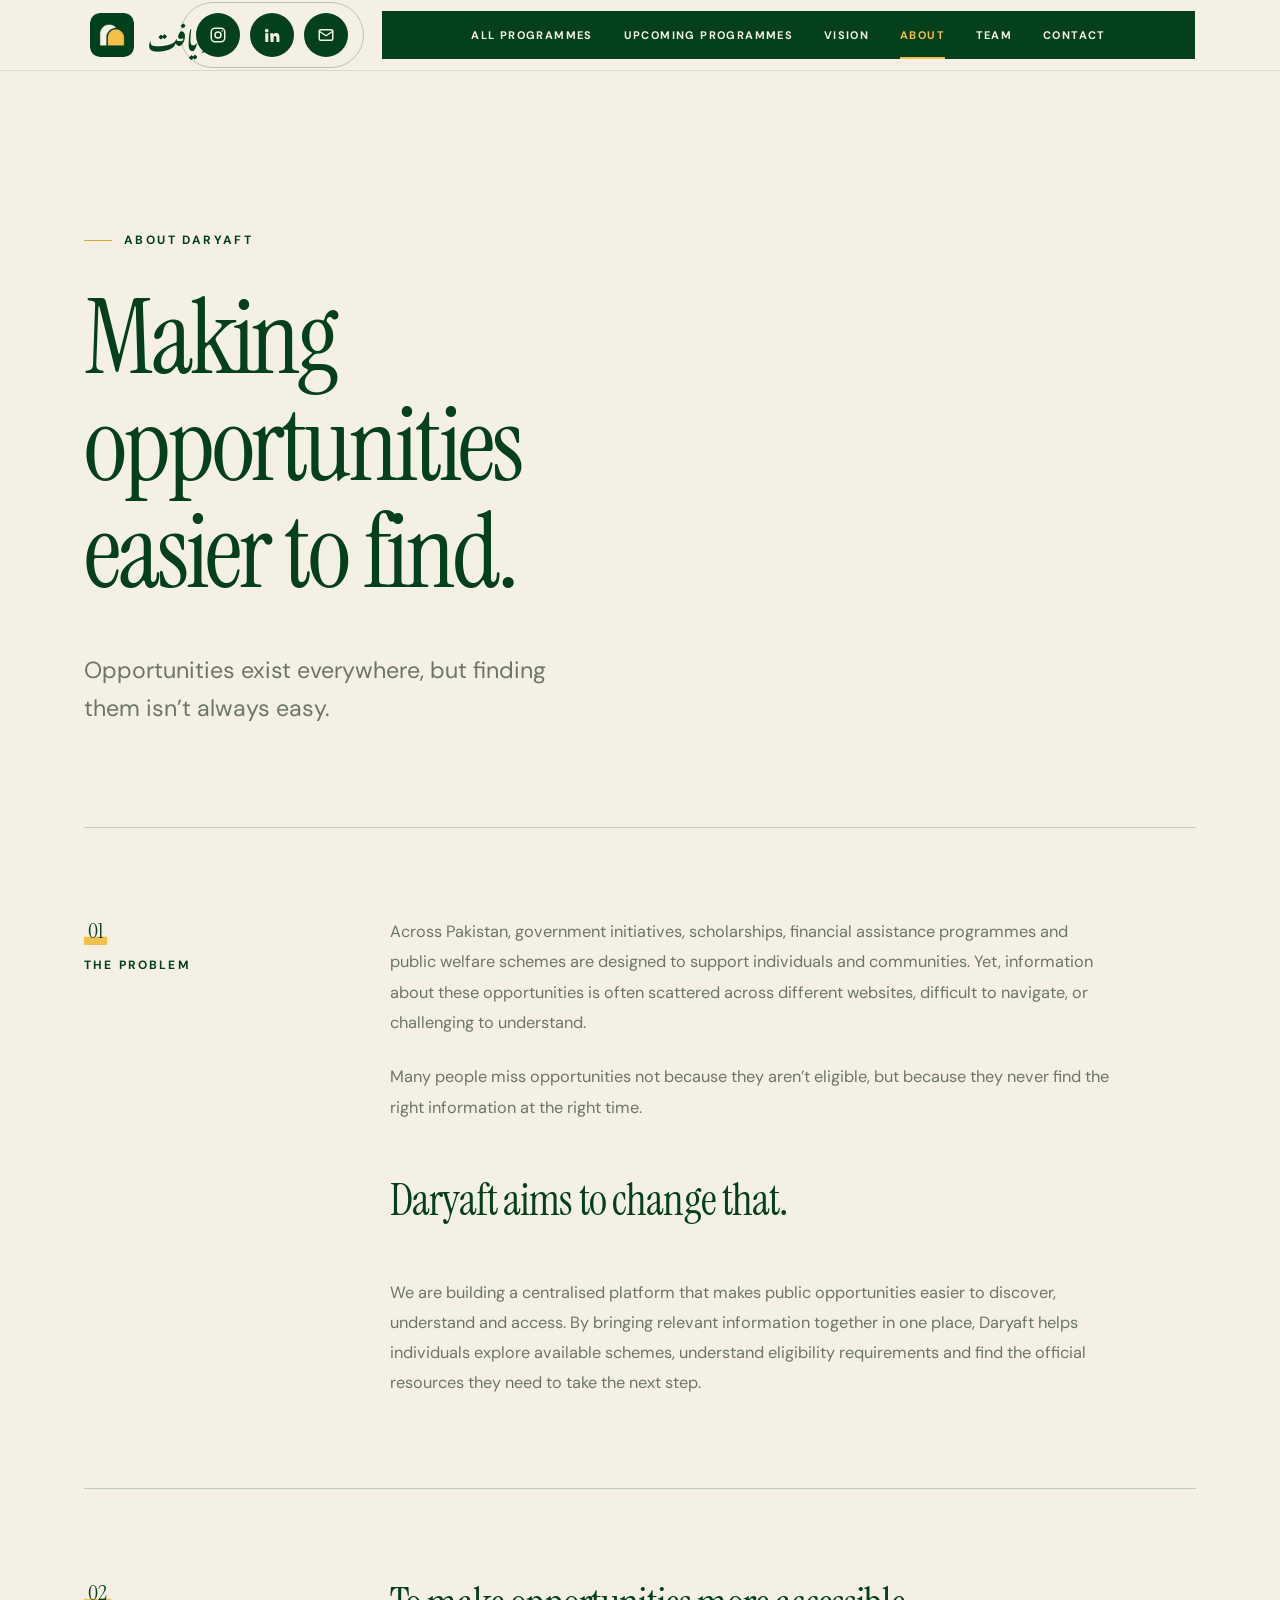
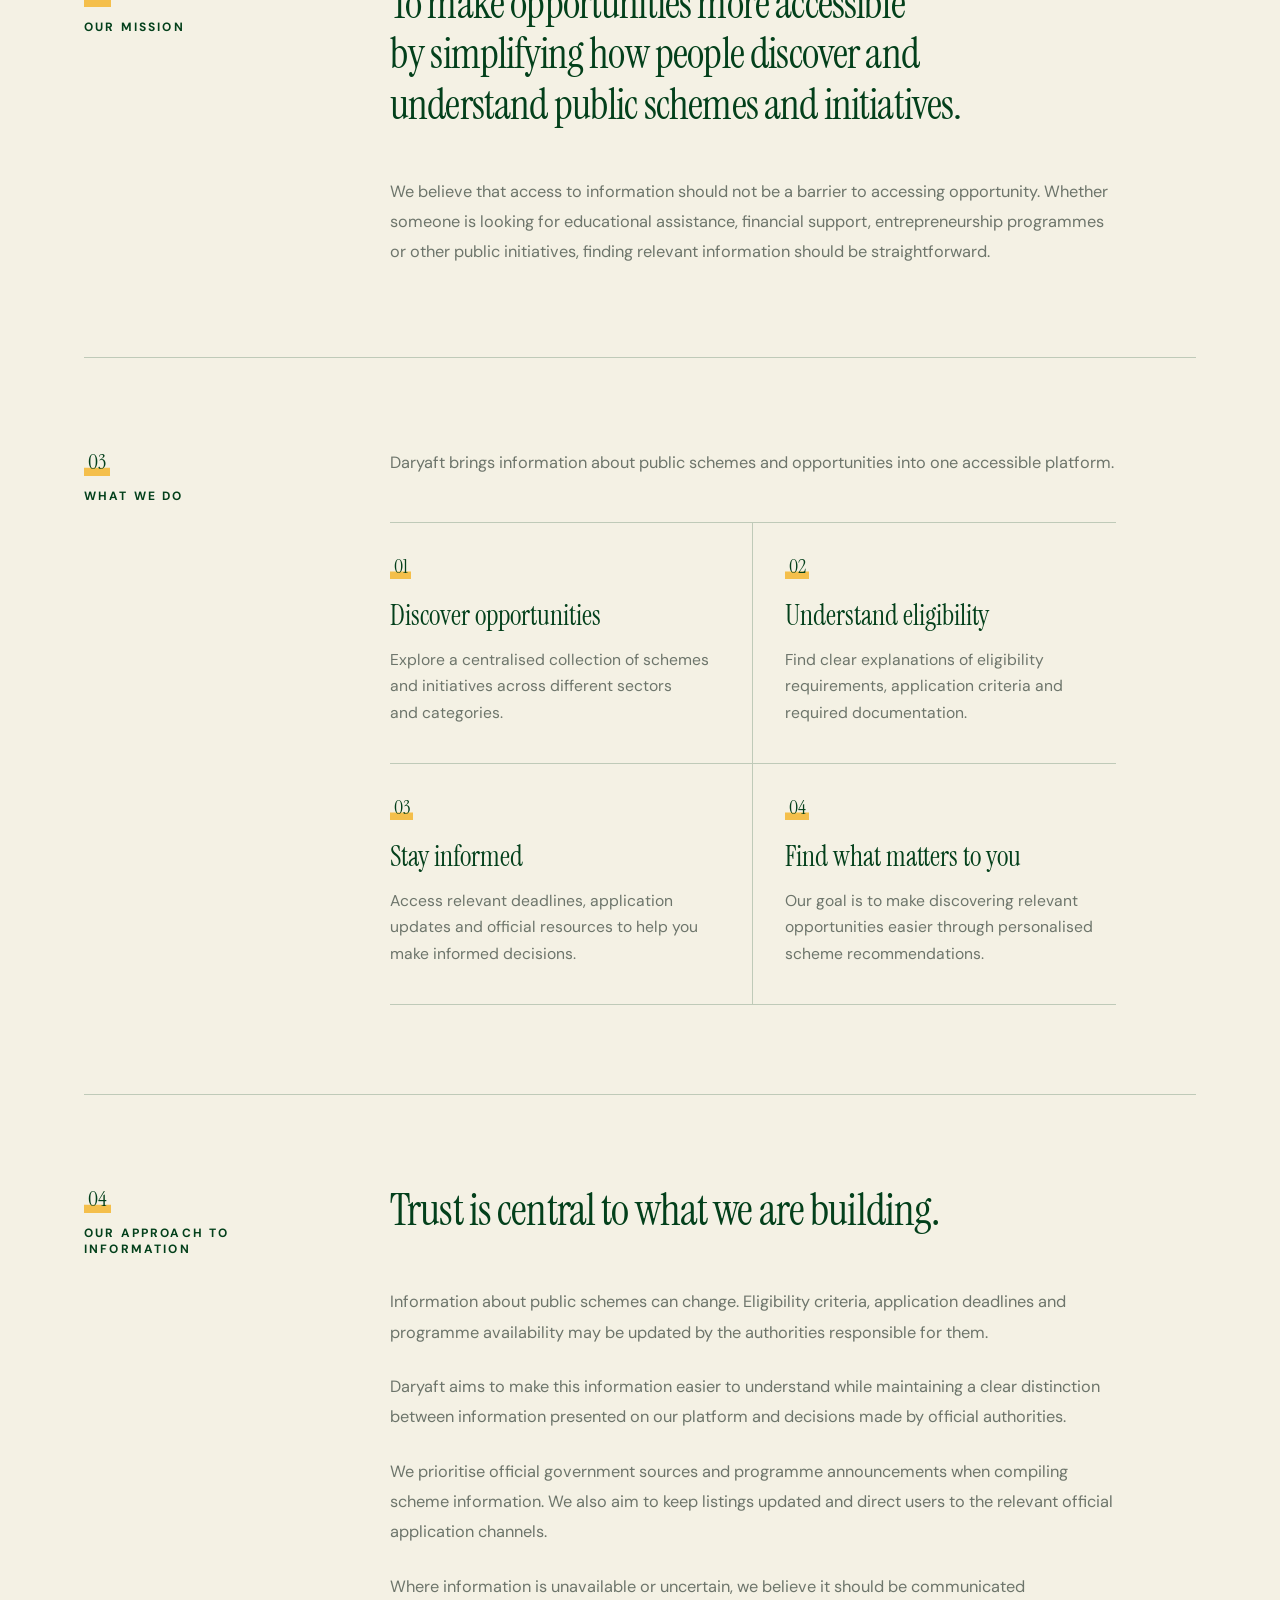
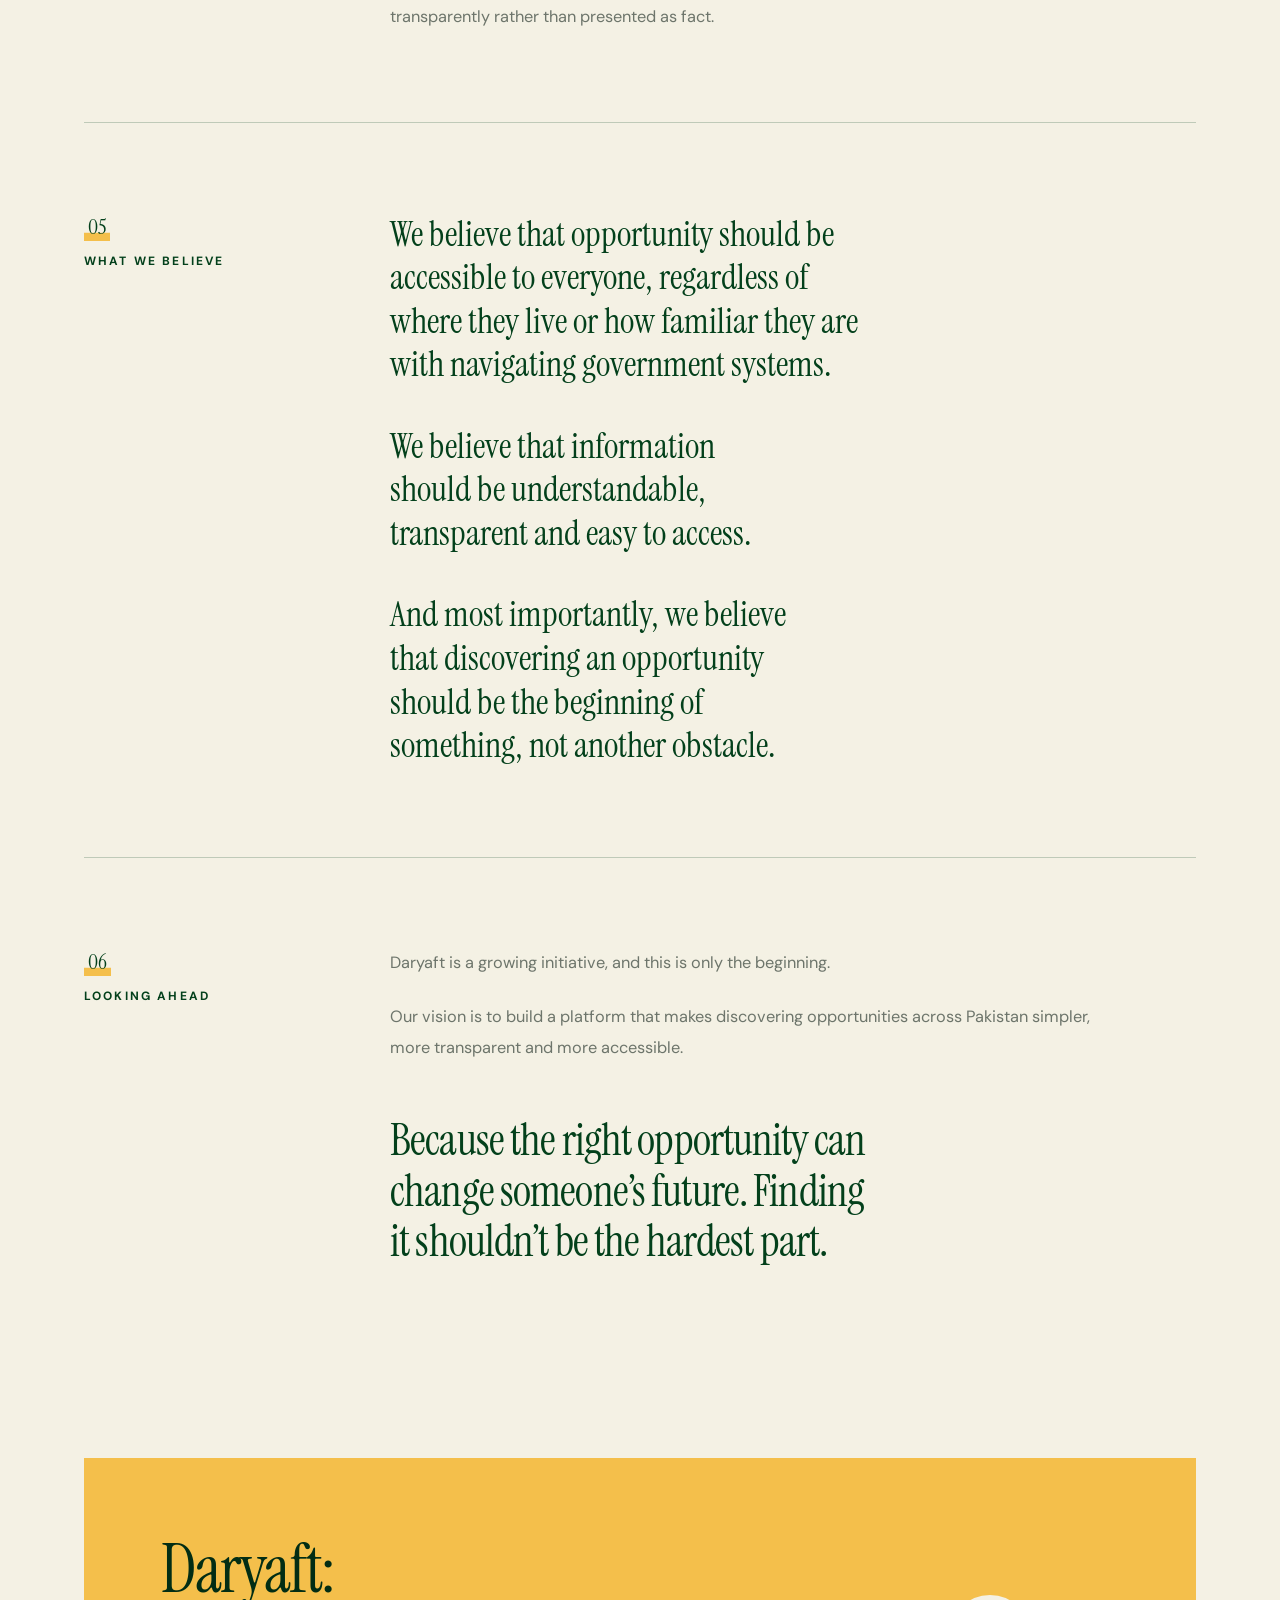
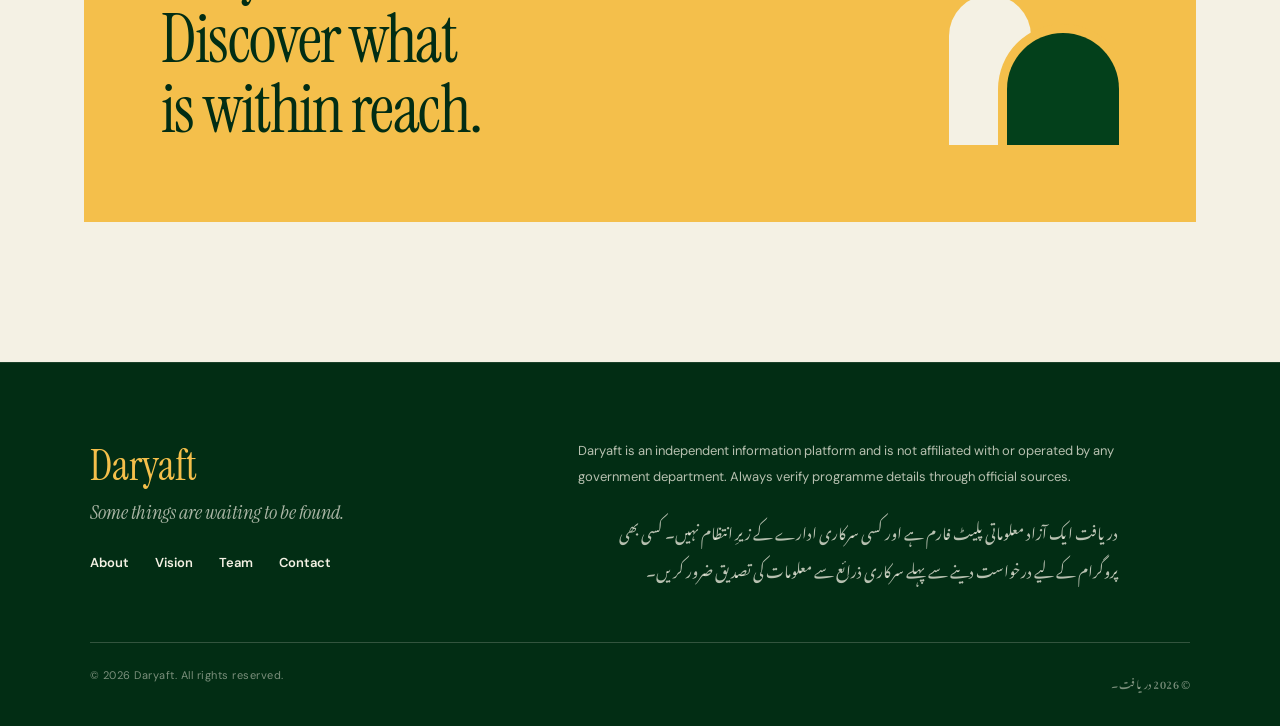
==== commit 78f33928: "Fix HTML encoding issues in about.html" ====
--- a/homepage/about.html
+++ b/homepage/about.html
@@ -26,7 +26,6 @@
 
         <div class="header-right">
             <div class="header-status">
-            </div>
 
             <ul class="social-links">
                 <li>
@@ -192,3 +191,4 @@
 </body>
 </html>
 
+
